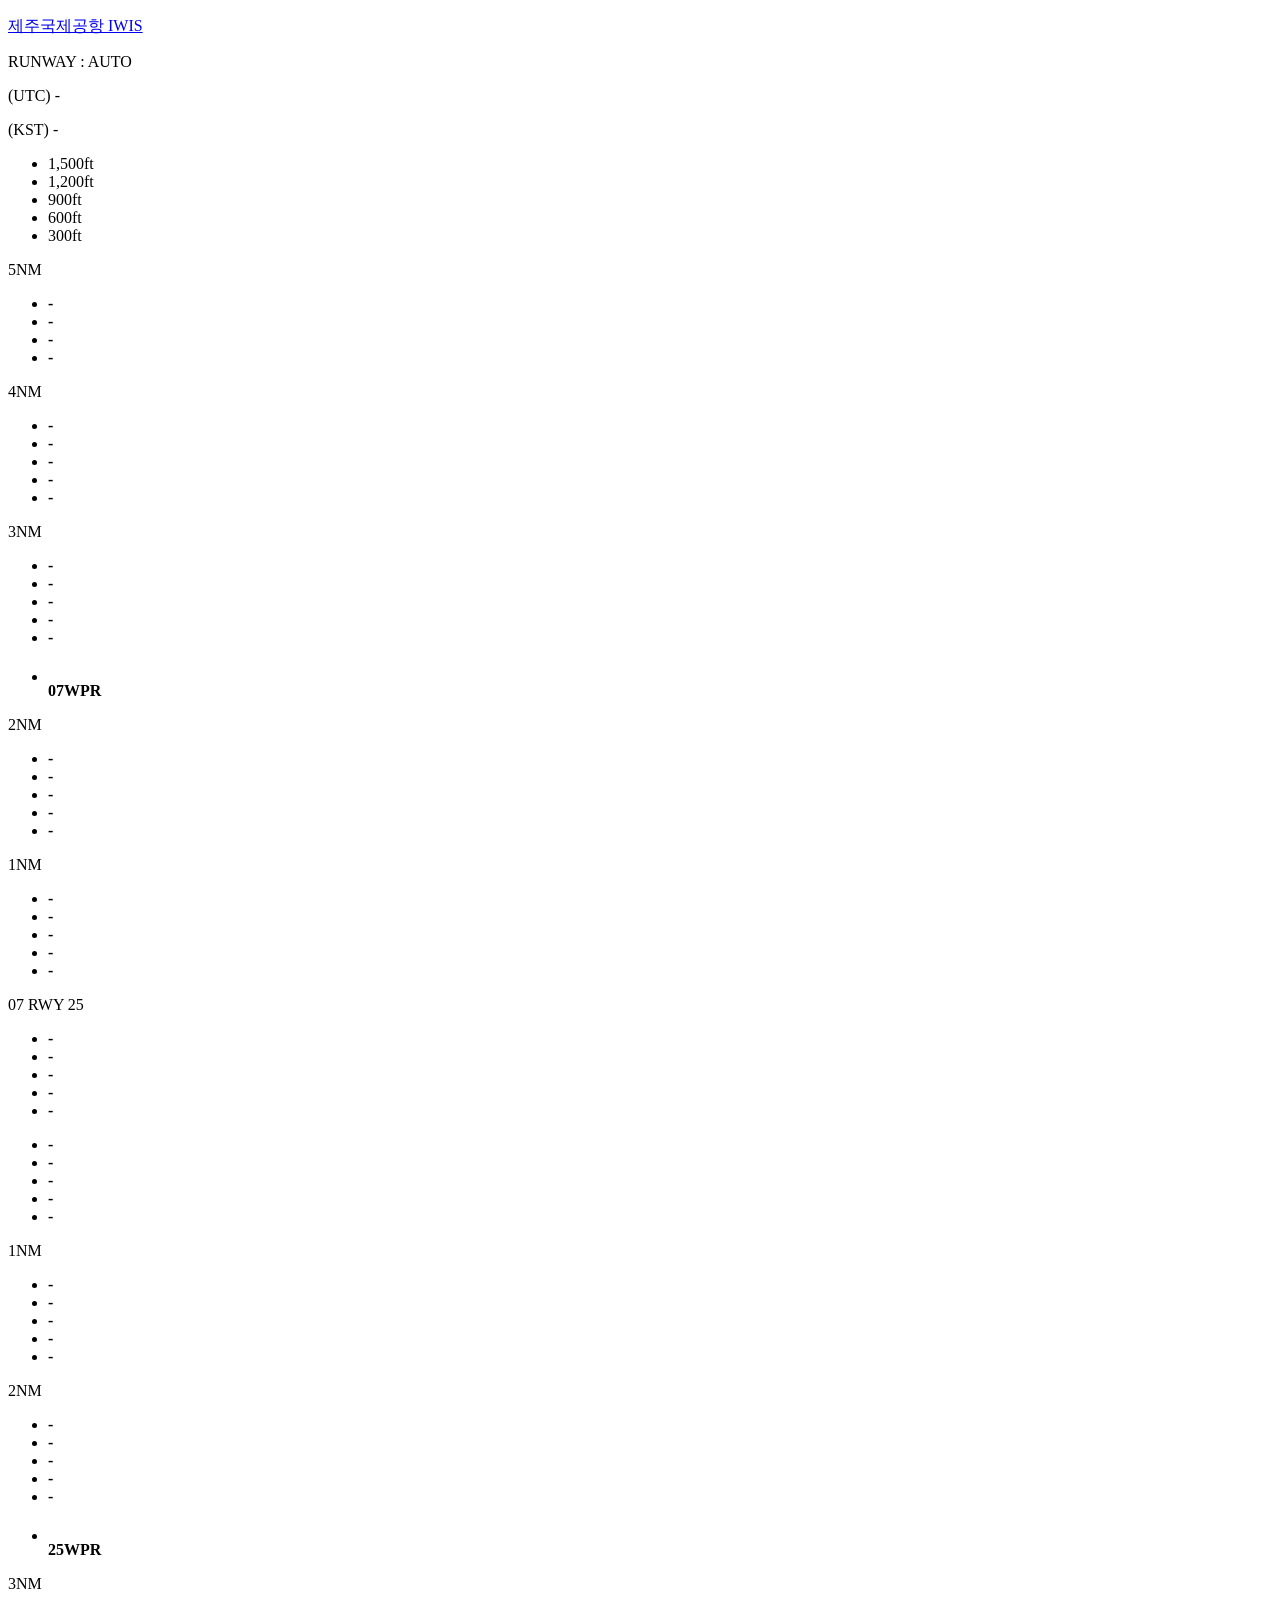
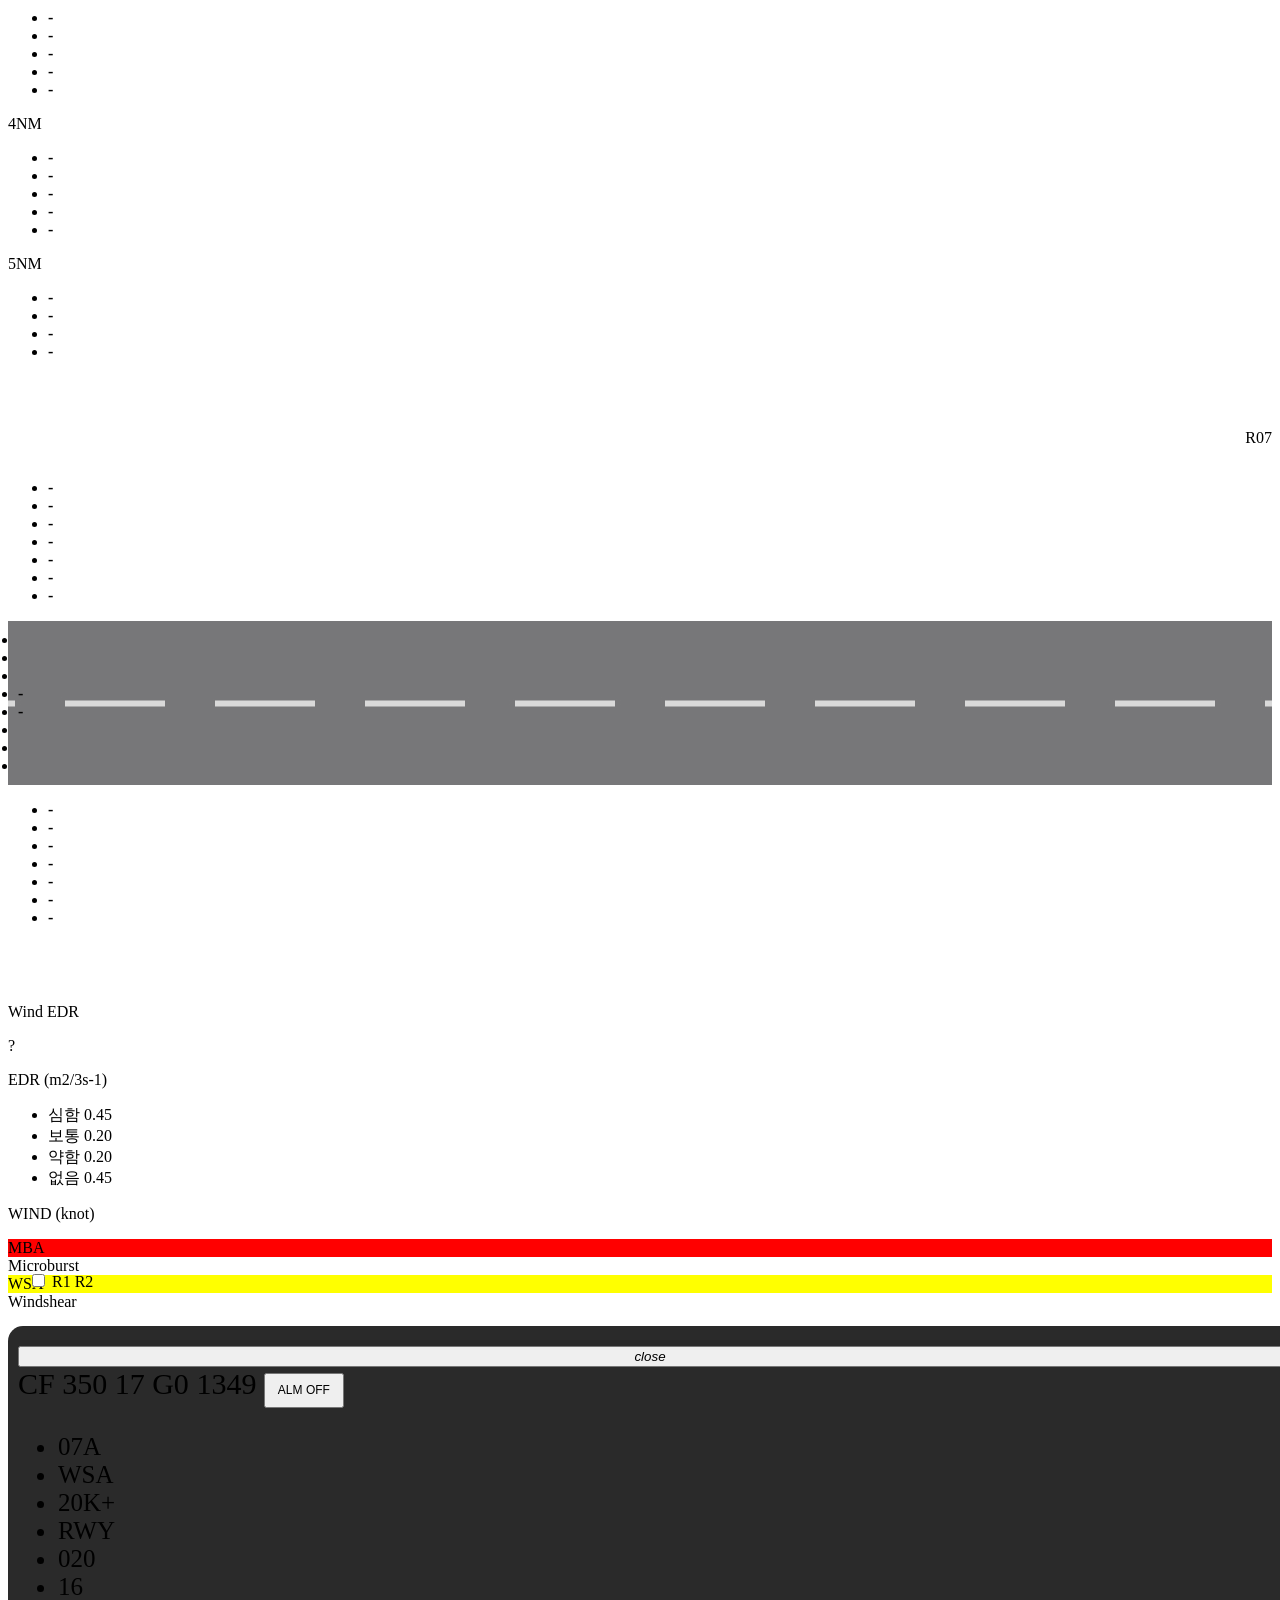
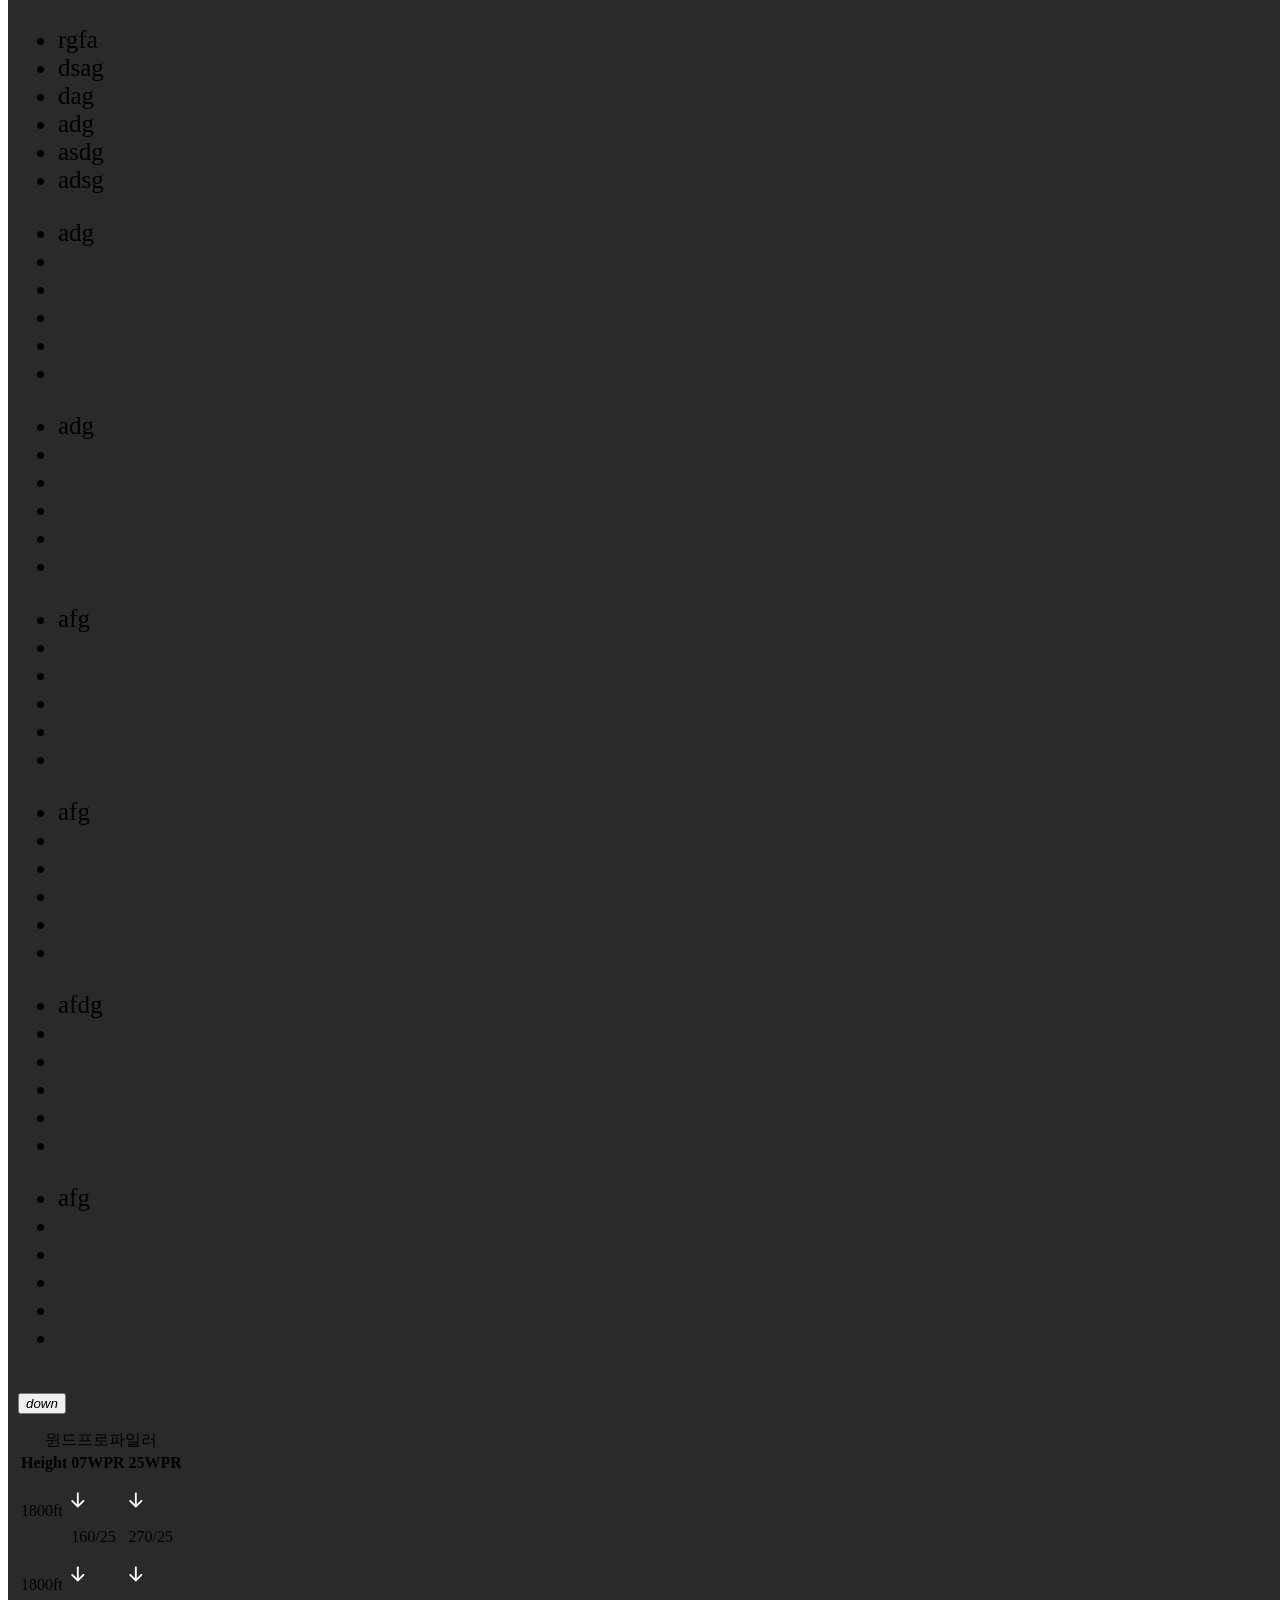
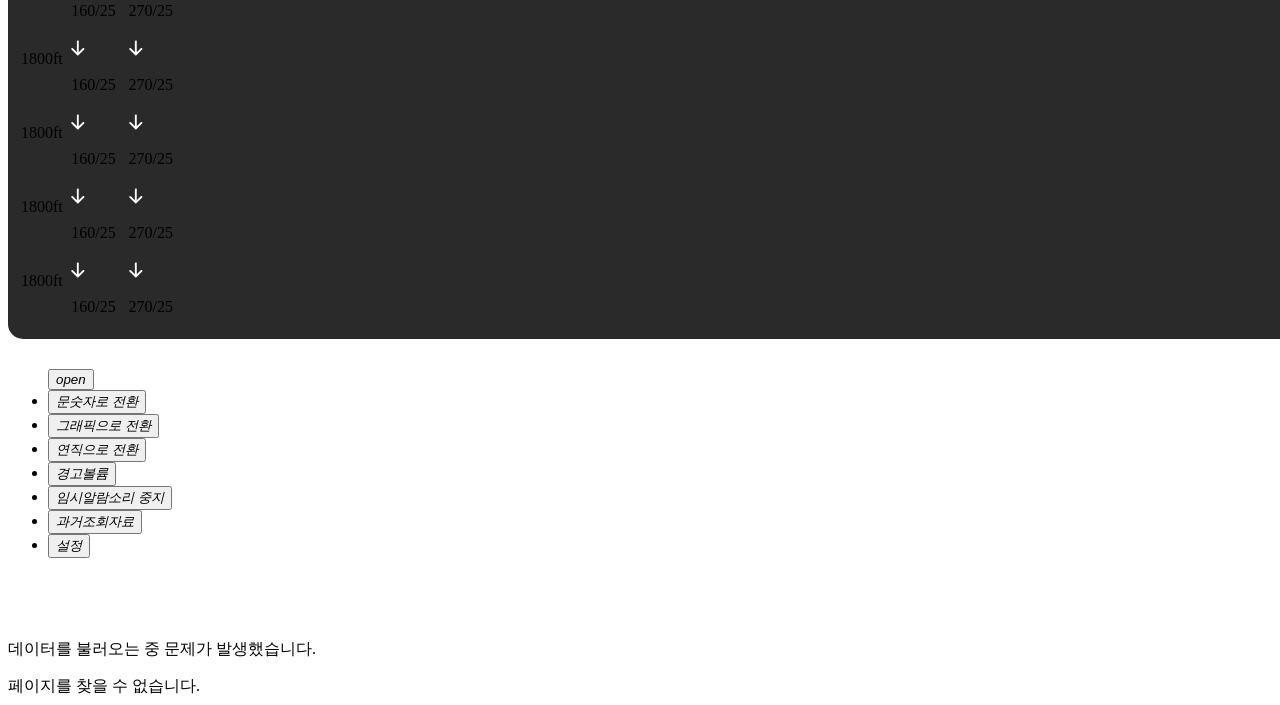
==== feed.html @ 5dc1ed65 "251027" ====
<!DOCTYPE html>
<html lang="ko" xmlns:sec="http://www.thymeleaf.org/extras/spring-security">

<head>
    <meta charset="utf-8" />

    <title>연직 바람 - 급변풍정보통합표출</title>
    <meta name="title" content="급변풍정보통합표출시스템">
    <meta name="keywords" content="급변풍정보통합표출시스템">
    <meta name="description" content="급변풍정보통합표출시스템" />
    <meta name="viewport" content="width=1500">
    <!-- meta name="_csrf" th:content="${_csrf.token}"/ -->
    <!-- meta name="_csrf_header" th:content="${_csrf.headerName}"/ -->
    <link rel="stylesheet" href="css/lib/leaflet.css" type="text/css" />
    <link rel="stylesheet" href="css/lib/leaflet-velocity.css" type="text/css" />
    <link rel="stylesheet" href="css/jid.common.css" type="text/css" />
    <link rel="stylesheet" href="css/lib/toastr.min.css" type="text/css" />
    <link rel="stylesheet" href="css/lib/jquery.datetimepicker.min.css" type="text/css" />
    <link rel="stylesheet" href="css/lib/jquery-ui.min.css" type="text/css" />
    <link rel="stylesheet" href="css/light.css" type="text/css" />
    <script src="./js/lib/jquery-3.7.1.min.js"></script>
    <script src="./js/lib/jquery-ui.min.js"></script>
    <script src="./js/lib/jquery.blockUI.js"></script>
    <script src="./js/lib/plotly.min.js"></script>
    <script src="./js/lib/toastr.min.js"></script>
    <script src="./js/lib/shp.js"></script>
    <script src="./js/lib/leaflet.js"></script>
    <script src="./js/lib/leaflet.geometryutil.js"></script>
    <script src="./js/lib/leaflet.rotatedMarkers.js"></script>
    <script src="./js/lib/leaflet-svg-shape-markers.js"></script>
    <script src="./js/lib/leaflet.easyprint.min.js"></script>
    <script src="./js/lib/leaflet.markercluster.js"></script>
    <script src="./js/lib/leaflet-velocity.min.js"></script>
    <script src="./js/lib/leaflet.shpfile.js"></script>
    <script src="./js/lib/moment-with-locales.min.js"></script>
    <script src="./js/lib/sockjs.min.js"></script>
    <script src="./js/lib/stomp.min.js"></script>
    <script src="./js/jid.common.js"></script>
    <script src="./js/jid.lb.js"></script>

    <script src="./js/cross.js"></script>
    <meta charset="utf-8" />

    <script src="./js/aln_com.js"></script>

    <style>
        .modal {
            height: calc(100% - 65px);
            margin-top: 65px;
            display: none;
            z-index: 404;
        }

        .wind span {
            display: flex;
            justify-content: center;
        }

        #rVol {
            display: none;
        }

        @keyframes blink {
            0% {
                opacity: 1;
            }

            50% {
                opacity: 0;
            }

            100% {
                opacity: 1;
            }
        }

        .blinking {
            animation: blink var(--blink-duration) step-start infinite;
        }

        .blinking::before {
            content: '';
            position: absolute;
            top: 0;
            left: 0;
            width: 100%;
            height: 100%;
            background: inherit;
            /* 부모의 배경을 상속 */
            opacity: 0;
        }


        #dHistControl {
            display: none;
        }

        #btnHistNext {
            margin-left: 10px;
        }

        #sAtcpdList {
            width: 300px;
        }

        #dModeDisp {
            position: absolute;
            bottom: 210px;
            left: -190px;
            border: 3px solid red;
            display: none;
            z-index: 400;
            padding: 5px 10px;
            font-size: 25px;
            border-radius: 10px;
            color: white;
            background-color: rgba(255, 0, 0, 0.8);
        }

        /* 250818 */
        .tit_graphic {
            font-size: 30px;
        }

        .tit_graphic button {
            width: 80px;
            height: 35px;
            padding: 0;
            font-size: 12px;
        }

        article.real_num.type_s {
            height: 82%;
            font-size: 25px;
        }

        .contents {
            display: flex;
            flex-direction: column;
            justify-content: space-between;
        }


        article.real_num>ul>li.v_wide {
            height: 80px;
            font-weight: 700;
            font-size: 30px;
        }

        .contents.is_hidden {
            display: none;
            /* 또는 visibility: hidden, opacity: 0 등도 가능 */
        }

        .wpr_area {
            display: none;
        }

        #btnRwy {
            background-color: #fff;
        }

        #btnRwy:hover {
            background-color: #4A7DE0;
        }
    </style>

    <!-- tooltip -->
    <script>
        document.addEventListener('DOMContentLoaded', () => {
            const tooltip = document.querySelector('.tooltip');
            const edrGraph = document.querySelector('.edr_graph');

            let hideTimeout;

            tooltip.addEventListener('mouseenter', () => {
                clearTimeout(hideTimeout);
                edrGraph.style.display = 'flex'; // flex로 보여줘야 내부 배치 유지
            });

            tooltip.addEventListener('mouseleave', () => {
                hideTimeout = setTimeout(() => {
                    if (!edrGraph.matches(':hover')) {
                        edrGraph.style.display = 'none';
                    }
                }, 200);
            });

            edrGraph.addEventListener('mouseenter', () => {
                clearTimeout(hideTimeout);
            });

            edrGraph.addEventListener('mouseleave', () => {
                edrGraph.style.display = 'none';
            });
        });


        // 윈드프로세스 업앤다운
        function f_toggleWindProfiler() {
            const $i = $("#btnToggleWp > i");
            if ($i.hasClass("ico_down")) {
                $i.removeClass("ico_down").addClass("ico_up");
                $("#tWp").hide();
                $("article.real_num > ul > li").addClass("v_wide");
            } else {
                $i.removeClass("ico_up").addClass("ico_down");
                $("#tWp").show();
                $("article.real_num > ul > li").removeClass("v_wide");
            }
        }

    </script>



    <script>
        let rwyType = "R1";
    </script>

</head>

<body>

    <div class="wrap">
        <section class="real_time">
            <!-- header -->
            <div class="header">
                <!-- 250813 -->
                <a href="feed.html">
                    <p class="title">제주국제공항 IWIS</p>
                </a>
                <div>
                    <p class="runway">RUNWAY : <span id="sRwyMode">AUTO</span></p>
                    <div class="header_time">
                        <p id="sUtc">(UTC) -</p>
                        <p id="sKst">(KST) -</p>
                    </div>


                </div>
            </div>

            <!-- content -->
            <div class="container">
                <!-- main_content -->
                 <!-- 250925 클래스 추가 -->
                <div class="main_content light" id="aLeft" style="position: relative;">
                    <section class="plumb_contents"><!-- 아래 정보창 열기 버튼 클릭하여 정보창이 열리는 경우 class=is_info 추가  -->
                        <article class="plumb_map">
                            <!-- 250818 높이 표시 -->
                            <div class="height_area">
                                <ul>
                                    <li>1,500ft</li>
                                    <li>1,200ft</li>
                                    <li>900ft</li>
                                    <li>600ft</li>
                                    <li>300ft</li>

                                </ul>
                            </div>
                            <article class="wpr_area">
                                <div class="height_list">
                                    <h2 class="tit" sty>Height</h2>
                                    <ul>
                                        <li>1,500ft</li>
                                        <li>1,200ft</li>
                                        <li>900ft</li>
                                        <li>600ft</li>
                                        <li>300ft</li>

                                    </ul>
                                </div>
                                <div class="wpr_list">
                                    <h2 class="tit" id="titWpr1">07WPR</h2>
                                    <ul id="wpr1">
                                        <li>
                                            <span><img src="./images/icon/icon_arrow.png" alt="" /></span>
                                            <span> - </span>
                                        </li>
                                        <li>
                                            <span><img src="./images/icon/icon_arrow.png" alt="" /></span>
                                            <span> - </span>
                                        </li>
                                        <li>
                                            <span><img src="./images/icon/icon_arrow.png" alt="" /></span>
                                            <span> - </span>
                                        </li>
                                        <li>
                                            <span><img src="./images/icon/icon_arrow.png" alt="" /></span>
                                            <span> - </span>
                                        </li>
                                        <li>
                                            <span><img src="./images/icon/icon_arrow.png" alt="" /></span>
                                            <span> - </span>
                                        </li>
                                    </ul>
                                </div>
                            </article>
                            <div class="airstrip">
                                <div class="airship_graph">
                                    <article class="airstrip_detail">
                                        <p class="tit">5NM</p>
                                        <ul class="airstrip_list" id="rwy5nm1">
                                            <li class="point" data-alt="1500" id="rwy5M1">
                                                <div class="wind">
                                                    <strong> - </strong>
                                                </div>
                                            </li>
                                            <li class="point2" data-alt="1200">
                                                <div class="wind">
                                                    <strong> - </strong>
                                                </div>
                                            </li>
                                            <li class="point2" data-alt="900">
                                                <div class="wind">
                                                    <strong> - </strong>
                                                </div>
                                            </li>
                                            <li class="point2" data-alt="600">
                                                <div class="wind">
                                                    <strong> - </strong>
                                                </div>
                                            </li>
                                        </ul>
                                    </article>
                                    <article class="airstrip_detail">
                                        <p class="tit">4NM</p>
                                        <ul class="airstrip_list" id="rwy4nm1">
                                            <li class="point2" data-alt="1500">
                                                <div class="wind">
                                                    <strong> - </strong>
                                                </div>
                                            </li>
                                            <li class="point" data-alt="1200" id="rwy4M1">
                                                <div class="wind">
                                                    <strong> - </strong>
                                                </div>
                                            </li>
                                            <li class="point2" data-alt="900">
                                                <div class="wind">
                                                    <strong> - </strong>
                                                </div>
                                            </li>
                                            <li class="point2" data-alt="600">
                                                <div class="wind">
                                                    <strong> - </strong>
                                                </div>
                                            </li>
                                            <li class="point2" data-alt="300">
                                                <div class="wind">
                                                    <strong> - </strong>
                                                </div>
                                            </li>
                                        </ul>
                                    </article>
                                    <article class="airstrip_detail">
                                        <p class="tit">3NM</p>
                                        <ul class="airstrip_list" id="rwy3nm1">
                                            <li class="point2" data-alt="1500" data-ht="450">
                                                <div class="wind">
                                                    <strong> - </strong>
                                                </div>
                                            </li>
                                            <li class="point2" data-alt="1200" data-ht="350">
                                                <div class="wind">
                                                    <strong> - </strong>
                                                </div>
                                            </li>
                                            <li class="point" data-alt="900" id="rwy3M1" data-ht="300">
                                                <div class="wind">
                                                    <strong> - </strong>
                                                </div>
                                            </li>
                                            <li class="point2" data-alt="600" data-ht="200">
                                                <div class="wind">
                                                    <strong> - </strong>
                                                </div>
                                            </li>
                                            <li class="point2" data-alt="300" data-ht="100">
                                                <div class="wind">
                                                    <strong> - </strong>
                                                </div>
                                            </li>
                                            <li class="point3" data-alt="wpr" id="liWpr07">
                                                <div class="wind">
                                                    <span>
                                                        <svg xmlns="http://www.w3.org/2000/svg" id="Layer_1"
                                                            data-name="Layer 1" viewBox="0 0 24 24" width="35"
                                                            height="35">
                                                             
                                                            <path fill="white"
                                                                d="M10,19c0-1.1,.9-2,2-2s2,.9,2,2-.9,2-2,2-2-.9-2-2ZM23.31,7.69c-3.02-3.02-7.04-4.69-11.31-4.69S3.71,4.66,.69,7.69l2.12,2.12c2.46-2.46,5.72-3.81,9.19-3.81s6.74,1.35,9.19,3.81l2.12-2.12Zm-4.95,4.95c-3.51-3.51-9.22-3.51-12.73,0l2.12,2.12c2.34-2.34,6.15-2.34,8.49,0l2.12-2.12Z" />
                                                        </svg>
                                                    </span>
                                                    <strong> 07WPR </strong>
                                                </div>
                                            </li>
                                        </ul>
                                    </article>
                                    <article class="airstrip_detail">
                                        <p class="tit">2NM</p>
                                        <ul class="airstrip_list" id="rwy2nm1">
                                            <li class="point2" data-alt="1500">
                                                <div class="wind">
                                                    <strong> - </strong>
                                                </div>
                                            </li>
                                            <li class="point2" data-alt="1200">
                                                <div class="wind">
                                                    <strong> - </strong>
                                                </div>
                                            </li>
                                            <li class="point2" data-alt="900">
                                                <div class="wind">
                                                    <strong> - </strong>
                                                </div>
                                            </li>
                                            <li class="point" data-alt="600" id="rwy2M1">
                                                <div class="wind">
                                                    <strong> - </strong>
                                                </div>
                                            </li>
                                            <li class="point2" data-alt="300">
                                                <div class="wind">
                                                    <strong> - </strong>
                                                </div>
                                            </li>
                                        </ul>
                                    </article>
                                    <article class="airstrip_detail">
                                        <p class="tit">1NM</p>
                                        <ul class="airstrip_list" id="rwy1nm1">
                                            <li class="point2" data-alt="1500">
                                                <div class="wind">
                                                    <strong> - </strong>
                                                </div>
                                            </li>
                                            <li class="point2" data-alt="1200">
                                                <div class="wind">
                                                    <strong> - </strong>
                                                </div>
                                            </li>
                                            <li class="point2" data-alt="900">
                                                <div class="wind">
                                                    <strong> - </strong>
                                                </div>
                                            </li>
                                            <li class="point2" data-alt="600">
                                                <div class="wind">
                                                    <strong> - </strong>
                                                </div>
                                            </li>
                                            <li class="point" data-alt="300" id="rwy1M1">
                                                <div class="wind">
                                                    <strong> - </strong>
                                                </div>
                                            </li>
                                        </ul>
                                    </article>

                                    <div class="rwy_list">
                                        <p class="tit">
                                            <span>07</span>
                                            <span>RWY</span>
                                            <span>25</span>
                                        </p>
                                        <ul class="airstrip_list bot" id="Mid-1">
                                            <li class="point2" data-alt="1500">
                                                <div class="wind">
                                                    <strong> - </strong>
                                                </div>
                                            </li>
                                            <li class="point2" data-alt="1200">
                                                <div class="wind">
                                                    <strong> - </strong>
                                                </div>
                                            </li>
                                            <li class="point2" data-alt="900">
                                                <div class="wind">
                                                    <strong> - </strong>
                                                </div>
                                            </li>
                                            <li class="point2" data-alt="600">
                                                <div class="wind">
                                                    <strong> - </strong>
                                                </div>
                                            </li>
                                            <li class="point" data-alt="300">
                                                <div class="wind">
                                                    <strong> - </strong>
                                                </div>
                                            </li>
                                        </ul>
                                        <ul class="airstrip_list bot" id="Mid-2">
                                            <li class="point2" data-alt="1500">
                                                <div class="wind">
                                                    <strong> - </strong>
                                                </div>
                                            </li>
                                            <li class="point2" data-alt="1200">
                                                <div class="wind">
                                                    <strong> - </strong>
                                                </div>
                                            </li>
                                            <li class="point2" data-alt="900">
                                                <div class="wind">
                                                    <strong> - </strong>
                                                </div>
                                            </li>
                                            <li class="point2" data-alt="600">
                                                <div class="wind">
                                                    <strong> - </strong>
                                                </div>
                                            </li>
                                            <li class="point" data-alt="300">
                                                <div class="wind">
                                                    <strong> - </strong>
                                                </div>
                                            </li>
                                        </ul>
                                        <p class="box_airstrip point" id="RWY"></p>
                                        <p id="test" style="background-color: #ffff;display: none;"></p>
                                    </div><!-- //rwy_list -->

                                    <article class="airstrip_detail">
                                        <p class="tit">1NM</p>
                                        <ul class="airstrip_list type02" id="rwy1nm2">
                                            <li class="point2" data-alt="1500">
                                                <div class="wind">
                                                    <strong> - </strong>
                                                </div>
                                            </li>
                                            <li class="point2" data-alt="1200">
                                                <div class="wind">
                                                    <strong> - </strong>
                                                </div>
                                            </li>
                                            <li class="point2" data-alt="900">
                                                <div class="wind">
                                                    <strong> - </strong>
                                                </div>
                                            </li>
                                            <li class="point2" data-alt="600">
                                                <div class="wind">
                                                    <strong> - </strong>
                                                </div>
                                            </li>
                                            <li class="point" data-alt="300" id="rwy1M2">
                                                <div class="wind">
                                                    <strong> - </strong>
                                                </div>
                                            </li>
                                        </ul>
                                    </article>
                                    <article class="airstrip_detail">
                                        <p class="tit">2NM</p>
                                        <ul class="airstrip_list type02" id="rwy2nm2">
                                            <li class="point2" data-alt="1500" data-ht="450">
                                                <div class="wind">
                                                    <strong> - </strong>
                                                </div>
                                            </li>
                                            <li class="point2" data-alt="1200" data-ht="350">
                                                <div class="wind">
                                                    <strong> - </strong>
                                                </div>
                                            </li>
                                            <li class="point2" data-alt="900" data-ht="300">
                                                <div class="wind">
                                                    <strong> - </strong>
                                                </div>
                                            </li>
                                            <li class="point" data-alt="600" id="rwy2M2" data-ht="200">
                                                <div class="wind">
                                                    <strong> - </strong>
                                                </div>
                                            </li>
                                            <li class="point2" data-alt="300" data-ht="100">
                                                <div class="wind">
                                                    <strong> - </strong>
                                                </div>
                                            </li>
                                            <li class="point3" data-alt="wpr" id="liWpr25">
                                                <div class="wind">
                                                    <span>
                                                        <svg xmlns="http://www.w3.org/2000/svg" id="Layer_1"
                                                            data-name="Layer 1" viewBox="0 0 24 24" width="35"
                                                            height="35">
                                                             
                                                            <path fill="white"
                                                                d="M10,19c0-1.1,.9-2,2-2s2,.9,2,2-.9,2-2,2-2-.9-2-2ZM23.31,7.69c-3.02-3.02-7.04-4.69-11.31-4.69S3.71,4.66,.69,7.69l2.12,2.12c2.46-2.46,5.72-3.81,9.19-3.81s6.74,1.35,9.19,3.81l2.12-2.12Zm-4.95,4.95c-3.51-3.51-9.22-3.51-12.73,0l2.12,2.12c2.34-2.34,6.15-2.34,8.49,0l2.12-2.12Z" />
                                                        </svg>
                                                    </span>
                                                    <strong> 25WPR </strong>
                                                </div>
                                            </li>
                                        </ul>
                                    </article>
                                    <article class="airstrip_detail">
                                        <p class="tit">3NM</p>
                                        <ul class="airstrip_list type02" id="rwy3nm2">
                                            <li class="point2" data-alt="1500">
                                                <div class="wind">
                                                    <strong> - </strong>
                                                </div>
                                            </li>
                                            <li class="point2" data-alt="1200">
                                                <div class="wind">
                                                    <strong> - </strong>
                                                </div>
                                            </li>
                                            <li class="point" data-alt="900" id="rwy3M2">
                                                <div class="wind">
                                                    <strong> - </strong>
                                                </div>
                                            </li>
                                            <li class="point2" data-alt="600">
                                                <div class="wind">
                                                    <strong> - </strong>
                                                </div>
                                            </li>
                                            <li class="point2" data-alt="300">
                                                <div class="wind">
                                                    <strong> - </strong>
                                                </div>
                                            </li>
                                        </ul>
                                    </article>
                                    <article class="airstrip_detail">
                                        <p class="tit">4NM</p>
                                        <ul class="airstrip_list type02" id="rwy4nm2">
                                            <li class="point2" data-alt="1500">
                                                <div class="wind">
                                                    <strong> - </strong>
                                                </div>
                                            </li>
                                            <li class="point" data-alt="1200" id="rwy4M2">
                                                <div class="wind">
                                                    <strong> - </strong>
                                                </div>
                                            </li>
                                            <li class="point2" data-alt="900">
                                                <div class="wind">
                                                    <strong> - </strong>
                                                </div>
                                            </li>
                                            <li class="point2" data-alt="600">
                                                <div class="wind">
                                                    <strong> - </strong>
                                                </div>
                                            </li>
                                            <li class="point2" data-alt="300">
                                                <div class="wind">
                                                    <strong> - </strong>
                                                </div>
                                            </li>
                                        </ul>
                                    </article>
                                    <article class="airstrip_detail">
                                        <p class="tit">5NM</p>
                                        <ul class="airstrip_list type02" id="rwy5nm2">
                                            <li class="point" data-alt="1500" id="rwy5M2">
                                                <div class="wind">
                                                    <strong> - </strong>
                                                </div>
                                            </li>
                                            <li class="point2" data-alt="1200">
                                                <div class="wind">
                                                    <strong> - </strong>
                                                </div>
                                            </li>
                                            <li class="point2" data-alt="900">
                                                <div class="wind">
                                                    <strong> - </strong>
                                                </div>
                                            </li>
                                            <li class="point2" data-alt="600">
                                                <div class="wind">
                                                    <strong> - </strong>
                                                </div>
                                            </li>
                                        </ul>
                                    </article>
                                </div><!-- //airship_graph -->

                                <div class="r_area">
                                    <div class="airflight" style="display: flex; justify-content: flex-end;">
                                        <p class="tit_r07" id="rAreaTit1">
                                            <img src="./images/icon/icon_airplane.png" alt="right_airplane">
                                            <span>R07</span>
                                        </p>
                                    </div>

                                    <div class="r_list" id="llwas" style="width: 100%;">
                                        <ul class="llwas">
                                            <li>
                                                <strong> - </strong>
                                            </li>
                                            <li data-rwytype="R1" data-rsid="009">

                                                <strong> - </strong>
                                            </li>
                                            <li data-rwytype="R1" data-rsid="010">

                                                <strong> - </strong>
                                            </li>
                                            <li data-rwytype="A" data-rsid="011,002">

                                                <strong> - </strong>
                                            </li>
                                            <li data-rwytype="R1" data-rsid="002">

                                                <strong> - </strong>
                                            </li>
                                            <li data-rwytype="R2" data-rsid="005">

                                                <strong> - </strong>
                                            </li>
                                            <li>
                                                <strong> - </strong>
                                            </li>
                                        </ul>
                                        <ul
                                            style="background-image: url(images/road.jpg); padding: 10px;background-position: center center !important;">
                                            <li class="gray_line" id="llwas3M1"></li>
                                            <li class="gray_line" id="llwas2M1"></li>
                                            <li class="gray_line" id="llwas1M1"></li>
                                            <li class="amos_line" id="amosObs1">

                                                <strong> - </strong>
                                            </li>
                                            <li class="amos_line" id="amosObs2">

                                                <strong> - </strong>
                                            </li>
                                            <li class="gray_line" id="llwas1M2"></li>
                                            <li class="gray_line" id="llwas2M2"></li>
                                            <li class="gray_line" id="llwas3M2"></li>
                                        </ul>
                                        <ul class="llwas">
                                            <li>
                                                <strong> - </strong>
                                            </li>
                                            <li data-rwytype="R1" data-rsid="008">

                                                <strong> - </strong>
                                            </li>
                                            <li data-rwytype="A" data-rsid="007,011">

                                                <strong> - </strong>
                                            </li>
                                            <li data-rwytype="A" data-rsid="001,001">

                                                <strong> - </strong>
                                            </li>
                                            <li data-rwytype="A" data-rsid="004,006">

                                                <strong> - </strong>
                                            </li>
                                            <li>
                                                <strong> - </strong>
                                            </li>
                                            <li data-rwytype="R1" data-rsid="003">
                                                <strong> - </strong>
                                            </li>


                                        </ul>
                                    </div>
                                    <div class="airflight">
                                        <p class="tit_r25" id="rAreaTit2" style="visibility: hidden;">
                                            <img src="./images/icon/icon_left_airplane.png" alt="left_airplane">
                                            R25
                                        </p>
                                    </div>

                                </div>


                                <div id="dModeDisp">과거자료</div>

                            </div><!-- //airstrip -->
                            <div class="wpr_erd">
                                <article class="wpr_area type02">
                                    <div class="wpr_list">
                                        <h2 class="tit" id="titWpr2">25WPR</h2>
                                        <ul id="wpr2">
                                            <li>
                                                <span><img src="./images/icon/icon_arrow.png" alt="" /></span>
                                                <span> - </span>
                                            </li>
                                            <li>
                                                <span><img src="./images/icon/icon_arrow.png" alt="" /></span>
                                                <span> - </span>
                                            </li>
                                            <li>
                                                <span><img src="./images/icon/icon_arrow.png" alt="" /></span>
                                                <span> - </span>
                                            </li>
                                            <li>
                                                <span><img src="./images/icon/icon_arrow.png" alt="" /></span>
                                                <span> - </span>
                                            </li>
                                            <li>
                                                <span><img src="./images/icon/icon_arrow.png" alt="" /></span>
                                                <span> - </span>
                                            </li>
                                        </ul>
                                    </div>
                                    <div class="height_list">
                                        <h2 class="tit">Height</h2>
                                        <ul>
                                            <li>1,500ft</li>
                                            <li>1,200ft</li>
                                            <li>900ft</li>
                                            <li>600ft</li>
                                            <li>300ft</li>
                                        </ul>
                                    </div>
                                </article>
                                <div class="edr_list">
                                    <p>
                                        <span class="round_tit" id="windType">Wind</span>
                                        <span class="round_tit line_type" id="edrType">EDR</span>
                                    </p>
                                    <p class="radio_list" id="radioEdr">
                                        <label for="sel01" class="radio_type">
                                            <input type="radio" id="sel01" name="edr" checked />
                                            <span>07TDLR</span>
                                        </label>
                                        <label for="sel02" class="radio_type">
                                            <input type="radio" id="sel02" name="edr" />
                                            <span>25TDLR</span>
                                        </label>
                                        <label for="sel03" class="radio_type">
                                            <input type="radio" id="sel03" name="edr" />
                                            <span>TDWR</span>
                                        </label>
                                    </p>
                                </div>
                            </div><!-- //wpr_erd -->
                        </article>


                    </section>
                    <div class="tooltip">?</div>
                    <div class="edr_graph">
                        <div class="graph_list type02">
                            <p>EDR (m2/3s-1)</p>
                            <ul>
                                <li class="level_3">
                                    <span>심함</span>
                                    <em></em>
                                    <span>0.45</span>
                                </li>
                                <li class="level_2">
                                    <span>보통</span>
                                    <em></em>
                                    <span>0.20</span>
                                </li>
                                <li class="level_1">
                                    <span>약함</span>
                                    <em></em>
                                    <span>0.20</span>
                                </li>
                                <li class="level_0">
                                    <span>없음</span>
                                    <em></em>
                                    <span>0.45</span>
                                </li>
                            </ul>
                        </div>
                        <div class="graph_list type02">
                            <p>WIND (knot)</p>
                            <ul>

                            </ul>
                        </div>
                        <div class="mba">
                            <div style="background-color: #ff0000;">MBA</div> <span>Microburst</span>
                        </div>
                        <div class="wsa">
                            <div style="background-color: #FFFF00;">WSA</div> <span>Windshear</span>
                        </div>
                    </div>

                    <!-- 250908 toggle_btn 수정 -->
                    <div style="position: absolute; margin: 20px; bottom: 0; align-items: center; text-align:center;">

                        <div class="toggle-labels">
                            <span></span>
                            <span style="margin-left:40px;"></span>
                        </div>

                        <label class="toggle">
                            <input type="checkbox" id="btnRwy2">
                            <span class="slider">
                                <span class="label-on">R1</span>
                                <span class="label-off">R2</span>
                            </span>
                        </label>
                    </div>
                </div>

                <!-- right : 정보창 -->
                <article class="contents" id="aRight"
                    style="width: 100%; margin: 15px 0 30px 0; padding: 20px 10PX;background-color: #2a2a2a;position: relative;border-radius: 15px 0 0 15px;z-index: 403;">
                    <!-- 클릭시 정보창(contents에 class명 is_hidden 추가) 닫힘 / info_contents 에 class명 is_only 추가-->
                    <button type="button" class="btn_s btn_circle btn_darkb" id="btnRightHide" style="left : -40px;"><i
                            class="ico ico_s ico_close">close</i></button>

                    <article class="real_time_area" style="height: 100%;">
                        <div class="info_group">
                            <header class="header_content" style="border: none;">
                                <div class="tit tit_graphic" id="fHeader">
                                    <span>CF</span>
                                    <span>350</span>
                                    <span>17</span>
                                    <span>G0</span>
                                    <span>1349</span>
                                    <button class="on">ALM <span>ON</span></button>
                                </div>

                            </header>
                            <article class="real_num type_s">
                                <ul class="rwy_info">
                                    <li>07A</li>
                                    <li>WSA</li>
                                    <li>20K+</li>
                                    <li>RWY</li>
                                    <li>020</li>
                                    <li>16</li>
                                </ul>
                                <ul class="rwy_info alert ">
                                    <li>rgfa</li>
                                    <li>dsag</li>
                                    <li>dag</li>
                                    <li>adg</li>
                                    <li>asdg</li>
                                    <li>adsg</li>
                                </ul>
                                <ul class="rwy_info alert">
                                    <li>adg</li>
                                    <li></li>
                                    <li></li>
                                    <li></li>
                                    <li></li>
                                    <li></li>
                                </ul>
                                <ul class="rwy_info alert">
                                    <li>adg</li>
                                    <li></li>
                                    <li></li>
                                    <li></li>
                                    <li></li>
                                    <li></li>
                                </ul>
                                <ul class="rwy_info alert">
                                    <li>afg</li>
                                    <li></li>
                                    <li></li>
                                    <li></li>
                                    <li></li>
                                    <li></li>
                                </ul>
                                <ul class="rwy_info alert">
                                    <li>afg</li>
                                    <li></li>
                                    <li></li>
                                    <li></li>
                                    <li></li>
                                    <li></li>
                                </ul>
                                <ul class="rwy_info alert">
                                    <li>afdg</li>
                                    <li></li>
                                    <li></li>
                                    <li></li>
                                    <li></li>
                                    <li></li>
                                </ul>
                                <ul class="rwy_info alert">
                                    <li>afg</li>
                                    <li></li>
                                    <li></li>
                                    <li></li>
                                    <li></li>
                                    <li></li>
                                </ul>
                            </article>
                        </div>
                    </article>

                    <div class="bottom_area">
                        <p class="toggle_btn">
                            <button type="button" id="btnToggleWp">
                                <i class="ico ico_s ico_down">down</i>
                            </button>
                            <!-- <button type="button" class="btn_s btn_circle"><i class="ico ico_s ico_up">up</i></button> -->
                        </p>
                        <table class="listT" id="tWp">
                            <caption>윈드프로파일러</caption>
                            <colgroup>
                                <col style="width:auto">
                                <col style="width:auto">
                                <col style="width:auto">
                            </colgroup>
                            <thead>
                                <tr>
                                    <th scope="col">Height</th>
                                    <th scope="col">07WPR</th>
                                    <th scope="col">25WPR </th>
                                </tr>
                            </thead>
                            <tbody class="windPro">
                                <tr>
                                    <td>1800ft</td>
                                    <td>
                                        <p class="arrow_"><img src="./images/icon/icon_arrow.png" alt="방향"></p>
                                        <span>160/25</span>
                                    </td>
                                    <td>
                                        <p><img src="./images/icon/icon_arrow.png" alt="방향"></p>
                                        <span>270/25</span>
                                    </td>
                                </tr>
                                <tr>
                                    <td>1800ft</td>
                                    <td>
                                        <p class="arrow_"><img src="./images/icon/icon_arrow.png" alt="방향"></p>
                                        <span>160/25</span>
                                    </td>
                                    <td>
                                        <p><img src="./images/icon/icon_arrow.png" alt="방향"></p>
                                        <span>270/25</span>
                                    </td>
                                </tr>
                                <tr>
                                    <td>1800ft</td>
                                    <td>
                                        <p class="arrow_"><img src="./images/icon/icon_arrow.png" alt="방향"></p>
                                        <span>160/25</span>
                                    </td>
                                    <td>
                                        <p><img src="./images/icon/icon_arrow.png" alt="방향"></p>
                                        <span>270/25</span>
                                    </td>
                                </tr>
                                <tr>
                                    <td>1800ft</td>
                                    <td>
                                        <p class="arrow_"><img src="./images/icon/icon_arrow.png" alt="방향"></p>
                                        <span>160/25</span>
                                    </td>
                                    <td>
                                        <p><img src="./images/icon/icon_arrow.png" alt="방향"></p>
                                        <span>270/25</span>
                                    </td>
                                </tr>
                                <tr>
                                    <td>1800ft</td>
                                    <td>
                                        <p class="arrow_"><img src="./images/icon/icon_arrow.png" alt="방향"></p>
                                        <span>160/25</span>
                                    </td>
                                    <td>
                                        <p><img src="./images/icon/icon_arrow.png" alt="방향"></p>
                                        <span>270/25</span>
                                    </td>
                                </tr>
                                <tr>
                                    <td>1800ft</td>
                                    <td>
                                        <p class="arrow_"><img src="./images/icon/icon_arrow.png" alt="방향"></p>
                                        <span>160/25</span>
                                    </td>
                                    <td>
                                        <p><img src="./images/icon/icon_arrow.png" alt="방향"></p>
                                        <span>270/25</span>
                                    </td>
                                </tr>
                            </tbody>
                        </table>
                    </div><!-- // bottom_area -->
                </article>

                <!-- sidbar -->
                <ul class="info_area" style="border-radius: 0 15px 15px 0;">
                    <!-- 클릭 시 정보창 오픈 -->
                    <button type="button" class="btn_m btn_circle page_open" id="btnRightShow" style="left: -40px;"><i
                            class="ico ico_m ico_open">open</i></button>
                    <div class="menu">
                        <li><button type="button" class="btn_m btn_circle btn_navy" id="btnAln"
                                onclick="location.href ='/aln2'">
                                <i class="ico ico_s ico_01">문숫자로 전환</i>
                            </button></li>
                        <li><button type="button" class="btn_m btn_circle btn_navy" id="btnGraph"
                                onclick="location.href ='/graph2'">
                                <i class="ico ico_s ico_02">그래픽으로 전환</i>
                            </button></li>
                        <li><button type="button" class="btn_m btn_circle btn_navy  is_active" id="btnCross"
                                onclick="location.href ='/cross2'">
                                <i class="ico ico_s ico_03">연직으로 전환</i></button></li>
                    </div>
                    <div class="menu_setting">
                        <li id="lVol">
                            <span class="volumn">
                                <input type="range" id="rVol" class="range" orient="vertical" min="0" max="1"
                                    step="0.05" value="0" />
                                <button type="button" class="btn_m btn_circle" id="bVol"><i
                                        class="ico ico_s ico_04">경고볼륨</i></button>
                            </span>
                        </li>
                        <li><button type="button" class="btn_m btn_circle" id="btnAlertPause"><i
                                    class="ico ico_m ico_alraming">임시알람소리 중지</i></button></li>
                        <li><button type="button" class="btn_m btn_circle" id="btnHist"><i
                                    class="ico ico_s ico_05">과거조회자료</i></button></li>
                        <li><a href="#"><button type="button" class="btn_m btn_circle"><i
                                        class="ico ico_s ico_09">설정</i></button></a></li>
                    </div>
                </ul>

            </div>

            <audio id="aAlert">
                <source src="/sound/alert.mp3" type="audio/mpeg">
            </audio>
            <input type="hidden" id="iWpHeight" value="100,200,300,350,450,550" />
            <input type="hidden" id="iWpHeightFt" value="300,600,900,1200,1500,1800" />
            <input type="hidden" id="iAtcpdDelayAllowMin" value="2" />
            <input type="hidden" id="iWpDelayAllowMin" value="20" />
            <input type="hidden" id="iHwindDelayAllowMin" value="15" />
            <input type="hidden" id="iRadarDelayAllowMin" value="10" />
            <input type="hidden" id="iAtcpdIsUtc" value="Y" />
            <input type="hidden" id="iWpIsUtc" value="Y" />
            <input type="hidden" id="iRadarIsUtc" value="Y" />
            <div class="modal" id="dError">
                <p class="box_error">서버통신실패</p>
            </div>
            <button type="button" class="btn btn_view btn_green" value="combined" style="display:none;">통합</button>


        </section>

    </div>
    <input type="hidden" id="iServerNo" value="1" />
    <input type="hidden" id="iServer1UrlBase"
        value="http://192.168.0.250:8887,http://112.160.112.145:8887,http://a.iwis" />
    <input type="hidden" id="iServer2UrlBase"
        value="http://192.168.0.250:8887,http://112.160.112.145:8887,http://b.iwis" />
    <input type="hidden" id="url" value="" />

</body>

</html>
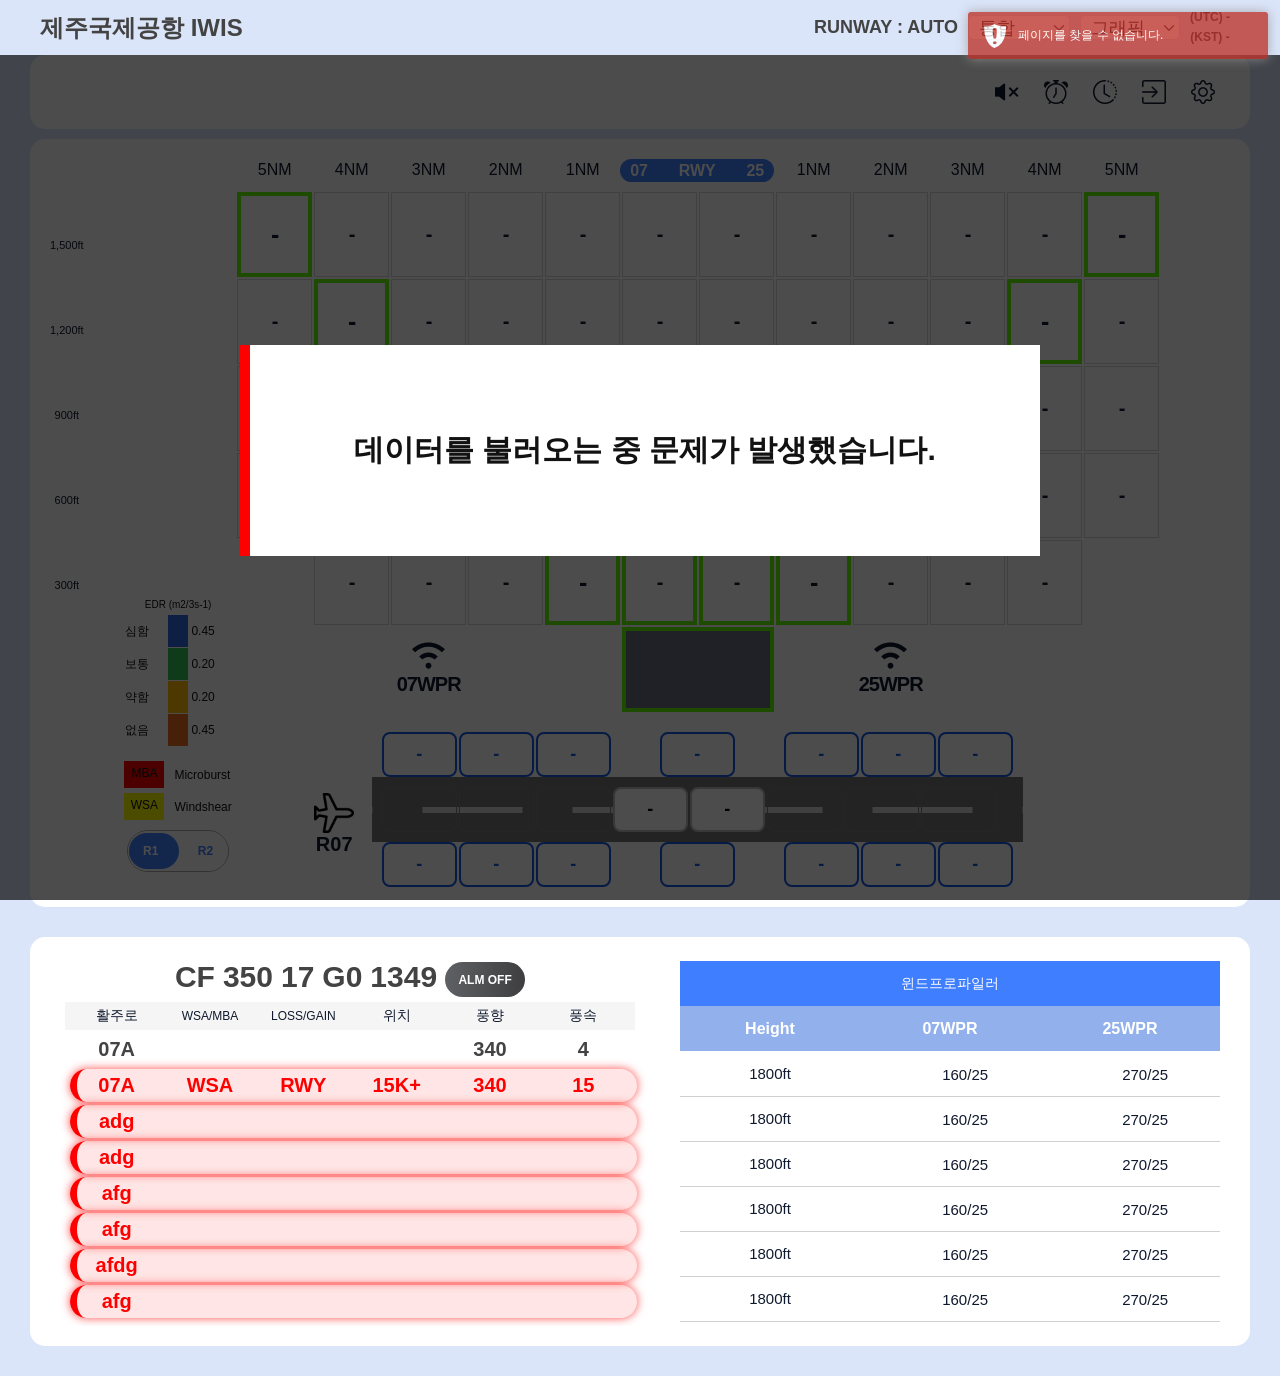
==== commit 1da1e818: "jeju" ====
--- a/feed.html
+++ b/feed.html
@@ -8,7 +8,11 @@
     <meta name="title" content="급변풍정보통합표출시스템">
     <meta name="keywords" content="급변풍정보통합표출시스템">
     <meta name="description" content="급변풍정보통합표출시스템" />
-    <meta name="viewport" content="width=1500">
+    <!-- 1205 -->
+    <!-- <meta name="viewport" content="width=1500"> -->
+    <meta name="viewport" content="width=device-width, initial-scale=1">
+
+
     <!-- meta name="_csrf" th:content="${_csrf.token}"/ -->
     <!-- meta name="_csrf_header" th:content="${_csrf.headerName}"/ -->
     <link rel="stylesheet" href="css/lib/leaflet.css" type="text/css" />
@@ -18,6 +22,10 @@
     <link rel="stylesheet" href="css/lib/jquery.datetimepicker.min.css" type="text/css" />
     <link rel="stylesheet" href="css/lib/jquery-ui.min.css" type="text/css" />
     <link rel="stylesheet" href="css/light.css" type="text/css" />
+
+    <!-- 1205 -->
+    <link rel="stylesheet" href="./css/responsive.css">
+
     <script src="./js/lib/jquery-3.7.1.min.js"></script>
     <script src="./js/lib/jquery-ui.min.js"></script>
     <script src="./js/lib/jquery.blockUI.js"></script>
@@ -44,11 +52,18 @@
     <script src="./js/aln_com.js"></script>
 
     <style>
-        .modal {
-            height: calc(100% - 65px);
-            margin-top: 65px;
-            display: none;
-            z-index: 404;
+        /* 1119 .modal  삭제 */
+        /* 1119 */
+
+        /* 1208 */
+        /* .wrap {
+            min-width: 1910px;
+        } */
+
+        /* 1208 */
+        .real_num .rwy_title {
+            font-size: 14px;
+            min-height: 25px;
         }
 
         .wind span {
@@ -129,10 +144,11 @@
             font-size: 12px;
         }
 
-        article.real_num.type_s {
+        /* 1208 */
+        /* article.real_num.type_s {
             height: 82%;
             font-size: 25px;
-        }
+        } */
 
         .contents {
             display: flex;
@@ -141,11 +157,12 @@
         }
 
 
-        article.real_num>ul>li.v_wide {
+        /* 1208 */
+        /* article.real_num>ul>li.v_wide {
             height: 80px;
             font-weight: 700;
             font-size: 30px;
-        }
+        } */
 
         .contents.is_hidden {
             display: none;
@@ -165,50 +182,51 @@
         }
     </style>
 
+    <!-- 1208 -->
     <!-- tooltip -->
     <script>
-        document.addEventListener('DOMContentLoaded', () => {
-            const tooltip = document.querySelector('.tooltip');
-            const edrGraph = document.querySelector('.edr_graph');
-
-            let hideTimeout;
-
-            tooltip.addEventListener('mouseenter', () => {
-                clearTimeout(hideTimeout);
-                edrGraph.style.display = 'flex'; // flex로 보여줘야 내부 배치 유지
-            });
-
-            tooltip.addEventListener('mouseleave', () => {
-                hideTimeout = setTimeout(() => {
-                    if (!edrGraph.matches(':hover')) {
-                        edrGraph.style.display = 'none';
-                    }
-                }, 200);
-            });
-
-            edrGraph.addEventListener('mouseenter', () => {
-                clearTimeout(hideTimeout);
-            });
-
-            edrGraph.addEventListener('mouseleave', () => {
-                edrGraph.style.display = 'none';
-            });
-        });
-
-
-        // 윈드프로세스 업앤다운
-        function f_toggleWindProfiler() {
-            const $i = $("#btnToggleWp > i");
-            if ($i.hasClass("ico_down")) {
-                $i.removeClass("ico_down").addClass("ico_up");
-                $("#tWp").hide();
-                $("article.real_num > ul > li").addClass("v_wide");
-            } else {
-                $i.removeClass("ico_up").addClass("ico_down");
-                $("#tWp").show();
-                $("article.real_num > ul > li").removeClass("v_wide");
-            }
-        }
+        // document.addEventListener('DOMContentLoaded', () => {
+        //     const tooltip = document.querySelector('.tooltip');
+        //     const edrGraph = document.querySelector('.edr_graph');
+
+        //     let hideTimeout;
+
+        //     tooltip.addEventListener('mouseenter', () => {
+        //         clearTimeout(hideTimeout);
+        //         edrGraph.style.display = 'flex'; // flex로 보여줘야 내부 배치 유지
+        //     });
+
+        //     tooltip.addEventListener('mouseleave', () => {
+        //         hideTimeout = setTimeout(() => {
+        //             if (!edrGraph.matches(':hover')) {
+        //                 edrGraph.style.display = 'none';
+        //             }
+        //         }, 200);
+        //     });
+
+        //     edrGraph.addEventListener('mouseenter', () => {
+        //         clearTimeout(hideTimeout);
+        //     });
+
+        //     edrGraph.addEventListener('mouseleave', () => {
+        //         edrGraph.style.display = 'none';
+        //     });
+        // });
+
+
+        // // 윈드프로세스 업앤다운
+        // function f_toggleWindProfiler() {
+        //     const $i = $("#btnToggleWp > i");
+        //     if ($i.hasClass("ico_down")) {
+        //         $i.removeClass("ico_down").addClass("ico_up");
+        //         $("#tWp").hide();
+        //         $("article.real_num > ul > li").addClass("v_wide");
+        //     } else {
+        //         $i.removeClass("ico_up").addClass("ico_down");
+        //         $("#tWp").show();
+        //         $("article.real_num > ul > li").removeClass("v_wide");
+        //     }
+        // }
 
     </script>
 
@@ -221,22 +239,37 @@
 </head>
 
 <body>
-
-    <div class="wrap">
+    <!-- 1208 -->
+    <div class="wrap graph">
         <section class="real_time">
             <!-- header -->
             <div class="header">
-                <!-- 250813 -->
-                <a href="feed.html">
+                <!-- 1208 -->
+                <a href="index.html">
                     <p class="title">제주국제공항 IWIS</p>
                 </a>
                 <div>
                     <p class="runway">RUNWAY : <span id="sRwyMode">AUTO</span></p>
+                    <select id="device_content">
+                        <option value="total">통합</option>
+                        <option value="TDWR">TDWR</option>
+                        <option value="TLDR1">TLDR1</option>
+                        <option value="TLDR2">TLDR2</option>
+                        <option value="LLWAS">LLWAS</option>
+                    </select>
+
+                    <select id="device_content">
+                        <option value="total">그래픽</option>
+                        <option value="TDWR">문숫자</option>
+                        <option value="TLDR1">연직</option>
+                    </select>
+
                     <div class="header_time">
                         <p id="sUtc">(UTC) -</p>
                         <p id="sKst">(KST) -</p>
                     </div>
 
+                    <div class="flex_division"></div>
 
                 </div>
             </div>
@@ -244,9 +277,10 @@
             <!-- content -->
             <div class="container">
                 <!-- main_content -->
-                 <!-- 250925 클래스 추가 -->
+                <!-- 250925 클래스 추가 -->
                 <div class="main_content light" id="aLeft" style="position: relative;">
-                    <section class="plumb_contents"><!-- 아래 정보창 열기 버튼 클릭하여 정보창이 열리는 경우 class=is_info 추가  -->
+                    <section class="plumb_contents" style="position: relative;">
+                        <!-- 아래 정보창 열기 버튼 클릭하여 정보창이 열리는 경우 class=is_info 추가  -->
                         <article class="plumb_map">
                             <!-- 250818 높이 표시 -->
                             <div class="height_area">
@@ -256,47 +290,110 @@
                                     <li>900ft</li>
                                     <li>600ft</li>
                                     <li>300ft</li>
-
                                 </ul>
                             </div>
-                            <article class="wpr_area">
-                                <div class="height_list">
-                                    <h2 class="tit" sty>Height</h2>
-                                    <ul>
-                                        <li>1,500ft</li>
-                                        <li>1,200ft</li>
-                                        <li>900ft</li>
-                                        <li>600ft</li>
-                                        <li>300ft</li>
-
-                                    </ul>
+
+                            <div>
+                                <article class="wpr_area">
+                                    <div class="height_list">
+                                        <h2 class="tit" sty>Height</h2>
+                                        <ul>
+                                            <li>1,500ft</li>
+                                            <li>1,200ft</li>
+                                            <li>900ft</li>
+                                            <li>600ft</li>
+                                            <li>300ft</li>
+                                        </ul>
+                                    </div>
+
+                                    <div class="wpr_list">
+                                        <h2 class="tit" id="titWpr1">07WPR</h2>
+                                        <ul id="wpr1">
+                                            <li>
+                                                <span><img src="./images/icon/icon_arrow.png" alt="" /></span>
+                                                <span> - </span>
+                                            </li>
+                                            <li>
+                                                <span><img src="./images/icon/icon_arrow.png" alt="" /></span>
+                                                <span> - </span>
+                                            </li>
+                                            <li>
+                                                <span><img src="./images/icon/icon_arrow.png" alt="" /></span>
+                                                <span> - </span>
+                                            </li>
+                                            <li>
+                                                <span><img src="./images/icon/icon_arrow.png" alt="" /></span>
+                                                <span> - </span>
+                                            </li>
+                                            <li>
+                                                <span><img src="./images/icon/icon_arrow.png" alt="" /></span>
+                                                <span> - </span>
+                                            </li>
+                                        </ul>
+                                    </div>
+                                </article>
+
+                                <!-- 1208 위치 이동 -->
+                                <div class="tooltip_wrap">
+                                    <div class="edr_graph">
+                                        <div class="graph_list type02">
+                                            <p>EDR (m2/3s-1)</p>
+                                            <ul>
+                                                <li class="level_3">
+                                                    <span>심함</span>
+                                                    <em></em>
+                                                    <span>0.45</span>
+                                                </li>
+                                                <li class="level_2">
+                                                    <span>보통</span>
+                                                    <em></em>
+                                                    <span>0.20</span>
+                                                </li>
+                                                <li class="level_1">
+                                                    <span>약함</span>
+                                                    <em></em>
+                                                    <span>0.20</span>
+                                                </li>
+                                                <li class="level_0">
+                                                    <span>없음</span>
+                                                    <em></em>
+                                                    <span>0.45</span>
+                                                </li>
+                                            </ul>
+                                        </div>
+                                        <!-- <div class="graph_list type02">
+                                            <p>WIND (knot)</p>
+                                        </div> -->
+                                        <div>
+                                            <div class="mba">
+                                                <div style="background-color: #ff0000;">MBA</div>
+                                                <span>Microburst</span>
+                                            </div>
+                                            <div class="wsa">
+                                                <div style="background-color: #FFFF00;">WSA</div>
+                                                <span>Windshear</span>
+                                            </div>
+                                        </div>
+                                    </div>
+
+                                    <!-- 1208 위치 이동 -->
+                                    <div class="toggle_btn_feed">
+                                        <div class="toggle-labels">
+                                            <span></span>
+                                            <span style="margin-left:40px;"></span>
+                                        </div>
+
+                                        <label class="toggle">
+                                            <input type="checkbox" id="btnRwy2">
+                                            <span class="slider">
+                                                <span class="label-on">R1</span>
+                                                <span class="label-off">R2</span>
+                                            </span>
+                                        </label>
+                                    </div>
                                 </div>
-                                <div class="wpr_list">
-                                    <h2 class="tit" id="titWpr1">07WPR</h2>
-                                    <ul id="wpr1">
-                                        <li>
-                                            <span><img src="./images/icon/icon_arrow.png" alt="" /></span>
-                                            <span> - </span>
-                                        </li>
-                                        <li>
-                                            <span><img src="./images/icon/icon_arrow.png" alt="" /></span>
-                                            <span> - </span>
-                                        </li>
-                                        <li>
-                                            <span><img src="./images/icon/icon_arrow.png" alt="" /></span>
-                                            <span> - </span>
-                                        </li>
-                                        <li>
-                                            <span><img src="./images/icon/icon_arrow.png" alt="" /></span>
-                                            <span> - </span>
-                                        </li>
-                                        <li>
-                                            <span><img src="./images/icon/icon_arrow.png" alt="" /></span>
-                                            <span> - </span>
-                                        </li>
-                                    </ul>
-                                </div>
-                            </article>
+                            </div>
+
                             <div class="airstrip">
                                 <div class="airship_graph">
                                     <article class="airstrip_detail">
@@ -774,13 +871,13 @@
                                             R25
                                         </p>
                                     </div>
-
                                 </div>
 
 
                                 <div id="dModeDisp">과거자료</div>
 
                             </div><!-- //airstrip -->
+
                             <div class="wpr_erd">
                                 <article class="wpr_area type02">
                                     <div class="wpr_list">
@@ -819,7 +916,7 @@
                                         </ul>
                                     </div>
                                 </article>
-                                <div class="edr_list">
+                                <!-- <div class="edr_list">
                                     <p>
                                         <span class="round_tit" id="windType">Wind</span>
                                         <span class="round_tit line_type" id="edrType">EDR</span>
@@ -838,74 +935,22 @@
                                             <span>TDWR</span>
                                         </label>
                                     </p>
-                                </div>
+                                </div> -->
                             </div><!-- //wpr_erd -->
                         </article>
 
 
                     </section>
-                    <div class="tooltip">?</div>
-                    <div class="edr_graph">
-                        <div class="graph_list type02">
-                            <p>EDR (m2/3s-1)</p>
-                            <ul>
-                                <li class="level_3">
-                                    <span>심함</span>
-                                    <em></em>
-                                    <span>0.45</span>
-                                </li>
-                                <li class="level_2">
-                                    <span>보통</span>
-                                    <em></em>
-                                    <span>0.20</span>
-                                </li>
-                                <li class="level_1">
-                                    <span>약함</span>
-                                    <em></em>
-                                    <span>0.20</span>
-                                </li>
-                                <li class="level_0">
-                                    <span>없음</span>
-                                    <em></em>
-                                    <span>0.45</span>
-                                </li>
-                            </ul>
-                        </div>
-                        <div class="graph_list type02">
-                            <p>WIND (knot)</p>
-                            <ul>
-
-                            </ul>
-                        </div>
-                        <div class="mba">
-                            <div style="background-color: #ff0000;">MBA</div> <span>Microburst</span>
-                        </div>
-                        <div class="wsa">
-                            <div style="background-color: #FFFF00;">WSA</div> <span>Windshear</span>
-                        </div>
-                    </div>
+                    <!-- <div class="tooltip">?</div> -->
+
 
                     <!-- 250908 toggle_btn 수정 -->
-                    <div style="position: absolute; margin: 20px; bottom: 0; align-items: center; text-align:center;">
-
-                        <div class="toggle-labels">
-                            <span></span>
-                            <span style="margin-left:40px;"></span>
-                        </div>
-
-                        <label class="toggle">
-                            <input type="checkbox" id="btnRwy2">
-                            <span class="slider">
-                                <span class="label-on">R1</span>
-                                <span class="label-off">R2</span>
-                            </span>
-                        </label>
-                    </div>
+
                 </div>
 
                 <!-- right : 정보창 -->
                 <article class="contents" id="aRight"
-                    style="width: 100%; margin: 15px 0 30px 0; padding: 20px 10PX;background-color: #2a2a2a;position: relative;border-radius: 15px 0 0 15px;z-index: 403;">
+                    style="position: relative; width: 45%; margin: 15px 0 30px 0; padding: 20px; padding-right: 0 ;background-color: #2a2a2a;position: relative;border-radius: 15px 0 0 15px;z-index: 403;">
                     <!-- 클릭시 정보창(contents에 class명 is_hidden 추가) 닫힘 / info_contents 에 class명 is_only 추가-->
                     <button type="button" class="btn_s btn_circle btn_darkb" id="btnRightHide" style="left : -40px;"><i
                             class="ico ico_s ico_close">close</i></button>
@@ -924,21 +969,29 @@
 
                             </header>
                             <article class="real_num type_s">
+                                <ul class="rwy_title">
+                                    <li>활주로</li>
+                                    <li>WSA/MBA</li>
+                                    <li>LOSS/GAIN</li>
+                                    <li>위치</li>
+                                    <li>풍향</li>
+                                    <li>풍속</li>
+                                </ul>
                                 <ul class="rwy_info">
                                     <li>07A</li>
+                                    <li></li>
+                                    <li></li>
+                                    <li></li>
+                                    <li>340</li>
+                                    <li>4</li>
+                                </ul>
+                                <ul class="rwy_info alert">
+                                    <li>07A</li>
                                     <li>WSA</li>
-                                    <li>20K+</li>
                                     <li>RWY</li>
-                                    <li>020</li>
-                                    <li>16</li>
-                                </ul>
-                                <ul class="rwy_info alert ">
-                                    <li>rgfa</li>
-                                    <li>dsag</li>
-                                    <li>dag</li>
-                                    <li>adg</li>
-                                    <li>asdg</li>
-                                    <li>adsg</li>
+                                    <li>15K+</li>
+                                    <li>340</li>
+                                    <li>15</li>
                                 </ul>
                                 <ul class="rwy_info alert">
                                     <li>adg</li>
@@ -972,7 +1025,7 @@
                                     <li></li>
                                     <li></li>
                                 </ul>
-                                <ul class="rwy_info alert">
+                                <ul class="rwy_info  alert">
                                     <li>afdg</li>
                                     <li></li>
                                     <li></li>
@@ -1007,6 +1060,12 @@
                                 <col style="width:auto">
                             </colgroup>
                             <thead>
+                                <!-- 260211 희원 -->
+                                <tr class="wind_title">
+                                    <th></th>
+                                    <th>윈드프로파일러</th>
+                                    <th></th>
+                                </tr>
                                 <tr>
                                     <th scope="col">Height</th>
                                     <th scope="col">07WPR</th>
@@ -1087,10 +1146,12 @@
 
                 <!-- sidbar -->
                 <ul class="info_area" style="border-radius: 0 15px 15px 0;">
+                    <button type="button" class="btn_s btn_circle page_open" id="btnRightShow" style="left: -40px;"><i
+                            class="ico ico_m ico_open">open</i></button>
                     <!-- 클릭 시 정보창 오픈 -->
-                    <button type="button" class="btn_m btn_circle page_open" id="btnRightShow" style="left: -40px;"><i
-                            class="ico ico_m ico_open">open</i></button>
-                    <div class="menu">
+
+                    <!-- 1208 -->
+                    <!-- <div class="menu">
                         <li><button type="button" class="btn_m btn_circle btn_navy" id="btnAln"
                                 onclick="location.href ='/aln2'">
                                 <i class="ico ico_s ico_01">문숫자로 전환</i>
@@ -1102,7 +1163,7 @@
                         <li><button type="button" class="btn_m btn_circle btn_navy  is_active" id="btnCross"
                                 onclick="location.href ='/cross2'">
                                 <i class="ico ico_s ico_03">연직으로 전환</i></button></li>
-                    </div>
+                    </div> -->
                     <div class="menu_setting">
                         <li id="lVol">
                             <span class="volumn">
@@ -1113,9 +1174,12 @@
                             </span>
                         </li>
                         <li><button type="button" class="btn_m btn_circle" id="btnAlertPause"><i
-                                    class="ico ico_m ico_alraming">임시알람소리 중지</i></button></li>
+                                    class="ico ico_s ico_alraming">임시알람소리 중지</i></button></li>
                         <li><button type="button" class="btn_m btn_circle" id="btnHist"><i
                                     class="ico ico_s ico_05">과거조회자료</i></button></li>
+                        <!-- 희원 0107 -->
+                        <li><button type="button" class="btn_m btn_circle" id="btnBack"><i
+                                    class="ico ico_s ico_back">나가기</i></button></li>
                         <li><a href="#"><button type="button" class="btn_m btn_circle"><i
                                         class="ico ico_s ico_09">설정</i></button></a></li>
                     </div>
--- a/css/lib/leaflet.css
+++ b/css/lib/leaflet.css
@@ -0,0 +1,642 @@
+/* required styles */
+.leaflet-pane,
+.leaflet-tile,
+.leaflet-marker-icon,
+.leaflet-marker-shadow,
+.leaflet-tile-container,
+.leaflet-pane > svg,
+.leaflet-pane > canvas,
+.leaflet-zoom-box,
+.leaflet-image-layer,
+.leaflet-layer {
+	position: absolute;
+	left: 0;
+	top: 0;
+	}
+.leaflet-container {
+	overflow: hidden;
+	}
+.leaflet-tile,
+.leaflet-marker-icon,
+.leaflet-marker-shadow {
+	-webkit-user-select: none;
+	   -moz-user-select: none;
+	        user-select: none;
+	  -webkit-user-drag: none;
+	}
+/* Prevents IE11 from highlighting tiles in blue */
+.leaflet-tile::selection {
+	background: transparent;
+}
+/* Safari renders non-retina tile on retina better with this, but Chrome is worse */
+.leaflet-safari .leaflet-tile {
+	image-rendering: -webkit-optimize-contrast;
+	}
+/* hack that prevents hw layers "stretching" when loading new tiles */
+.leaflet-safari .leaflet-tile-container {
+	width: 1600px;
+	height: 1600px;
+	-webkit-transform-origin: 0 0;
+	}
+.leaflet-marker-icon,
+.leaflet-marker-shadow {
+	display: block;
+	}
+/* .leaflet-container svg: reset svg max-width decleration shipped in Joomla! (joomla.org) 3.x */
+/* .leaflet-container img: map is broken in FF if you have max-width: 100% on tiles */
+.leaflet-container .leaflet-overlay-pane svg,
+.leaflet-container .leaflet-marker-pane img,
+.leaflet-container .leaflet-shadow-pane img,
+.leaflet-container .leaflet-tile-pane img,
+.leaflet-container img.leaflet-image-layer,
+.leaflet-container .leaflet-tile {
+	max-width: none !important;
+	max-height: none !important;
+	}
+
+.leaflet-container.leaflet-touch-zoom {
+	-ms-touch-action: pan-x pan-y;
+	touch-action: pan-x pan-y;
+	}
+.leaflet-container.leaflet-touch-drag {
+	-ms-touch-action: pinch-zoom;
+	/* Fallback for FF which doesn't support pinch-zoom */
+	touch-action: none;
+	touch-action: pinch-zoom;
+}
+.leaflet-container.leaflet-touch-drag.leaflet-touch-zoom {
+	-ms-touch-action: none;
+	touch-action: none;
+}
+.leaflet-container {
+	-webkit-tap-highlight-color: transparent;
+}
+.leaflet-container a {
+	-webkit-tap-highlight-color: rgba(51, 181, 229, 0.4);
+}
+.leaflet-tile {
+	filter: inherit;
+	visibility: hidden;
+	}
+.leaflet-tile-loaded {
+	visibility: inherit;
+	}
+.leaflet-zoom-box {
+	width: 0;
+	height: 0;
+	-moz-box-sizing: border-box;
+	     box-sizing: border-box;
+	z-index: 800;
+	}
+/* workaround for https://bugzilla.mozilla.org/show_bug.cgi?id=888319 */
+.leaflet-overlay-pane svg {
+	-moz-user-select: none;
+	}
+
+.leaflet-pane         { z-index: 400; }
+
+.leaflet-tile-pane    { z-index: 200; }
+.leaflet-overlay-pane { z-index: 400; }
+.leaflet-shadow-pane  { z-index: 500; }
+.leaflet-marker-pane  { z-index: 600; }
+.leaflet-tooltip-pane   { z-index: 650; }
+.leaflet-popup-pane   { z-index: 700; }
+
+.leaflet-map-pane canvas { z-index: 100; }
+.leaflet-map-pane svg    { z-index: 200; }
+
+.leaflet-vml-shape {
+	width: 1px;
+	height: 1px;
+	}
+.lvml {
+	behavior: url(#default#VML);
+	display: inline-block;
+	position: absolute;
+	}
+
+
+/* control positioning */
+
+.leaflet-control {
+	position: relative;
+	z-index: 800;
+	pointer-events: visiblePainted; /* IE 9-10 doesn't have auto */
+	pointer-events: auto;
+	}
+.leaflet-top,
+.leaflet-bottom {
+	position: absolute;
+	z-index: 402;
+	pointer-events: none;
+	}
+.leaflet-top {
+	top: 0;
+	}
+.leaflet-right {
+	right: 0;
+	}
+.leaflet-bottom {
+	bottom: 0;
+	}
+.leaflet-left {
+	left: 0;
+	}
+.leaflet-control {
+	float: left;
+	clear: both;
+	}
+.leaflet-right .leaflet-control {
+	float: right;
+	}
+.leaflet-top .leaflet-control {
+	margin-top: 10px;
+	}
+.leaflet-bottom .leaflet-control {
+	margin-bottom: 10px;
+	}
+.leaflet-left .leaflet-control {
+	margin-left: 10px;
+	}
+.leaflet-right .leaflet-control {
+	margin-right: 20px;
+	}
+
+
+/* zoom and fade animations */
+
+.leaflet-fade-anim .leaflet-tile {
+	will-change: opacity;
+	}
+.leaflet-fade-anim .leaflet-popup {
+	opacity: 0;
+	-webkit-transition: opacity 0.2s linear;
+	   -moz-transition: opacity 0.2s linear;
+	        transition: opacity 0.2s linear;
+	}
+.leaflet-fade-anim .leaflet-map-pane .leaflet-popup {
+	opacity: 1;
+	}
+.leaflet-zoom-animated {
+	-webkit-transform-origin: 0 0;
+	    -ms-transform-origin: 0 0;
+	        transform-origin: 0 0;
+	}
+.leaflet-zoom-anim .leaflet-zoom-animated {
+	will-change: transform;
+	}
+.leaflet-zoom-anim .leaflet-zoom-animated {
+	-webkit-transition: -webkit-transform 0.25s cubic-bezier(0,0,0.25,1);
+	   -moz-transition:    -moz-transform 0.25s cubic-bezier(0,0,0.25,1);
+	        transition:         transform 0.25s cubic-bezier(0,0,0.25,1);
+	}
+.leaflet-zoom-anim .leaflet-tile,
+.leaflet-pan-anim .leaflet-tile {
+	-webkit-transition: none;
+	   -moz-transition: none;
+	        transition: none;
+	}
+
+.leaflet-zoom-anim .leaflet-zoom-hide {
+	visibility: hidden;
+	}
+
+
+/* cursors */
+
+.leaflet-interactive {
+	cursor: pointer;
+	}
+.leaflet-grab {
+	cursor: -webkit-grab;
+	cursor:    -moz-grab;
+	cursor:         grab;
+	}
+.leaflet-crosshair,
+.leaflet-crosshair .leaflet-interactive {
+	cursor: crosshair;
+	}
+.leaflet-popup-pane,
+.leaflet-control {
+	cursor: auto;
+	}
+.leaflet-dragging .leaflet-grab,
+.leaflet-dragging .leaflet-grab .leaflet-interactive,
+.leaflet-dragging .leaflet-marker-draggable {
+	cursor: move;
+	cursor: -webkit-grabbing;
+	cursor:    -moz-grabbing;
+	cursor:         grabbing;
+	}
+
+/* marker & overlays interactivity */
+.leaflet-marker-icon,
+.leaflet-marker-shadow,
+.leaflet-image-layer,
+.leaflet-pane > svg path,
+.leaflet-tile-container {
+	pointer-events: none;
+	}
+
+.leaflet-marker-icon.leaflet-interactive,
+.leaflet-image-layer.leaflet-interactive,
+.leaflet-pane > svg path.leaflet-interactive,
+svg.leaflet-image-layer.leaflet-interactive path {
+	pointer-events: visiblePainted; /* IE 9-10 doesn't have auto */
+	pointer-events: auto;
+	}
+
+/* visual tweaks */
+
+.leaflet-container {
+	background: #ddd;
+	outline: 0;
+	}
+.leaflet-container a {
+	color: #0078A8;
+	}
+.leaflet-container a.leaflet-active {
+	outline: 2px solid orange;
+	}
+.leaflet-zoom-box {
+	border: 2px dotted #38f;
+	background: rgba(255,255,255,0.5);
+	}
+
+
+/* general typography */
+.leaflet-container {
+	font: 12px/1.5 "Helvetica Neue", Arial, Helvetica, sans-serif;
+	}
+
+
+/* general toolbar styles */
+
+.leaflet-bar {
+	box-shadow: 0 1px 5px rgba(0,0,0,0.65);
+	border-radius: 4px;
+	}
+.leaflet-bar a,
+.leaflet-bar a:hover {
+	background-color: #fff;
+	border-bottom: 1px solid #ccc;
+	width: 26px;
+	height: 26px;
+	line-height: 26px;
+	display: block;
+	text-align: center;
+	text-decoration: none;
+	color: black;
+	}
+.leaflet-bar a,
+.leaflet-control-layers-toggle {
+	background-position: 50% 50%;
+	background-repeat: no-repeat;
+	display: block;
+	}
+.leaflet-bar a:hover {
+	background-color: #f4f4f4;
+	}
+.leaflet-bar a:first-child {
+	border-top-left-radius: 4px;
+	border-top-right-radius: 4px;
+	}
+.leaflet-bar a:last-child {
+	border-bottom-left-radius: 4px;
+	border-bottom-right-radius: 4px;
+	border-bottom: none;
+	}
+.leaflet-bar a.leaflet-disabled {
+	cursor: default;
+	background-color: #f4f4f4;
+	color: #bbb;
+	}
+
+.leaflet-touch .leaflet-bar a {
+	width: 30px;
+	height: 30px;
+	line-height: 30px;
+	}
+.leaflet-touch .leaflet-bar a:first-child {
+	border-top-left-radius: 2px;
+	border-top-right-radius: 2px;
+	}
+.leaflet-touch .leaflet-bar a:last-child {
+	border-bottom-left-radius: 2px;
+	border-bottom-right-radius: 2px;
+	}
+
+/* zoom control */
+
+.leaflet-control-zoom-in,
+.leaflet-control-zoom-out {
+	font: bold 18px 'Lucida Console', Monaco, monospace;
+	text-indent: 1px;
+	}
+
+.leaflet-touch .leaflet-control-zoom-in, .leaflet-touch .leaflet-control-zoom-out  {
+	font-size: 22px;
+	}
+
+
+/* layers control */
+
+.leaflet-control-layers {
+	box-shadow: 0 1px 5px rgba(0,0,0,0.4);
+	background: #fff;
+	border-radius: 5px;
+	}
+.leaflet-control-layers-toggle {
+	background-image: url(images/layers.png);
+	width: 36px;
+	height: 36px;
+	}
+.leaflet-retina .leaflet-control-layers-toggle {
+	background-image: url(images/layers-2x.png);
+	background-size: 26px 26px;
+	}
+.leaflet-touch .leaflet-control-layers-toggle {
+	width: 44px;
+	height: 44px;
+	}
+.leaflet-control-layers .leaflet-control-layers-list,
+.leaflet-control-layers-expanded .leaflet-control-layers-toggle {
+	display: none;
+	}
+.leaflet-control-layers-expanded .leaflet-control-layers-list {
+	display: block;
+	position: relative;
+	}
+.leaflet-control-layers-expanded {
+	padding: 6px 10px 6px 6px;
+	color: #333;
+	background: #fff;
+	}
+.leaflet-control-layers-scrollbar {
+	overflow-y: scroll;
+	overflow-x: hidden;
+	padding-right: 5px;
+	}
+.leaflet-control-layers-selector {
+	margin-top: 2px;
+	position: relative;
+	top: 1px;
+	}
+.leaflet-control-layers label {
+	display: block;
+	}
+.leaflet-control-layers-separator {
+	height: 0;
+	border-top: 1px solid #ddd;
+	margin: 5px -10px 5px -6px;
+	}
+
+/* Default icon URLs */
+.leaflet-default-icon-path {
+	background-image: url(../images/leaflet/marker-icon.png);
+	}
+
+
+/* attribution and scale controls */
+
+.leaflet-container .leaflet-control-attribution {
+	background: #fff;
+	background: rgba(255, 255, 255, 0.7);
+	margin: 0;
+	}
+.leaflet-control-attribution,
+.leaflet-control-scale-line {
+	padding: 0 5px;
+	color: #333;
+	}
+.leaflet-control-attribution a {
+	text-decoration: none;
+	}
+.leaflet-control-attribution a:hover {
+	text-decoration: underline;
+	}
+.leaflet-container .leaflet-control-attribution,
+.leaflet-container .leaflet-control-scale {
+	font-size: 11px;
+	}
+.leaflet-left .leaflet-control-scale {
+	margin-left: 5px;
+	}
+.leaflet-bottom .leaflet-control-scale {
+	margin-bottom: 5px;
+	}
+.leaflet-control-scale-line {
+	border: 2px solid #777;
+	border-top: none;
+	line-height: 1.1;
+	padding: 2px 5px 1px;
+	font-size: 11px;
+	white-space: nowrap;
+	overflow: hidden;
+	-moz-box-sizing: border-box;
+	     box-sizing: border-box;
+
+	background: #fff;
+	background: rgba(255, 255, 255, 0.5);
+	}
+.leaflet-control-scale-line:not(:first-child) {
+	border-top: 2px solid #777;
+	border-bottom: none;
+	margin-top: -2px;
+	}
+.leaflet-control-scale-line:not(:first-child):not(:last-child) {
+	border-bottom: 2px solid #777;
+	}
+
+.leaflet-touch .leaflet-control-attribution,
+.leaflet-touch .leaflet-control-layers,
+.leaflet-touch .leaflet-bar {
+	box-shadow: none;
+	}s
+.leaflet-touch .leaflet-control-layers,
+.leaflet-touch .leaflet-bar {
+	position:relative;
+	top: 10px;
+	border: 2px solid rgba(0,0,0,0.2);
+	background-clip: padding-box;
+	}
+
+
+/* popup */
+
+.leaflet-popup {
+	position: absolute;
+	text-align: center;
+	margin-bottom: 20px;
+	}
+.leaflet-popup-content-wrapper {
+	padding: 1px;
+	text-align: left;
+	border-radius: 12px;
+	}
+.leaflet-popup-content {
+	margin: 0px 7px;
+	line-height: 1.4;
+	}
+.leaflet-popup-content p {
+	margin: 18px 0;
+	}
+.leaflet-popup-tip-container {
+	width: 40px;
+	height: 20px;
+	position: absolute;
+	left: 50%;
+	margin-left: -20px;
+	overflow: hidden;
+	pointer-events: none;
+	}
+.leaflet-popup-tip {
+	width: 17px;
+	height: 17px;
+	padding: 1px;
+
+	margin: -10px auto 0;
+
+	-webkit-transform: rotate(45deg);
+	   -moz-transform: rotate(45deg);
+	    -ms-transform: rotate(45deg);
+	        transform: rotate(45deg);
+	}
+.leaflet-popup-content-wrapper,
+.leaflet-popup-tip {
+	background: white;
+	color: #333;
+	box-shadow: 0 3px 14px rgba(0,0,0,0.4);
+	}
+.leaflet-container a.leaflet-popup-close-button {
+	position: absolute;
+	top: 0;
+	right: 0;
+	padding: 4px 4px 0 0;
+	border: none;
+	text-align: center;
+	width: 18px;
+	height: 14px;
+	font: 16px/14px Tahoma, Verdana, sans-serif;
+	color: #c3c3c3;
+	text-decoration: none;
+	font-weight: bold;
+	background: transparent;
+	}
+.leaflet-container a.leaflet-popup-close-button:hover {
+	color: #999;
+	}
+.leaflet-popup-scrolled {
+	overflow: auto;
+	border-bottom: 1px solid #ddd;
+	border-top: 1px solid #ddd;
+	}
+
+.leaflet-oldie .leaflet-popup-content-wrapper {
+	-ms-zoom: 1;
+	}
+.leaflet-oldie .leaflet-popup-tip {
+	width: 24px;
+	margin: 0 auto;
+
+	-ms-filter: "progid:DXImageTransform.Microsoft.Matrix(M11=0.70710678, M12=0.70710678, M21=-0.70710678, M22=0.70710678)";
+	filter: progid:DXImageTransform.Microsoft.Matrix(M11=0.70710678, M12=0.70710678, M21=-0.70710678, M22=0.70710678);
+	}
+.leaflet-oldie .leaflet-popup-tip-container {
+	margin-top: -1px;
+	}
+
+.leaflet-oldie .leaflet-control-zoom,
+.leaflet-oldie .leaflet-control-layers,
+.leaflet-oldie .leaflet-popup-content-wrapper,
+.leaflet-oldie .leaflet-popup-tip {
+	border: 1px solid #999;
+	}
+
+
+/* div icon */
+
+.leaflet-div-icon {
+	background: #fff;
+	border: 1px solid #666;
+	}
+
+
+/* Tooltip */
+/* Base styles for the element that has a tooltip */
+.leaflet-tooltip {
+	position: absolute;
+	padding: 6px;
+	background-color: #fff;
+	border: 1px solid #fff;
+	border-radius: 3px;
+	color: #222;
+	white-space: nowrap;
+	-webkit-user-select: none;
+	-moz-user-select: none;
+	-ms-user-select: none;
+	user-select: none;
+	pointer-events: none;
+	box-shadow: 0 1px 3px rgba(0,0,0,0.4);
+	}
+.leaflet-tooltip.leaflet-clickable {
+	cursor: pointer;
+	pointer-events: auto;
+	}
+.leaflet-tooltip-top:before,
+.leaflet-tooltip-bottom:before,
+.leaflet-tooltip-left:before,
+.leaflet-tooltip-right:before {
+	position: absolute;
+	pointer-events: none;
+	border: 6px solid transparent;
+	background: transparent;
+	content: "";
+	}
+
+/* Directions */
+
+.leaflet-tooltip-bottom {
+	margin-top: 6px;
+}
+.leaflet-tooltip-top {
+	margin-top: -6px;
+}
+.leaflet-tooltip-bottom:before,
+.leaflet-tooltip-top:before {
+	left: 50%;
+	margin-left: -6px;
+	}
+.leaflet-tooltip-top:before {
+	bottom: 0;
+	margin-bottom: -12px;
+	border-top-color: #fff;
+	}
+.leaflet-tooltip-bottom:before {
+	top: 0;
+	margin-top: -12px;
+	margin-left: -6px;
+	border-bottom-color: #fff;
+	}
+.leaflet-tooltip-left {
+	margin-left: -6px;
+}
+.leaflet-tooltip-right {
+	margin-left: 6px;
+}
+.leaflet-tooltip-left:before,
+.leaflet-tooltip-right:before {
+	top: 50%;
+	margin-top: -6px;
+	}
+.leaflet-tooltip-left:before {
+	right: 0;
+	margin-right: -12px;
+	border-left-color: #fff;
+	}
+.leaflet-tooltip-right:before {
+	left: 0;
+	margin-left: -12px;
+	border-right-color: #fff;
+	}
+	
--- a/css/lib/leaflet-velocity.css
+++ b/css/lib/leaflet-velocity.css
@@ -0,0 +1,12 @@
+.leaflet-control-velocity {
+  background-color: rgba(255, 255, 255, 0.7);
+  padding: 0 5px;
+  margin: 0 !important;
+  color: #333;
+  font: 11px/1.5 "Helvetica Neue", Arial, Helvetica, sans-serif;
+}
+
+.velocity-overlay {
+  position: absolute;
+  z-index: 1;
+}
--- a/css/jid.common.css
+++ b/css/jid.common.css
@@ -0,0 +1,3953 @@
+@charset "utf-8";
+
+:root {
+    color-scheme: light dark;
+}
+
+
+/* reset */
+html,
+body {
+    margin: 0;
+    padding: 0;
+    font-size: 12px;
+    font-weight: 500;
+    color: #121212;
+
+    -webkit-text-size-adjust: none;
+}
+
+div,
+dl,
+dt,
+dd,
+ul,
+ol,
+li,
+h1,
+h2,
+h3,
+h4,
+h5,
+h6,
+pre,
+form,
+fieldset,
+input,
+textarea,
+p,
+blockquote,
+select,
+textarea {
+    margin: 0;
+    padding: 0;
+    box-sizing: border-box;
+    -webkit-text-size-adjust: none;
+}
+
+table,
+th,
+td,
+input,
+textarea,
+select,
+button {
+    box-sizing: border-box;
+    font-size: 14px;
+
+}
+
+th,
+td {
+    word-break: break-all;
+    word-wrap: break-word;
+    -webkit-text-size-adjust: none;
+}
+
+table {
+    font-size: 14px;
+    border-spacing: 0;
+    border-collapse: collapse;
+    -webkit-text-size-adjust: none;
+    border: 0;
+    table-layout: fixed;
+    box-sizing: border-box;
+}
+
+address,
+caption,
+cite,
+code,
+dfn,
+em,
+var {
+    font-style: normal;
+    font-weight: normal;
+    -webkit-text-size-adjust: none;
+}
+
+em {
+    font-weight: inherit;
+}
+
+ol,
+ul,
+li {
+    list-style: none;
+}
+
+h1,
+h2,
+h3,
+h4,
+h5,
+h6 {
+    font-size: 100%;
+    box-sizing: border-box;
+}
+
+abbr,
+acronym {
+    border: 0;
+}
+
+hr {
+    clear: both;
+    display: none;
+}
+
+legend,
+caption {
+    visibility: hidden;
+    overflow: hidden;
+    line-height: 0;
+    width: 0;
+    height: 0;
+    margin: 0;
+    padding: 0;
+    text-indent: -99999px;
+    font-size: 0;
+}
+
+img,
+fieldset {
+    border: 0 none;
+}
+
+span,
+em,
+strong {
+    box-sizing: border-box;
+}
+
+i {
+    display: inline-block;
+    vertical-align: middle;
+}
+
+a {
+    color: #777;
+    box-sizing: border-box;
+}
+
+a:link,
+a:visited,
+a:hover {
+    color: #777;
+    text-decoration: none;
+}
+
+.hidden_obj {
+    position: absolute;
+    visibility: hidden;
+    overflow: hidden;
+    height: 0;
+    line-height: 0;
+    width: 0;
+    margin: 0;
+    padding: 0;
+    font: 0/0 Arial;
+}
+
+input,
+img {
+    vertical-align: middle;
+}
+
+input,
+button {
+    border-radius: 0;
+    /* -webkit-appearance:none; */
+    border: 0;
+}
+
+button {
+    background-color: transparent;
+    padding: 0;
+    margin: 0;
+    cursor: pointer;
+    font-size: 14px;
+}
+
+textarea {
+    width: 100%;
+    resize: none;
+    padding: 10px;
+    border: 1px solid #c9c9c9;
+}
+
+label {
+    vertical-align: middle;
+}
+
+
+body {
+    /* overflow-y: hidden; */
+}
+
+/* html5 */
+article,
+aside,
+details,
+figcaption,
+figure,
+footer,
+header,
+hgroup,
+menu,
+nav,
+section,
+main {
+    display: block;
+    margin: 0;
+    padding: 0;
+    box-sizing: border-box;
+}
+
+/* font */
+
+/* 250908 수정 */
+@font-face {
+    font-family: "NotoSans";
+    font-style: normal;
+    font-weight: 300;
+    /* Light */
+    src: url("../fonts/NotoSans_Light.woff2") format("woff2");
+}
+
+@font-face {
+    font-family: "NotoSans";
+    font-style: normal;
+    font-weight: 400;
+    /* Regular */
+    src: url("../fonts/NotoSans_Regular.woff2") format("woff2");
+}
+
+@font-face {
+    font-family: "NotoSans";
+    font-style: normal;
+    font-weight: 700;
+    /* Bold */
+    src: url("../fonts/NotoSans_Bold.woff2") format("woff2");
+}
+
+@font-face {
+    font-family: "NotoSans";
+    font-style: normal;
+    font-weight: 900;
+    /* Black */
+    src: url("../fonts/NotoSans_Black.woff2") format("woff2");
+}
+
+body {
+    font-family: "NotoSans", sans-serif;
+}
+
+
+select {
+    padding: 0 30px 0 10px;
+    height: 36px;
+    border-radius: 5px;
+    border: 1px solid #D1D8E2;
+    background: url('/images/ico_select.png') no-repeat center right;
+}
+
+.input {
+    padding: 0px 12px;
+    height: 36px;
+    line-height: 34px;
+    border-radius: 4px;
+    border: 1px solid #D1D8E2;
+    background-color: #fff;
+}
+
+.input.type_pw,
+.input.type_id {
+    padding-left: 64px;
+    height: 50px;
+    line-height: 50px;
+    background-repeat: no-repeat;
+    background-position: 20px center;
+}
+
+.input.type_pw::placeholder,
+.input.type_id::placeholder {
+    color: #A8B1C2;
+    font-size: 16px
+}
+
+.input.type_pw {
+    background-image: url('/images/ico_pw.svg');
+}
+
+.input.type_id {
+    background-image: url('/images/ico_id.svg');
+}
+
+.checkbox,
+input[type="checkbox"] {
+    margin: 0 10px;
+    transform: scale(1.5);
+    vertical-align: middle;
+}
+
+select {
+    min-width: 100px;
+    height: 25px;
+    font-size: 18px;
+    font-weight: 500;
+    color: #000;
+    background: #fff url('../images/icon/icon_down.png') no-repeat 95% center;
+    background-size: 12px 12px;
+}
+
+select:disabled {
+    color: #BCBFC3;
+    border: 1px solid #040816 !important;
+    background-color: #4D5059;
+}
+
+select::-ms-expand {
+    display: none;
+}
+
+select {
+
+    -webkit-appearance: none;
+    -moz-appearance: none;
+    appearance: none;
+}
+
+select:disabled {
+    border: 1px solid #040816;
+    background-color: #8B92A0;
+}
+
+.select_type02 {
+    flex: 1;
+    border: 1px solid #BCBFC3;
+    background: #fff url('/images/ico_select_02.svg') no-repeat 95% center;
+}
+
+.select_type02:disabled {
+    border: 1px solid #BCBFC3;
+}
+
+.sel_area {
+    display: flex;
+    align-items: center;
+    gap: 20px;
+}
+
+.sel_area+.sel_area {
+    margin-top: 20px;
+}
+
+.sel_area>label {
+    font-size: 18px;
+    font-weight: 500;
+}
+
+.sel_area>.input {
+    flex: 1;
+}
+
+.sel_area.rt_al {
+    justify-content: flex-end;
+    padding-right: 21px;
+}
+
+.sel_area.rt_al>button {
+    width: 200px;
+    text-align: center;
+}
+
+.sel_area.lt_al {
+    display: flex;
+    align-items: center;
+    justify-content: space-between;
+}
+
+.sel_area.lt_al>button {
+    width: 200px;
+    text-align: center;
+}
+
+/* btn */
+.btn,
+button {
+    border-radius: 4px;
+    border: none;
+    vertical-align: middle;
+}
+
+/* scroll */
+body {
+    scrollbar-width: thin;
+    background: #DBE5F9;
+}
+
+::-webkit-scrollbar {
+    width: 10px;
+    height: 10px;
+}
+
+::-webkit-scrollbar-thumb {
+    height: 30%;
+    background: #aaa;
+    border-radius: 10px;
+}
+
+::-webkit-scrollbar-track {
+    background: rgba(0, 0, 0, .1);
+}
+
+/* login */
+.login_ wrap {
+    width: 100%;
+    height: 100vh;
+    max-height: 1080px;
+}
+
+.login_wrap {
+    display: flex;
+    width: 100%;
+    height: 100vh;
+    background: url('/images/login_bg.png') no-repeat center center;
+    background-size: cover;
+}
+
+.login_area {
+    margin: auto;
+    padding: 100px;
+    width: 600px;
+    text-align: center;
+    border-radius: 16px;
+    background-color: #fff;
+    box-shadow: 3px 3px 6px 2px rgba(168, 177, 194, 0.4);
+}
+
+.login_area>h1 {
+    font-size: 36px;
+    font-weight: 700;
+    letter-spacing: -1px;
+}
+
+.login_area>h2 {
+    font-size: 24px;
+    font-weight: 500;
+    letter-spacing: -1px;
+    color: #1B4DB0
+}
+
+.login {
+    margin: 30px 0;
+}
+
+.login input {
+    padding-left: 64px;
+    width: 100%;
+}
+
+.login>li+li {
+    margin-top: 10px;
+}
+
+.login_btns {
+    display: flex;
+    align-items: center;
+    gap: 4px;
+}
+
+.login_btns .btn_login {
+    width: 300px;
+}
+
+.login_btns .btn_cancel {
+    flex: 1;
+}
+
+.btn_login,
+.btn_cancel {
+    height: 50px;
+    font-size: 20px;
+    font-weight: 700;
+    text-align: center;
+    color: #fff;
+    border-radius: 8px;
+}
+
+.btn_login {
+    background-color: #568AF2;
+}
+
+.btn_cancel {
+    background-color: #646B79;
+}
+
+.btn_palette {
+    width: 80px;
+    height: 32px;
+    text-align: center;
+    font-size: 20px;
+    font-weight: 900;
+    border: 1px solid #BCBFC3;
+    border-radius: 4px;
+}
+
+/* layout */
+html,
+body,
+body>form {
+    height: 100%;
+}
+
+.wrap {
+    margin: 0 auto;
+    /* 1114 주석처리 */
+    /* min-width: 1910px; */
+    height: 100%;
+    /* 1208 */
+    /* min-height: 880px; */
+}
+
+.container {
+    display: flex;
+    justify-content: space-around;
+    height: calc(100% - 55px) !important;
+}
+
+/* btn */
+.ico {
+    display: inline-block;
+    vertical-align: middle;
+    font-size: 0;
+    background-repeat: no-repeat;
+    background-position: center center;
+}
+
+.ico_l {
+    width: 40px;
+    height: 40px;
+}
+
+.ico_m {
+    width: 32px;
+    height: 32px;
+}
+
+.ico_s {
+    width: 24px;
+    height: 24px;
+}
+
+.ico_alram {
+    background-image: url('../images/icon/icon_alarm.png');
+}
+
+.ico_alraming {
+    background-image: url('../images/icon/icon_alarm.png');
+}
+
+.ico_prev {
+    background-image: url('/images/ico_prev.svg');
+}
+
+.ico_next {
+    background-image: url('/images/ico_next.svg');
+}
+
+.ico_up2 {
+    transform: rotate(90deg);
+    background-image: url('/images/ico_prev.svg');
+}
+
+.ico_down2 {
+    transform: rotate(90deg);
+    background-image: url('/images/ico_next.svg');
+}
+
+.ico_close {
+    background-image: url('../images/icon/icon_right.png');
+}
+
+
+.ico_down {
+    background-image: url('../images/icon/icon_downWind.png');
+}
+
+.ico_up {
+    background-image: url('../images/icon/icon_upWind.png');
+}
+
+.ico_del {
+    background-image: url('/images/ico_del.svg');
+}
+
+.ico_error {
+    width: 65px;
+    height: 65px;
+    background-image: url('../images/warning.png');
+}
+
+.ico_open {
+    width: 32px;
+    height: 32px;
+    background-image: url('../images/icon/icon_open.png');
+}
+
+.ico_r2 {
+    width: 32px;
+    height: 32px;
+    background-image: url('/images/ico_r2.svg');
+}
+
+.ico_t {
+    width: 32px;
+    height: 32px;
+    background-image: url('/images/ico_t.svg');
+}
+
+/* 250819 -이미지 변경 및 object-fit: cover 설정 */
+.btn_pop_clo>i {
+    width: 32px;
+    height: 32px;
+    background-image: url('../images/setting_close.png');
+    object-fit: cover;
+}
+
+.btn_area {
+    display: flex;
+    align-items: center;
+}
+
+.btn_area>button {
+    flex: 1;
+}
+
+.btn_area>button+button {
+    margin-left: 4px;
+}
+
+.btn_area.type_right {
+    justify-content: flex-end;
+}
+
+.btn_area.type_right>button {
+    flex: unset;
+}
+
+.btn {
+    padding: 0 10px;
+    line-height: 30px;
+    height: 32px;
+    font-weight: 700;
+    font-size: 17px;
+}
+
+.btn_l {
+    text-align: center;
+    font-size: 18px;
+    border-radius: 4px;
+    background-color: #49494B;
+}
+
+.btn_m {
+    width: 44px;
+    height: 44px;
+}
+
+.btn_s {
+    width: 32px;
+    height: 32px;
+}
+
+.btn_xl {
+    width: 80px;
+    height: 60px;
+}
+
+.btn_circle {
+    border-radius: 15%;
+}
+
+.btn_gray {
+    color: #D7DAE0;
+    background: linear-gradient(180deg, #A8B1C2 0%, #8B92A0 100%);
+}
+
+.btn_green {
+    color: #D7DAE0;
+    background: linear-gradient(180deg, #70E05D 0%, #2F8721 100%);
+}
+
+.btn_greend {
+    color: #fff;
+    font-size: 28px;
+    font-weight: 700;
+    border: 2px solid #040816;
+    background: linear-gradient(180deg, #70E05D 0%, #2F8721 100%);
+}
+
+.btn_greend:disabled {
+    color: #D7DAE0;
+    border: none;
+    background: linear-gradient(180deg, #A8B1C2 0%, #8B92A0 100%);
+}
+
+.btn_navy {
+    color: #fff;
+}
+
+.btn_navy:hover,
+.btn_navy.is_active {
+    color: #000;
+    font-weight: 600;
+    background-color: #fff;
+}
+
+.btn_navy:disabled {
+    color: #646B79;
+    background-color: #8B92A0;
+}
+
+.btn_navy:hover .ico_alram,
+.btn_navy.is_active .ico_alram {
+    background-image: url('../images/icon/icon_alarm.png');
+}
+
+/* 250812 */
+.btn_navy:hover .ico_alraming,
+.btn_circle.is_active .ico_alraming {
+    background-image: url('../images/icon/icon_alarming.png');
+}
+
+.btn_navy:disabled .ico_alram {
+    background-image: url('/images/ico_alram_dis.svg');
+}
+
+.btn_navy:disabled .ico_alraming {
+    background-image: url('../images/icon/icon_alarm.png');
+}
+
+.btn_blue {
+    font-weight: 700;
+    color: #fff;
+    background: linear-gradient(180deg, rgba(86, 138, 242, 1) 0%, rgba(54, 100, 191, 1) 100%);
+}
+
+.btn_blue:hover,
+.btn_blue.is_active {
+    background: linear-gradient(180deg, rgba(112, 224, 93, 1) 0%, rgba(47, 135, 33, 1) 100%);
+}
+
+.btn_blue:disabled {
+    background: linear-gradient(180deg, rgba(168, 177, 194, 1) 0%, rgba(139, 146, 160, 1) 100%);
+}
+
+.btn_darkg {
+    color: #fff;
+    background: linear-gradient(180deg, #7D848E 0%, #535A62 100%)
+}
+
+.btn_darkb {
+    position: absolute;
+    left: -30px;
+    top: 50%;
+    transform: translateY(-50%);
+    width: 40px;
+    height: 50px;
+    background-color: #2A2A2A;
+    color: white;
+    font-size: 20px;
+    border: none;
+    border-radius: 20px 0 0 20px;
+    box-shadow: 0 1 6px rgba(0, 0, 0, 0.3);
+    cursor: pointer;
+    z-index: 0;
+}
+
+.page_open {
+    position: absolute;
+    right: -15px;
+    top: 50%;
+    transform: translateY(-50%);
+    width: 40px;
+    height: 50px;
+    background-color: #2A2A2A;
+    color: white;
+    font-size: 20px;
+    border: none;
+    border-radius: 20px 0 0 20px;
+    box-shadow: 0 1 6px rgba(0, 0, 0, 0.3);
+    cursor: pointer;
+    z-index: 402;
+}
+
+.btn_darkb:disabled {
+    border-color: #646B79;
+    background-color: #8B92A0;
+}
+
+.btn_darkb:hover .ico_del,
+.btn_darkb.is_active .ico_del {
+    background-image: url('/images/ico_del_over.svg')
+}
+
+.ico_01 {
+    background-image: url('../images/icon/icon_text.png')
+}
+
+.ico_02 {
+    background-image: url('../images/icon/icon_graphic.png')
+}
+
+.ico_03 {
+    background-image: url('../images/icon/icon_feed.png')
+}
+
+.ico_04 {
+    background-image: url('../images/icon/icon_Sound.png')
+}
+
+.ico_05 {
+    background-image: url('../images/icon/icon_timer.png')
+}
+
+.ico_06 {
+    background-image: url('/images/ico_06.svg')
+}
+
+.ico_07 {
+    background-image: url('../images/icon/icon_r2.png')
+}
+
+.ico_08 {
+    background-image: url('/images/ico_08.svg')
+}
+
+.ico_09 {
+    background-image: url('../images/icon/icon_setting.png')
+}
+
+/* 희원 0107 */
+.ico_back {
+    background-image: url('../images/icon/icon_back.png');
+    background-size: cover;
+}
+
+.ico_2d {
+    background-image: url("../images/icon/icon-sound-3.png");
+}
+
+.ico_3d {
+    background-image: url("../images/icon/icon_amos.png");
+}
+
+.btn_navy:hover .ico_01,
+.btn_navy.is_active .ico_01 {
+    background-image: url('../images/icon/icon_dark_text.png');
+}
+
+.btn_navy:hover .ico_02,
+.btn_navy.is_active .ico_02 {
+    background-image: url('../images/icon/icon_dark_graphic.png');
+}
+
+.btn_navy:hover .ico_03,
+.btn_navy.is_active .ico_03 {
+    background-image: url('../images/icon/icon_dark_feed.png');
+}
+
+.btn_navy:hover .ico_04,
+.btn_navy.is_active .ico_04 {
+    background-image: url('/images/ico_04_over.svg');
+}
+
+.btn_navy:hover .ico_05 {
+    background-image: url('/images/ico_05_over.svg');
+}
+
+.btn_navy:hover .ico_06 {
+    background-image: url('/images/ico_06_over.svg');
+}
+
+.btn_navy:hover .ico_07 {
+    background-image: url('../images/icon/icon_active_r2.png');
+}
+
+.btn_navy:hover .ico_08 {
+    background-image: url('/images/ico_08_over.svg');
+}
+
+.btn_navy:hover .ico_09 {
+    background-image: url('/images/ico_09_over.svg');
+}
+
+/* container */
+.header {
+    /* 1119 */
+    height: 55px !important;
+    /* line-height: 32PX; */
+
+    z-index: 5000;
+    display: flex;
+    justify-content: space-between;
+    width: 100%;
+    align-items: center;
+    padding: 10px 40px;
+}
+
+.header div {
+    display: flex;
+    align-items: center;
+    gap: 10px;
+}
+
+.header div .header_time {
+    line-height: 1.6;
+    display: flex;
+    flex-direction: column;
+    gap: 0;
+}
+
+.header div .header_time>p {
+    height: 50%;
+    font-size: 12px;
+    margin: 0;
+}
+
+.header p {
+    font-weight: 700;
+    /* 1114 (30-> 24) */
+    font-size: 24px;
+    color: #fff;
+}
+
+/* 1114 (20 -> 18) */
+.header .runway {
+    font-size: 18px;
+}
+
+.real_time {
+    position: relative;
+    margin: 0 auto;
+    display: flex;
+    flex-direction: column;
+    width: 100%;
+    height: 100%;
+    background-color: #232323;
+}
+
+.container {
+    width: 100%;
+}
+
+.header_content {
+    height: 10%;
+    display: flex;
+    align-items: center;
+    justify-content: space-between;
+    border-bottom: 3px solid #CED0D1;
+}
+
+.header_content p {
+    position: absolute;
+}
+
+.container .main_content {
+    width: 100%;
+
+    /* 1208 */
+    /* height: auto; */
+    flex: 1;
+
+    margin: 15px 20px 30px 30px;
+    border-radius: 15px;
+    background-color: #2a2a2a;
+}
+
+/* 250904 수정 */
+.tit {
+    display: flex;
+    /* 1117 추가 */
+    width: 100%;
+    justify-content: center;
+    gap: 15px;
+
+    font-size: 42px;
+    font-weight: 900;
+    color: #00BFFF;
+    text-align: center;
+    align-items: center;
+}
+
+.tit button {
+    width: 100px;
+    height: 40px;
+    padding: 10px 15px;
+    border-radius: 20px;
+    color: #fff;
+    font-weight: 800;
+    margin-top: 5px;
+}
+
+.tit .on {
+    background: linear-gradient(to right, #00c26e, #00a958);
+    ;
+}
+
+.tit .off {
+    background: linear-gradient(to right, #5e6164, #3e3e3f);
+}
+
+.real_num {
+    display: flex;
+    height: 90%;
+    flex-direction: column;
+    font-size: 40px;
+    padding: 5px 15px !important;
+    justify-content: space-around;
+}
+
+.real_num+.real_num {
+    margin-top: 80px;
+}
+
+.real_num>ul {
+    display: flex;
+    align-items: center;
+}
+
+.real_num>ul>li {
+    /* 1208 */
+    /* height: 140%; */
+    width: calc(100% / 6);
+    /* 1114 min-width 삭제 */
+    text-align: center;
+    /* 250812 */
+    align-content: center;
+}
+
+.real_num>ul.alert {
+    color: #FF0000;
+    font-weight: 800;
+}
+
+.real_num>ul {
+    color: #00BFFF;
+    /* 1203 */
+    max-height: 85px;
+    height: 100%;
+    margin-bottom: 3px;
+    padding: 5px;
+
+    box-sizing: border-box;
+    /* 250903 */
+    font-weight: 800;
+}
+
+.real_num .rwy_title {
+    /* 1208 5-> 8 */
+    height: 8%;
+    text-align: center;
+    font-size: 16px;
+    font-weight: normal;
+    color: #fff
+}
+
+.tit.type_s {
+    height: 60px;
+    line-height: 58px;
+    font-size: 30px
+}
+
+/* 1208 */
+.real_num.type_s {
+    font-size: 40px;
+    font-weight: 500;
+}
+
+article.real_num.type_s {
+    height: 82%;
+    font-size: 25px;
+}
+
+/*.real_num.type_s + .real_num.type_s {margin-top:70px;}*/
+.real_num.type_s+.real_num.type_s {
+    margin-top: 27px;
+}
+
+.footer {
+    margin-top: auto;
+    display: flex;
+    align-items: center;
+    gap: 40px;
+    padding: 0 40px;
+    height: 50px;
+}
+
+.footer .foot_tit {
+    color: #fff;
+    font-size: 20px;
+    font-weight: 700;
+}
+
+.runway {
+    font-weight: 700;
+    font-size: 20px;
+}
+
+.btn_area.fixed button {
+    width: 78px;
+}
+
+.info_area {
+    /* 1208 */
+    height: auto;
+    display: flex;
+    flex-direction: column;
+    /* 1208 */
+    justify-content: end;
+    position: relative;
+    align-items: center;
+    margin: 15px 30px 30px 0px;
+    padding: 25px 20px;
+    background-color: #2A2A2A;
+    /* 1208 */
+    border-radius: 0 15px 15px 0;
+}
+
+.info_area li {
+    margin-bottom: 5px;
+}
+
+/* 1208 */
+.menu,
+.menu_setting {
+    display: flex;
+    flex-direction: column;
+}
+
+.volumn {
+    position: relative;
+    display: inline-block;
+}
+
+.range {
+    position: absolute;
+    bottom: 25px;
+    left: 50%;
+    margin-bottom: 10px;
+    transform: translateX(-50%);
+    writing-mode: tb-rl;
+    direction: rtl;
+    z-index: 10
+}
+
+.volumn button {
+    z-index: 2;
+    position: relative
+}
+
+.past_time>* {
+    margin-right: 4px;
+}
+
+.past_time select {
+    width: 300px;
+    vertical-align: middle;
+}
+
+/* side bar */
+.sidebar-toggle {
+    position: absolute;
+    left: -20px;
+    /* 패널 너비 밖으로 살짝 튀어나오게 */
+    top: 40%;
+    transform: translateY(-50%);
+    width: 40px;
+    height: 40px;
+    background-color: #2a2a2a;
+    border: none;
+    border-radius: 20px 0 0 20px;
+    box-shadow: 0 0 8px rgba(0, 0, 0, 0.3);
+    color: white;
+    font-size: 20px;
+    cursor: pointer;
+    z-index: 10;
+}
+
+.sidebar-toggle:hover {
+    background-color: #3a3a3a;
+}
+
+/* .menu {
+    position: relative;
+    z-index: 510;
+} */
+
+/* 토글 버튼 */
+.mode-toggle {
+    display: inline-flex;
+    background: white;
+    border-radius: 999px;
+    box-shadow: 0 2px 6px rgba(0, 0, 0, 0.2);
+    overflow: hidden;
+    bottom: 60px;
+    left: 20px;
+}
+
+.toggle-btn {
+    border: none;
+    background: none;
+    font-weight: bold;
+    font-size: 16px;
+    cursor: pointer;
+    color: #999;
+    transition: background 0.3s, color 0.3s;
+}
+
+.toggle-btn.active {
+    background: #3f7fff;
+    color: white;
+    border-radius: 22px;
+}
+
+/* cross-toggle btn 250908 */
+.toggle {
+    position: relative;
+    display: inline-block;
+    width: 100px;
+    height: 40px;
+}
+
+.toggle input {
+    display: none;
+}
+
+.slider {
+    position: absolute;
+    cursor: pointer;
+    background-color: #fff;
+    border-radius: 40px;
+    top: 0;
+    left: 0;
+    right: 0;
+    bottom: 0;
+    display: flex;
+    align-items: center;
+    justify-content: space-between;
+    padding: 0 15px;
+    font-weight: bold;
+    color: #fff;
+}
+
+.label-off {
+    color: #3f7fff
+}
+
+.slider:before {
+    content: "";
+    position: absolute;
+    height: 36px;
+    width: 50px;
+    left: 1px;
+    bottom: 2px;
+    background-color: #3f7fff;
+    border-radius: 40px;
+    transition: .4s;
+    z-index: 0;
+}
+
+.label-on,
+.label-off {
+    z-index: 1;
+}
+
+input:checked+.slider:before {
+    transform: translateX(48px);
+}
+
+input:checked+.slider .label-on {
+    color: #3f7fff;
+}
+
+input:checked+.slider .label-off {
+    color: #fff;
+}
+
+.toggle-labels {
+    display: flex;
+    justify-content: space-between;
+    width: 100px;
+    font-weight: bold;
+    margin-bottom: 5px;
+}
+
+#status {
+    color: #fff;
+    margin-top: 5px;
+    font-size: 14px;
+}
+
+/*  250908 - 여기까지 */
+
+
+/* map */
+.contents_map {
+    position: relative;
+    display: flex;
+    align-items: flex-start;
+    height: 100%;
+    width: 100%;
+}
+
+.map_area {
+    position: relative;
+    /* 1208 */
+    flex: 1;
+
+    height: 100%
+}
+
+.map_area>* {
+    position: absolute;
+}
+
+.contents_map .contents {
+    display: flex;
+    justify-content: space-between;
+    flex-direction: column;
+    position: relative;
+    /* 1208 */
+    width: 43%;
+    padding-right: 0;
+
+    height: calc(100% - 45px);
+    padding: 20px;
+    background-color: #2A2A2A;
+    margin: 15px 0 30px 20px;
+    /* 1119 */
+    z-index: 403;
+}
+
+.contents_map .contents.is_hidden {
+    display: none;
+}
+
+.map_area .color_info {
+    top: 100px;
+    left: 20px;
+}
+
+/* 1208 */
+.map_area .color_info button {
+    padding: 5px 10px
+}
+
+.map_area .color_info>* {
+    margin-bottom: 4px;
+}
+
+.map_area .error_info {
+    top: 20px;
+    left: 20px;
+}
+
+.radar .box_yellow,
+.radar .box_red {
+    position: absolute;
+}
+
+.radar .box_yellow>span,
+.radar .box_red>span {
+    display: inline-block;
+    width: 128px;
+    height: 128px;
+    border-width: 12px;
+    border-style: solid;
+}
+
+.radar .box_yellow>span {
+    border-color: #DDD51D;
+}
+
+.radar .box_red>span {
+    border-color: #FF4D00;
+}
+
+.radar .box_yellow>em,
+.radar .box_red>em {
+    position: absolute;
+    top: 50%;
+    left: 50%;
+    font-weight: 700;
+    font-size: 36px;
+    text-shadow: 3px 4px 5px #333;
+    transform: translate(-50%, -50%);
+}
+
+.radar .box_yellow>em {
+    color: #DDD51D;
+}
+
+.radar .box_red>em {
+    color: #FF4D00;
+}
+
+.map_area .num_info {
+    top: 90px;
+    right: 20px;
+}
+
+.map_area .num_info>li {
+    background-color: #49494B;
+    border-radius: 4px;
+}
+
+.map_area .num_info>li+li {
+    margin-top: 4px;
+}
+
+.map_area .zoom {
+    top: 20px;
+    right: 20px;
+}
+
+.zoom li>button {
+    border-radius: 8px;
+}
+
+.zoom li:first-child>button {
+    border-bottom-right-radius: 0;
+    border-bottom-left-radius: 0;
+}
+
+.zoom li:last-child>button {
+    border-top-right-radius: 0;
+    border-top-left-radius: 0;
+}
+
+.map_area .position_info {
+    width: calc(100% - 40px);
+    bottom: 20px;
+    left: 20px;
+    display: flex;
+    align-items: center;
+    justify-content: space-between;
+}
+
+/* contents */
+.flex_both {
+    display: flex;
+    align-items: center;
+}
+
+.flex_both .btn_area.fixed {
+    margin-left: auto;
+    margin-right: 10px;
+}
+
+.flex_division {
+    display: flex;
+    align-items: center;
+    /* 1208 */
+    justify-content: space-between;
+    gap: 5px;
+}
+
+.flex_division>* {
+    flex: 1
+}
+
+.real_time_area {
+    /* 1208 */
+    height: 100%;
+    /* max-height: calc(100% - 125px); */
+    overflow-y: hidden;
+}
+
+.info_group {
+    height: 100%;
+}
+
+.info_group+.info_group {
+    margin-top: 25px;
+}
+
+.toggle_btn {
+    margin: 0 auto;
+    text-align: center;
+    /* 1208 */
+    /* padding-bottom: 5px; */
+    cursor: pointer;
+}
+
+.play_footer {
+    display: flex;
+    align-items: center;
+    /* 1208 */
+    /* margin: 10px 0 0 0; */
+    padding: 0 82px 0 40px;
+    height: 40px;
+}
+
+.play_footer .info_area {
+    margin-left: auto;
+}
+
+/* 시간바 */
+.time {
+    font-size: 16px;
+    font-weight: 700;
+    color: #272727;
+}
+
+.time_bar .inner .time_date>span {
+    font-size: 14px;
+    font-weight: 700;
+}
+
+.time_bar {
+    display: flex;
+    align-items: flex-start;
+}
+
+.ply_btn {
+    display: flex;
+    overflow: hidden;
+}
+
+.ply_btn>button {
+    width: 32px;
+    height: 32px;
+    font-size: 0;
+    vertical-align: middle;
+    border-radius: 0;
+    background-repeat: no-repeat;
+    background-position: center center;
+}
+
+.ply_btn .prev {
+    background-image: url('../images/icon/icon_prev.png')
+}
+
+/* .ply_btn .prev.on,
+.ply_btn .prev:hover {
+    background-image: url('../images/icon/icon_prev.png')
+} */
+
+.ply_btn .play {
+    background-image: url('../images/icon/icon_play_on.png')
+}
+
+/* .ply_btn .play.on,
+.ply_btn .play:hover {
+    background-image: url('/images/ico_play_on.svg')
+} */
+
+.ply_btn .pause {
+    background-image: url('../images/icon/icon_pause.png')
+}
+
+/* .ply_btn .pause.on,
+.ply_btn .pause:hover {
+    background-image: url('/images/ico_pause_on.svg')
+} */
+
+.ply_btn .next {
+    background-image: url('../images/icon/icon_next.png')
+}
+
+/* .ply_btn .next.on,
+.ply_btn .next:hover {
+    background-image: url('/images/ico_next_p_on.svg')
+} */
+
+.time_bar .inner {
+    position: relative;
+    align-items: center;
+}
+
+.time_bar input[type="range"] {
+    -webkit-appearance: none;
+    overflow: hidden;
+    width: 200px;
+    height: 8px;
+    cursor: pointer;
+    background-color: #fff;
+    border-radius: 8px;
+    /* iOS */
+}
+
+.time_bar input[type="range"]:focus {
+    outline: none;
+}
+
+.time_bar input[type="range"]::-webkit-slider-thumb {
+    -webkit-appearance: none;
+    width: 10px;
+    height: 10px;
+    background-color: #fff;
+    cursor: pointer;
+    box-shadow: -100vw 0 60px 100vw #57B855, -50vw 0 100px 100vw #22AEDB, 0 0 140px 90px #0ff;
+}
+
+.time_bar .inner .time_date {
+    margin-top: 20px;
+    display: flex;
+    justify-content: space-between;
+}
+
+.time_bar .inner .time_date>span {
+    display: block;
+    text-align: center;
+    font-size: 12px;
+    color: #073763;
+}
+
+.time_bar .time_txt {
+    margin-left: 10px;
+    font-size: 16px;
+    color: #D7DAE0;
+}
+
+.time_bar .time {
+    position: absolute;
+}
+
+.time {
+    padding: 0px 5px;
+    font-size: 16px;
+    border-radius: 3px;
+    background-color: #fff;
+}
+
+.time:after {
+    content: '';
+    display: block;
+    position: absolute;
+    bottom: -5px;
+    left: 50%;
+    margin-left: -5px;
+    border-width: 7px 5px 0px 5px;
+    border-style: solid;
+    border-color: #fff transparent transparent transparent;
+}
+
+.info_contents {
+    z-index: 2220;
+    position: absolute;
+    bottom: 0px;
+    right: 40px;
+    display: flex;
+    align-items: center;
+    height: 50px;
+}
+
+.info_contents.is_only {
+    right: 440px;
+    bottom: 5px;
+    padding: 0 40px;
+    height: 50px;
+}
+
+.info_contents>p>button {
+    display: none;
+}
+
+.info_contents.is_only>p>button {
+    display: block;
+    margin-left: 20px;
+}
+
+.contents_clo {
+    z-index: 9;
+    position: absolute;
+    top: 20px;
+    right: 40px;
+}
+
+.contents_clo.is_active {
+    top: unset;
+    bottom: 10px;
+}
+
+/* 연직 */
+.plumb_area {
+    /* display: none; */
+    flex-direction: column;
+    padding: 20px 40px 0;
+    height: 100%;
+    background-image: linear-gradient(to right, #F0F0F0, #fff);
+}
+
+.plumb_area .footer {
+    margin: auto -40px 0;
+}
+
+.tit_area {
+    display: flex;
+    align-items: center;
+    gap: 50px;
+}
+
+.tit_area h1 {
+    font-size: 30px;
+}
+
+.tit_area {
+    font-size: 17px;
+    font-weight: 900;
+}
+
+.arrow_dir {
+    display: inline-block;
+    vertical-align: middle;
+}
+
+.plumb_color {
+    display: inline-block;
+    vertical-align: middle;
+    width: 20px;
+    height: 20px;
+    text-align: center;
+    line-height: 20px;
+    font-size: 10px;
+    color: #000;
+    letter-spacing: -1px;
+    border-radius: 50%;
+}
+
+.plumb_color.green {
+    background-color: #62A01E;
+}
+
+.plumb_color.blue {
+    background-color: #005B8E;
+}
+
+.plumb_color.orange {
+    background-color: #7D5C00;
+}
+
+.plumb_color.gray {
+    background-color: #313E5B;
+}
+
+.plumb_color.green.step1 {
+    background-color: #DEF1CA;
+}
+
+.plumb_color.green.step2 {
+    background-color: #D4EDBA;
+}
+
+.plumb_color.green.step3 {
+    background-color: #CAE9AA;
+}
+
+.plumb_color.green.step4 {
+    background-color: #C0E59A;
+}
+
+.plumb_color.green.step5 {
+    background-color: #B6E18A;
+}
+
+.plumb_color.green.step6 {
+    background-color: #ACDD7A;
+}
+
+.plumb_color.green.step7 {
+    background-color: #A2D96A;
+}
+
+.plumb_color.green.step8 {
+    background-color: #98D55A;
+}
+
+.plumb_color.green.step9 {
+    background-color: #8FCF49;
+}
+
+.plumb_color.blue.step1 {
+    background-color: #E8F8FD;
+}
+
+.plumb_color.blue.step2 {
+    background-color: #CDE9F2;
+}
+
+.plumb_color.blue.step3 {
+    background-color: #B2DAE7;
+}
+
+.plumb_color.blue.step4 {
+    background-color: #97CBDC;
+}
+
+.plumb_color.blue.step5 {
+    background-color: #7CBCD1;
+}
+
+.plumb_color.blue.step6 {
+    background-color: #61ADC6;
+}
+
+.plumb_color.blue.step7 {
+    background-color: #469EBB;
+}
+
+.plumb_color.blue.step8 {
+    background-color: #2B8FB0;
+}
+
+.plumb_color.blue.step9 {
+    background-color: #0E82A6;
+}
+
+.plumb_color.orange.step1 {
+    background-color: #FFF9E8;
+}
+
+.plumb_color.orange.step2 {
+    background-color: #F6EBCB;
+}
+
+.plumb_color.orange.step3 {
+    background-color: #EDDDAE;
+}
+
+.plumb_color.orange.step4 {
+    background-color: #E4CF91;
+}
+
+.plumb_color.orange.step5 {
+    background-color: #DBC174;
+}
+
+.plumb_color.orange.step6 {
+    background-color: #D2B357;
+}
+
+.plumb_color.orange.step7 {
+    background-color: #C9A53A;
+}
+
+.plumb_color.orange.step8 {
+    background-color: #C9A53A;
+}
+
+.plumb_color.orange.step9 {
+    background-color: #B88800;
+}
+
+.plumb_color.gray.step1 {
+    background-color: #CCD2DF;
+}
+
+.plumb_color.gray.step2 {
+    background-color: #BEC6D6;
+}
+
+.plumb_color.gray.step3 {
+    background-color: #B0BACD;
+}
+
+.plumb_color.gray.step4 {
+    background-color: #A2AEC4;
+}
+
+.plumb_color.gray.step5 {
+    background-color: #94A2BB;
+}
+
+.plumb_color.gray.step6 {
+    background-color: #8696B2;
+}
+
+.plumb_color.gray.step7 {
+    background-color: #788AA9;
+}
+
+.plumb_color.gray.step8 {
+    background-color: #6A7EA0;
+}
+
+.plumb_color.gray.step9 {
+    background-color: #5D6E95;
+}
+
+.plumb_state {
+    display: inline-flex;
+    flex-direction: column;
+    vertical-align: middle;
+    width: 100px;
+    height: 100px;
+    align-items: center;
+    justify-content: center;
+    font-size: 28px;
+    font-weight: 700;
+    color: #121212;
+    background-color: #E0F2CD;
+}
+
+.plumb_state::before {
+    content: '';
+    display: block;
+    ;
+    width: 20px;
+    height: 20px;
+    background-position: center center;
+    background-repeat: no-repeat;
+    background-image: url('/images/ico_black.png');
+}
+
+.plumb_state.central {
+    border: 2px solid #101E3D;
+    background-color: #fff;
+}
+
+.plumb_state.mba,
+.plumb_state.wsa {
+    color: #fff;
+    border: 2px solid #101E3D;
+    background-color: #FF0000;
+}
+
+.plumb_state.mba::before,
+.plumb_state.wsa::before {
+    background-image: url('/images/ico_mbz_wsa.png');
+}
+
+.plumb_state.wsa {
+    background-color: #FFBC00;
+}
+
+.plumb_state.llwsa,
+.plumb_state.amos {
+    justify-content: flex-start;
+    font-size: 20px;
+    background-color: #fff;
+}
+
+.plumb_state.llwsa::before,
+.plumb_state.amos::before {
+    order: 2;
+    width: 50px;
+    height: 39px;
+    margin-top: 10px;
+}
+
+.plumb_state.llwsa::before {
+    background-image: url('/images/ico_llwsa2.png');
+}
+
+.plumb_state.amos::before {
+    background-image: url('/images/ico_amos2.png');
+}
+
+/* box */
+.box_type {
+    display: inline-block;
+    padding: 0 15px;
+    font-size: 12px;
+    font-weight: 500;
+    text-align: center;
+    height: 24px;
+    line-height: 24px;
+    border-radius: 8px;
+    border: 1px solid #A8B1C2;
+    background-color: #fff;
+}
+
+.box_type img {
+    margin: 0 10px;
+    vertical-align: -1px;
+}
+
+.box_type img:nth-of-type(1) {
+    margin-left: 10px;
+}
+
+/* table */
+.contents .tbl_area {
+    margin-top: auto;
+}
+
+.listT {
+    width: 90%;
+    margin: 0 auto;
+}
+
+.listT.is_hidden {
+    display: none;
+}
+
+/* 260211 희원 */
+.listT .wind_title th {
+    font-size: 14px;
+    font-weight: 500;
+}
+
+
+.listT td {
+    color: #fff;
+    font-size: 15px;
+    font-weight: 500;
+    text-align: center;
+    border-bottom: 1px solid #CED0D1;
+}
+
+.listT th {
+    color: #fff;
+    font-size: 16px;
+    height: 30px;
+    background-color: #242424;
+}
+
+.listT td {
+    /* 1208 5->3 */
+    padding: 3px;
+    width: 100%;
+    height: 100%;
+}
+
+/* 25-08-12 윈드프로세스 표 화살표 너비 조절 */
+.windPro td p {
+    display: inline-block;
+    width: 15%;
+    margin: 0;
+    text-align: center;
+    vertical-align: middle;
+}
+
+.windPro td span {
+    display: inline-block;
+    vertical-align: middle;
+}
+
+
+
+.sel_btn {
+    margin-top: 4px;
+    display: flex;
+    align-items: center;
+    gap: 10px;
+}
+
+.sel_btn>select {
+    flex: 1;
+}
+
+/*  popup */
+.pop_up {
+    display: none;
+    position: absolute;
+    top: 40px;
+    left: 40px;
+    width: calc(100% - 80px);
+    max-width: 1040px;
+    border-radius: 8px;
+    background-color: #fff;
+}
+
+.pop_up.is_active {
+    display: flex !important;
+}
+
+.pop_clo {
+    position: absolute;
+    top: 20px;
+    right: 20px;
+}
+
+.pop_tit {
+    font-weight: 700;
+    font-size: 28px;
+}
+
+.pop_contents {
+    display: flex;
+    align-items: flex-start;
+    gap: 20px;
+    width: 100%;
+    height: 520px;
+    display: none;
+}
+
+.pop_contents.is_active {
+    display: flex !important;
+}
+
+.pop_graph {
+    width: calc(100% - 50px);
+    height: 100%;
+    background-color: #F0F0F0;
+}
+
+.pop_up.type_l,
+.pop_up.type_m {
+    z-index: 2000;
+    position: absolute;
+    top: 0;
+    left: 0;
+    width: calc(100vw - 20px);
+    min-width: 1910px;
+    max-width: unset;
+    height: 100%;
+    display: flex;
+    border-radius: 0;
+    background: rgba(0, 0, 0, .7);
+}
+
+.pop_up.type_l>.inner {
+    z-index: 20;
+    display: flex;
+    flex-direction: column;
+    position: relative;
+    margin: auto;
+    width: 1600px;
+    /* 250819 - 높이를 100%으로 설정*/
+    height: 100%;
+    padding: 30px;
+    border-radius: 8px;
+    background: #fff;
+}
+
+.pop_up.type_l .pop_contents,
+.pop_up.type_m .pop_contents {
+    flex-direction: column;
+    flex: 1;
+    height: unset;
+    gap: 0;
+}
+
+.pop_up.type_l .pop_contents>*,
+.pop_up.type_m .pop_contents>* {
+    width: 100%;
+}
+
+.pop_up .pop_tit {
+    margin-bottom: 30px;
+    text-align: center;
+    font-size: 36px;
+    border-bottom: 1px solid #121212;
+}
+
+/* 250819 */
+.pop_up.type_l .pop_clo {
+    right: 40px;
+}
+
+/* 250819  - 이미지 변동*/
+.pop_up.type_l .btn_pop_clo>i {
+    background-image: url('../images/setting_close.png');
+}
+
+.pop_up.type_m>.inner {
+    z-index: 20;
+    display: flex;
+    flex-direction: column;
+    position: relative;
+    margin: auto;
+    width: 800px;
+    height: 950px;
+    padding: 40px;
+    border-radius: 8px;
+    background: #fff;
+}
+
+.pop_up.type_m .pop_tit02 {
+    margin-bottom: 10px;
+}
+
+.pop_up.type_m .pop_clo {
+    top: 40px;
+    right: 40px;
+}
+
+.pop_up.type_m .btn_pop_clo>i {
+    background-image: url('/images/ico_clo_pop2.svg');
+    object-fit: cover;
+}
+
+.pop_up.type_s {
+    position: fixed;
+    top: 0;
+    left: 0;
+    width: 100%;
+    min-width: unset;
+    max-width: unset;
+    height: 100vh;
+    min-height: unset;
+    display: flex;
+    border-radius: 0;
+    background: rgba(0, 0, 0, .7);
+    z-index: 2001;
+    display: none;
+}
+
+.pop_up.type_s>.inner {
+    z-index: 20;
+    position: relative;
+    margin: auto;
+    padding: 40px;
+    min-width: 530px;
+    width: auto;
+    height: auto;
+    border-radius: 8px;
+    background-color: #fff;
+}
+
+.pop_up.type_s .pop_contents {
+    display: block;
+    height: auto;
+}
+
+.pop_up .pop_tit02 {
+    margin-bottom: 40px;
+    font-size: 28px;
+    font-weight: 700;
+}
+
+.pop_up.type_s .pop_clo {
+    top: 40px;
+    right: 40px;
+}
+
+.pop_up.type_s .btn_pop_clo>i {
+    background-image: url('/images/ico_clo_pop2.svg');
+}
+
+.runway_area {
+    flex: 1;
+    display: flex;
+    align-items: flex-start;
+    justify-content: stretch;
+    gap: 10px;
+    width: 100%;
+}
+
+.runway_area .runway_con {
+    display: flex;
+    margin-top: 10px;
+    padding: 20px 40px;
+    height: calc(100% - 70px);
+    border: 1px solid #D7DAE0;
+}
+
+.runway_con .inner {
+    margin: auto;
+    position: relative;
+    width: 100%;
+}
+
+.runway_area .automatic {
+    width: 400px;
+    height: 100%;
+}
+
+.runway_area .manual {
+    flex: 1;
+    height: 100%;
+}
+
+.runway_area .runway_txt {
+    display: grid;
+    grid-template-columns: repeat(2, 1fr);
+    grid-auto-rows: minmax(80px, 80px);
+    width: 100%;
+    font-size: 44px;
+    font-weight: 700;
+    color: #000;
+}
+
+.runway_air.posi_ab {
+    position: absolute;
+    width: 500px;
+    transform: rotate(45deg);
+}
+
+.runway_air.posi_ab>button {
+    transform: rotate(-90deg);
+}
+
+.runway_air.posi_ab>.airplane {
+    transform: rotate(180deg);
+}
+
+.runway_air {
+    display: flex;
+    align-items: center;
+}
+
+.runway_air .runway_line {
+    flex: 1;
+    margin: 0 10px 0 5px;
+    height: 18px;
+    background: url('/images/runway.png') repeat-x center center;
+}
+
+.pop_up .sub_tit {
+    height: 60px;
+    line-height: 60px;
+    text-align: center;
+    color: #fff;
+    font-weight: 700;
+    font-size: 28px;
+    border: 1px solid #040816;
+    background-color: #A8B1C2;
+}
+
+.pop_up .sub_tit input[type="checkbox"] {
+    margin-right: 15px;
+    ;
+    transform: scale(1.5);
+}
+
+.pop_up .sub_tit.is_on_active {
+    background-color: #09C761;
+}
+
+.pop_up .sub_tit.is_off_active {
+    background-color: #AD3124;
+}
+
+.pop_up .pop_bot {
+    margin-top: 20px;
+    text-align: right;
+}
+
+.pop_up .pop_bot.type_full {
+    display: flex;
+    gap: 4px;
+}
+
+.pop_up .pop_bot.type_full>button {
+    flex: 1;
+}
+
+.nav {
+    display: flex;
+    align-items: center;
+    gap: 4px;
+}
+
+.nav a {
+    display: block;
+    width: 120px;
+    height: 40px;
+    line-height: 38px;
+    color: #fff;
+    font-size: 20px;
+    font-weight: 700;
+    text-align: center;
+    background-color: #AEB6D3;
+    border-top-left-radius: 8px;
+    border-top-right-radius: 8px;
+}
+
+.nav .is_active a,
+.nav a:hover {
+    background-color: #4D73FF;
+}
+
+.line {
+    margin-top: 10px;
+}
+
+.line>span {
+    display: inline-block;
+    margin-right: 20px;
+    line-height: 32px;
+    font-size: 18px;
+    font-weight: 700;
+}
+
+.line>span::before {
+    content: '';
+    display: inline-block;
+    margin-right: 10px;
+    width: 32px;
+    height: 32px;
+    border-radius: 50%;
+    vertical-align: -8px;
+}
+
+.line .on::before {
+    background-color: #09C761;
+}
+
+.line .off::before {
+    background-color: #AD3124;
+}
+
+.both_flex {
+    flex: 1;
+    display: flex;
+    align-items: stretch;
+    gap: 40px;
+}
+
+.both_flex>.inner {
+    flex: 1;
+    display: flex;
+    flex-direction: column;
+    align-items: stretch;
+}
+
+.box_tit {
+    height: 40px;
+    line-height: 36px;
+    font-size: 20px;
+    font-weight: 700;
+    text-align: center;
+    background-color: #F0F0F0;
+}
+
+.both_flex .box_tit {
+    margin: 10px 0;
+}
+
+/* 250819 - 패등 수정(40-> 30) */
+.real_num_box {
+    background-color: #2a2a2a;
+    padding: 30px;
+}
+
+.both_flex .real_num_box {
+    flex: 1;
+}
+
+.box_tit~.box_tit {
+    margin-top: 30px;
+}
+
+.list_style {
+    border: 1px solid #BCBFC3;
+}
+
+.list_style>li {
+    padding: 0 20px;
+    height: 40px;
+    line-height: 40px;
+    font-size: 18px;
+    font-weight: 500;
+    border-bottom: 1px solid #BCBFC3;
+}
+
+.list_style>li:hover,
+.list_style>li.is_active {
+    background-color: #E8F8FD;
+}
+
+.list_style>li:last-child {
+    border-bottom: none;
+}
+
+.circle_num {
+    display: inline-block;
+    width: 30px;
+    height: 30px;
+    line-height: 30px;
+    font-size: 18px;
+    font-weight: 500;
+    border-radius: 50%;
+    text-align: center;
+    background-color: #F0F0F0;
+}
+
+.list_style .circle_num {
+    margin-right: 20px;
+}
+
+.both_flex .box_style {
+    flex: 1;
+}
+
+/* .box_style.type_top {flex-direction: column;} */
+.box_style.type_top>.inner {
+    align-items: flex-start;
+}
+
+.box_style.type_width>.inner {
+    align-items: stretch;
+}
+
+.box_style.type_width .box {
+    width: 315px;
+    display: flex;
+    flex-direction: column;
+}
+
+.box_style.type_width .box .list_scroll {
+    flex: 1;
+}
+
+.box_style.type_width .btn_align {
+    display: flex;
+    flex-direction: column;
+    justify-content: center;
+}
+
+.box_style {
+    display: flex;
+    padding: 27px 20px 20px;
+    border: 1px solid #D7DAE0;
+}
+
+.box_style>.inner {
+    flex: 1;
+    display: flex;
+    align-items: center;
+    justify-content: center;
+    gap: 0 20px;
+}
+
+.sub_tit_02 {
+    text-align: center;
+    font-size: 18px;
+    font-weight: 500;
+}
+
+.sub_tit_02+.list_scroll {
+    margin-top: 7px;
+}
+
+.list_scroll {
+    overflow-y: scroll;
+    padding: 10px 20px;
+    height: 270px;
+    border: 1px solid #BCBFC3;
+}
+
+.list_scroll button {
+    font-size: 18px;
+    font-weight: 500;
+    height: 40px;
+}
+
+.list_scroll>li:hover,
+.list_scroll>li.is_active {
+    background-color: #E8F8FD;
+}
+
+.btn_align>li+li {
+    margin-top: 4px;
+}
+
+.box_style+.btn_area {
+    margin-top: 10px;
+}
+
+.box_style02 {
+    /* flex:1; */
+    padding: 30px 20px;
+    border: 1px solid #BCBFC3;
+}
+
+.box_style02+.btn_area {
+    margin-top: 10px;
+}
+
+.paletteT th,
+.paletteT td {
+    padding: 5px;
+    font-size: 18px;
+    font-weight: 500;
+}
+
+.paletteT tbody th {
+    text-align: right;
+}
+
+.paletteT tbody td:last-child {
+    padding-left: 40px;
+}
+
+.sel_area+.palette {
+    margin-top: 27px;
+    padding-left: 120px;
+}
+
+.pw_change {
+    min-width: 450px;
+}
+
+.pw_change>li {
+    display: flex;
+    align-items: center;
+    font-size: 20px;
+    font-weight: 500;
+}
+
+.pw_change>li>label {
+    flex: 1;
+}
+
+.pw_change>li>.input {
+    flex: 1.3;
+}
+
+.pw_change>li+li {
+    margin-top: 10px;
+}
+
+/* modal */
+.modal {
+    z-index: 11;
+    position: fixed;
+    top: 0;
+    left: 0;
+    width: 100%;
+    height: 100%;
+    display: flex;
+    background-color: rgba(0, 0, 0, .7);
+
+    /* 1119 */
+    height: 100%;
+    display: none;
+    z-index: 410;
+}
+
+.box_error {
+    margin: auto;
+    padding: 85px 20px;
+    display: flex;
+    flex-direction: column;
+    align-items: center;
+    width: 800px;
+    text-align: center;
+    font-size: 30px;
+    font-weight: 600;
+    background-color: #FFF;
+    border-left: 10px solid #FF0000;
+}
+
+/* .box_error::before {
+    content: '';
+    display: inline-block;
+    width: 100px;
+    height: 100px;
+    background: url('/images/ico_failure.svg') no-repeat center center;
+} */
+
+
+/* 2024.09.07 - 연직 */
+.map_area {
+    overflow: hidden;
+}
+
+
+/* 희원 1210 */
+/* .d_2 {
+    background-color: #00a958;
+} */
+
+.d_3 {
+    display: none;
+    /* 희원 1210 */
+    /* background-color: pink; */
+}
+
+.map_area>img {
+    object-fit: cover;
+    width: 100%;
+}
+
+.plumb_area {
+
+    background-image: none;
+}
+
+.plumb_area .footer {
+    margin: auto 0 0;
+    border-top: 1px solid #646B79;
+}
+
+.plumb_area .footer .foot_tit>* {
+    display: inline-block;
+    vertical-align: middle;
+}
+
+.plumb_area .footer .foot_tit>button {
+    margin-right: 40px;
+}
+
+.plumb_area .footer .ico_error {
+    width: 32px;
+    height: 32px;
+    background-size: contain;
+}
+
+.plumb_map {
+    flex: 1;
+    position: relative;
+}
+
+
+/* 1208 */
+.plumb_map>div:nth-child(2) {
+    /* position: relative; */
+    width: 0;
+    /* height: 100%; */
+    display: flex;
+    flex-direction: column;
+    justify-content: space-between;
+    align-items: start;
+}
+
+.plumb_contents .contents {
+    background-color: red;
+}
+
+.plumb_contents.is_info .contents {
+    display: flex;
+    flex-direction: column;
+    padding: 20px 10px 0;
+    width: 494px;
+}
+
+.plumb_contents .tit.type_s {
+    font-size: 26px;
+}
+
+.plumb_contents .real_num.type_s {
+    font-size: 32px;
+    font-weight: 700
+}
+
+.plumb_contents .real_num>ul>li {
+    height: 60px;
+    line-height: 58px;
+}
+
+.plumb_map {
+    /* 1208 */
+    /* position: relative; */
+    height: 100%;
+    padding: 20px;
+    display: flex;
+    align-items: flex-start;
+    justify-content: space-between;
+}
+
+.wpr_area {
+    display: flex;
+    align-items: flex-start;
+    height: 100%;
+}
+
+.height_list>ul>li,
+.wpr_list>ul>li {
+    width: 90px;
+    height: 90px;
+    color: #fff;
+    font-size: 16px;
+    text-align: center;
+    border-bottom: 1px solid #BCBFC3;
+}
+
+.height_list>ul>li,
+.wpr_list>ul>li {
+    display: flex;
+    flex-direction: column;
+    justify-content: flex-end;
+    padding-bottom: 10px;
+}
+
+.height_list>ul>li:first-child,
+.wpr_list>ul>li:first-child {
+    border-top: 1px solid #BCBFC3;
+}
+
+.height_list .tit,
+.wpr_list .tit {
+    display: block;
+    margin-bottom: 10px;
+    width: 75px;
+    height: 100%;
+    font-size: 16px;
+    color: #000;
+    font-weight: 500;
+    border-radius: 20px;
+    background-color: #F0F0F0;
+
+}
+
+.height_list,
+.wpr_list {
+    display: flex;
+    flex-direction: column;
+
+}
+
+.height_list>ul,
+.wpr_list>ul {
+    flex: 1;
+    gap: 2px;
+    display: flex;
+    flex-direction: column;
+}
+
+.height_list>ul>li {
+    background-color: #49494B;
+}
+
+/* 250818 연직 높이표시 */
+.height_area {
+    margin-top: 43px;
+    padding-right: 10px;
+}
+
+.height_area>ul>li {
+    height: 90px;
+    color: #fff;
+    text-align: center;
+    align-content: center;
+    font-size: 11px;
+}
+
+.wpr_list span {
+    display: block;
+}
+
+.tag {
+    width: 60px;
+    height: 20px;
+    line-height: 18px;
+    font-size: 14px !important;
+    font-weight: 500 !important;
+    color: #1259E7;
+    text-align: center;
+    border: 1px solid #1259E7;
+    background-color: #fff;
+}
+
+.tag.red {
+    color: #FF0000;
+    border: 1px solid #FF0000;
+}
+
+.tag.black {
+    color: #000000;
+    border: 1px solid #BDBDBD;
+}
+
+.tag+.tag {
+    margin-top: 4px;
+}
+
+.airstrip {
+    display: flex;
+    height: 100%;
+    flex-direction: column;
+    justify-content: space-between;
+    position: relative;
+}
+
+.airstrip>.tag_list {
+    position: absolute;
+    bottom: -37px;
+    left: -150px;
+}
+
+.wpr_erd {
+    display: flex;
+    flex-direction: column;
+    align-items: center;
+    height: 100%;
+}
+
+.wpr_erd .edr_list {
+    position: absolute;
+    top: 510px;
+    right: 40px;
+    margin-top: 20px;
+}
+
+.wpr_area.type02 {
+    height: unset;
+}
+
+.wpr_area.type02 .height_list,
+.wpr_area.type02 .wpr_list {
+    height: unset;
+}
+
+.round_tit {
+    display: inline-block;
+    vertical-align: middle;
+    width: 85px;
+    height: 32px;
+    line-height: 32px;
+    text-align: center;
+    font-size: 18px;
+    font-weight: 700;
+    color: #fff;
+    border-radius: 4px;
+    background-color: #1259E7;
+    cursor: pointer;
+}
+
+.round_tit.line_type {
+    color: #1259E7;
+    border: 1px solid #1259E7;
+    background-color: #fff;
+}
+
+/* 1208 */
+.tooltip_wrap {
+    position: relative;
+    display: flex;
+    flex-direction: column;
+    margin-top: 10px;
+    gap: 5px;
+    left: -40px;
+    bottom: -460px;
+}
+
+.edr_graph {
+    /* 1208 */
+    display: flex;
+    flex-direction: column;
+    justify-content: end;
+    gap: 10px;
+    align-items: center;
+    /* margin-top: 20px; */
+    /* padding: 20px;
+    background-color: #fff;
+    border-radius: 15px;
+    border: 1px solid #9EA1A4; */
+    /* z-index: 90000000; */
+}
+
+/* 1208 */
+.toggle_btn_feed {
+    align-items: center;
+    text-align: center;
+}
+
+.mba,
+.wsa {
+    display: flex;
+    flex-direction: start;
+    gap: 10px;
+    align-items: center;
+    margin-top: 5px;
+}
+
+.mba div,
+.wsa div {
+    width: 40px;
+    height: 27px;
+    padding: 5px;
+    text-align: center;
+}
+
+.edr_graph .graph_list {
+    font-size: 12px;
+}
+
+.edr_graph .graph_list>ul>li {
+    margin-top: 1px;
+}
+
+.edr_graph .graph_list>ul>li>* {
+    display: inline-block;
+    vertical-align: middle;
+}
+
+.edr_graph .graph_list>ul>li>span {
+    /* 1208 */
+    width: 40px;
+    text-align: left;
+}
+
+.edr_graph .graph_list>ul>li>em {
+    display: inline-block;
+    width: 20px;
+    height: 45px;
+    background: linear-gradient(180deg, rgba(224, 241, 206, 1) 0%, rgba(143, 207, 73, 1) 100%);
+}
+
+.edr_graph .graph_list .blue_gra>em {
+    background: linear-gradient(180deg, #E8F8FD 0%, #0E82A6 100%);
+}
+
+.edr_graph .graph_list .brown_gra>em {
+    background: linear-gradient(180deg, #FFF9E8 0%, #B88800 100%);
+}
+
+.edr_graph .graph_list .gray_gra>em {
+    background: linear-gradient(180deg, #CCD2DF 0%, #5D6E95 100%);
+}
+
+.edr_graph .graph_list.type02>ul>li>em {
+    /* 1208 */
+    height: 32px;
+}
+
+.edr_graph .graph_list.type02>p {
+    margin-bottom: 5px;
+    font-size: 10px;
+    ;
+    text-align: center;
+}
+
+.edr_graph .graph_list.type02 .level_0>em {
+    background: #EB6D1F none;
+}
+
+.edr_graph .graph_list.type02 .level_1>em {
+    background: #FFBC00 none;
+}
+
+.edr_graph .graph_list.type02 .level_2>em {
+    background: #34C759 none;
+}
+
+.edr_graph .graph_list.type02 .level_3>em {
+    background: #2E6CDF none;
+}
+
+.edr_graph .graph_list.type02 .level_custom {
+    height: 4px;
+}
+
+.edr_graph .graph_list.type02 .level_custom>em {
+    height: 4px;
+}
+
+
+
+.tag_s {
+    display: inline-block;
+    width: 60px;
+    height: 20px;
+    line-height: 18px;
+    font-size: 14px;
+    color: #fff;
+    text-align: center;
+    background-color: #FF4D00;
+}
+
+.tag_s.yell {
+    background-color: #FFBC00;
+}
+
+.tag_s+.tag_s {
+    margin-top: 4px;
+}
+
+.airship_graph {
+    display: flex;
+    align-items: flex-start;
+    justify-content: center;
+}
+
+.airstrip_detail:not(first-child) {
+    margin-left: 2px;
+}
+
+.airstrip_detail .tit {
+    display: block;
+    margin-bottom: 10px;
+    height: 23px;
+    line-height: 21px;
+    text-align: center;
+    color: #fff;
+    font-size: 16px;
+    text-align: center;
+}
+
+.airstrip_list>li {
+    display: flex;
+    flex-direction: column;
+    align-items: center;
+    justify-content: center;
+    width: 90px;
+    height: 90px;
+    letter-spacing: -1px;
+    font-size: 20px;
+    font-weight: 700;
+    /*background-color: #E4CF91;*/
+    border: 1px solid #D7D7D9;
+}
+
+.airstrip_list>li+li {
+    margin-top: 2px;
+}
+
+.airstrip_list>li.point:after {
+    content: '';
+    position: absolute;
+    top: 0;
+    left: 0;
+    display: block;
+    width: 100%;
+    height: 100%;
+    background: url('/images/dot_line.png') no-repeat 0 0;
+}
+
+.airstrip_list.type02>li.point:after {
+    background: url('/images/dot_line_02.png') no-repeat 0 bottom;
+}
+
+.airstrip_list.bot>li {
+    font-size: 20px;
+
+}
+
+.airstrip_list.bot>li.point:after {
+    background: url('/images/dot_line_bot.png') no-repeat 0 bottom;
+}
+
+.rwy_list {
+    display: flex;
+    width: 184px;
+    align-items: flex-start;
+    flex-wrap: wrap;
+}
+
+.rwy_list .airstrip_list {
+    margin-left: 2px;
+    text-align: center;
+}
+
+.rwy_list .tit {
+    margin-bottom: 10px;
+    display: flex;
+    align-items: center;
+    justify-content: space-between;
+    padding: 0 10px;
+    width: 160px;
+    height: 23px;
+    font-size: 16px;
+    color: #000;
+    font-weight: 700;
+    border-radius: 15px;
+    background-color: #fff;
+}
+
+.airstrip_list.darkb_bg>li {
+    background-color: #2B8FB0;
+}
+
+.airstrip_list.blue_bg>li {
+    background-color: #97CBDC;
+}
+
+.box_airstrip {
+    margin: 2px 0 0 2px;
+    width: 182px;
+    height: 90px;
+    background-color: #6C707F;
+    background-image: url('/images/air_line.png') !important;
+    background-repeat: no-repeat !important;
+    background-position: center center !important;
+    position: relative;
+}
+
+.airstrip .point {
+    position: relative;
+    font-size: 25px;
+    font-weight: 700;
+    border: 4px solid #61FF00;
+}
+
+.airstrip .point2 {
+    position: relative;
+}
+
+.airstrip .point3 {
+    border: none;
+    color: #FFFF;
+    height: 80px !important;
+}
+
+.airstrip .wind_point {
+    position: absolute;
+    top: 0;
+    left: 0;
+    width: 100%;
+    height: 100%;
+    display: flex;
+    flex-direction: column;
+    align-items: center;
+    justify-content: center;
+    font-size: 25px;
+    font-weight: 700;
+    text-align: center;
+}
+
+.airstrip .wind_point2 {
+    position: absolute;
+    top: 0;
+    left: 0;
+    width: 100%;
+    height: 100%;
+    display: flex;
+    flex-direction: column;
+    align-items: center;
+    justify-content: center;
+    font-size: 25px;
+    font-weight: 700;
+    text-align: center;
+}
+
+.airstrip .wind_point3 {
+    position: absolute;
+    top: 0;
+    left: 0;
+    width: 100%;
+    height: 100%;
+    display: flex;
+    flex-direction: column;
+    align-items: center;
+    justify-content: center;
+    font-size: 16px;
+    font-weight: 700;
+    text-align: center;
+    border-radius: 8px;
+}
+
+.airstrip .wind_point::before {
+    content: '';
+    display: inline-block;
+    width: 20px;
+    height: 20px;
+    background: url('/images/ico_wind_black.svg') no-repeat center 0;
+    margin-bottom: 5px;
+}
+
+.airstrip .wind_point2::before {
+    content: '';
+    display: inline-block;
+    width: 20px;
+    height: 20px;
+    margin-bottom: 5px;
+}
+
+.tooltip {
+    position: absolute;
+    width: 25px;
+    height: 25px;
+    bottom: 0;
+    right: 0;
+    color: #fff;
+    border: 1px solid #fff;
+    border-radius: 12.5px;
+    text-align: center;
+    align-content: center;
+    margin: 20px;
+    cursor: pointer;
+}
+
+.airstrip .wind_point3::before {
+    content: '';
+    display: inline-block;
+    width: 20px;
+    height: 20px;
+    background: url('/images/ico_wind_black.svg') no-repeat center 0;
+    margin-bottom: 5px;
+}
+
+.box_airstrip.wind_point {
+    border: 4px solid #61FF00;
+}
+
+.r_area {
+    position: relative;
+    margin-top: 20px;
+    display: flex;
+    align-items: center;
+    justify-content: center;
+}
+
+/* .hidden {
+    visibility: hidden;
+} */
+
+.r_area .airflight {
+    width: 25%;
+}
+
+.r_area .tit_r07,
+.r_area .tit_r25 {
+    display: flex;
+    flex-direction: column;
+    width: 100px;
+    text-align: center;
+    color: #fff;
+    font-size: 20px;
+    font-weight: 700;
+    align-items: center;
+    margin-top: 30px;
+}
+
+.r_area .tit_r07 img,
+.r_area .tit_r25 img {
+    width: 40px;
+    height: 40px;
+}
+
+.r_list>ul {
+    display: flex;
+    align-items: center;
+    justify-content: flex-start;
+    gap: 2px;
+    padding: 0 10px;
+}
+
+.r_list>ul>li {
+    position: relative;
+    display: flex;
+    flex-direction: column;
+    justify-content: center;
+    width: 90px;
+    height: 50px;
+    text-align: center;
+    font-size: 18px;
+    font-weight: 700;
+    color: #1259E7;
+    border: 2px solid #1259E7;
+    border-radius: 8px;
+    background-color: #fff;
+}
+
+/* 
+.r_list>ul:first-of-type,
+.r_list>ul:last-of-type {
+    padding-left: 92px;
+} */
+
+.r_list>ul:first-of-type>li:nth-child(4),
+.r_list>ul:last-of-type>li:nth-child(4) {
+    margin: 0 47px;
+}
+
+/* .r_list>ul:last-of-type>li:first-child {
+    margin-left: auto;
+} */
+
+.r_list .red_line {
+    border: 1px dashed #FF0000;
+    background-color: transparent;
+}
+
+.r_list .gray_line {
+    border: 1px solid #7D7D7D;
+    background-color: transparent;
+}
+
+.r_list .amos_line {
+    color: #000000;
+    border-color: #BDBDBD;
+}
+
+.r_list .wind_point {
+    border: none;
+    font-size: 18px;
+}
+
+.radio_type {
+    display: inline-block;
+    color: #fff;
+    font-size: 14px;
+}
+
+.radio_type input[type="radio"] {
+    -webkit-appearance: none;
+    -moz-appearance: none;
+    appearance: none;
+    width: 15px;
+    height: 15px;
+    border: 3px solid #B0B0B0;
+    border-radius: 50%;
+    outline: none;
+    cursor: pointer;
+}
+
+.radio_type input[type="radio"]:checked {
+    border: 4px solid #fff;
+}
+
+.radio_type span {
+    display: inline-block;
+    margin: left 2px;
+    vertical-align: middle;
+    cursor: pointer;
+}
+
+.edr_list>p {
+    display: flex;
+    flex-direction: column;
+    gap: 5px;
+    text-align: start;
+}
+
+.edr_list>p+.radio_list {
+    margin-top: 10px;
+}
+
+/* is_info */
+.plumb_contents {
+    height: 100%;
+    width: 100%;
+}
+
+.plumb_contents .airstrip .tag_list {
+    bottom: 50px;
+    left: 0;
+}
+
+
+.plumb_contents .edr_list .edr_graph {
+    display: flex;
+    flex-direction: column;
+    align-items: center;
+    margin-top: 0;
+}
+
+.plumb_contents.is_info .edr_list .edr_graph .tag_list {
+    order: 2;
+    margin-top: 35px;
+}
+
+.plumb_contents.is_info .edr_graph .graph_list>ul>li>span {
+    width: 35px;
+}
+
+.plumb_contents.is_info .edr_graph .graph_list>ul>li>em {
+    height: 25px;
+}
+
+.plumb_contents.is_info .edr_list>p+ {
+    position: absolute;
+    top: 0;
+    left: -250px;
+}
+
+.plumb_contents.is_info .edr_graph .graph_list.type02>p {
+    margin-top: 30px;
+}
+
+.r_area .air_leftside>span {
+    position: absolute;
+    top: 0;
+    left: -70%;
+}
+
+.r_area .air_rightside>span {
+    position: absolute;
+    top: 0;
+    right: -70%;
+}
+
+/*241222 설정 사용활주로 버튼추가*/
+.btnRwy {
+    color: #fff;
+    font-size: 28px;
+    font-weight: 700;
+    border: 2px solid #040816;
+    background: linear-gradient(180deg, rgb(192, 192, 192) 0%, rgb(128, 128, 128) 100%);
+}
+
+.btnRwy.is_on_active {
+    background: linear-gradient(180deg, #70E05D 0%, #2F8721 100%);
+}
+
+.btnRwy.is_off_active {
+    background: linear-gradient(180deg, #AD3124 0%, #930000 100%);
+}
+
+.btnRwy:disabled {
+    color: #D7DAE0;
+    border: none;
+    background: linear-gradient(180deg, #A8B1C2 0%, #8B92A0 100%);
+}
+
+.d_none {
+    display: none;
+}
+
+/* 2024.12.28 Graph dropdown 추가 */
+.details_list {
+    position: relative;
+    /* 1114 200-> 100 */
+    min-width: 100px;
+    color: #000;
+    font-size: 18px;
+    font-weight: 500;
+}
+
+.details_list summary::-webkit-details-marker {
+    display: none;
+}
+
+.details_list summary {
+    list-style-type: none;
+    cursor: pointer;
+    padding-left: 10px;
+    height: 25px;
+    border-radius: 5px;
+    background: #fff url('../images/icon/icon_down.png') no-repeat 95% center;
+    background-size: 12px 12px;
+    align-content: center;
+    border: 1px solid #D1D8E2;
+}
+
+.details_list>ul {
+    position: absolute;
+    top: 25px;
+    left: 0;
+    padding: 10px;
+    width: 100%;
+    font-weight: 500;
+    background-color: #fff;
+    border-bottom-left-radius: 5px;
+    border-bottom-right-radius: 5px;
+    border: 1px solid #D1D8E2;
+}
+
+/* 2025.01.14 */
+.ico_r1 {
+    background-image: url('../images/icon/icon_r1.png')
+}
+
+.ico_r1:hover {
+    background-image: url('../images/icon/icon_active_r1.png')
+}
+
+/* 2025.01.27 */
+.ico_sound_1 {
+    background-image: url('../images/icon/icon_sound-1.png')
+}
+
+.ico_sound_2 {
+    background-image: url('../images/icon/icon_sound_2.png')
+}
+
+.ico_sound_3 {
+    background-image: url('../images/icon/icon-sound-3.png')
+}
+
+.ico_mute {
+    background-image: url('../images/icon/icon_Sound.png')
+}
+
+/* 2025.02.08 */
+/* .wrap.type2,
+.wrap.type2 .plumb_area {
+    min-height: 900px;
+} */
+.type2 {
+    display: none;
+}
+
+.wrap.type2 .airstrip_list>li,
+.wrap.type2 .height_list>ul>li,
+.wpr_list>ul>li {
+    width: 90px;
+    height: 90px;
+}
+
+.wrap.type2 .box_airstrip {
+    width: 186px;
+    height: 90px;
+}
+
+.wrap.type2 .rwy_list {
+    width: 196px;
+}
+
+.wrap.type2 .r_area {
+    margin-top: 45px;
+}
+
+.wrap.type2 .plumb_map {
+    padding-top: 10px;
+    padding-bottom: 10px;
+}
+
+.wrap.type2 .airstrip .point {
+    font-size: 24px;
+}
+
+.wrap.type2 .container .header_content {
+    height: 150px;
+}
+
+.wrap.type2 .real_num+.real_num {
+    margin-top: 10px;
+}
+
+.wrap.type2 .container {
+    height: unset;
+}
+
+
+@media screen and (min-height:1100px) {
+
+    .wrap.type2,
+    .wrap.type2 .plumb_area {
+        min-height: 1080px;
+    }
+
+    .wrap.type2 .plumb_area {
+        height: 100%;
+    }
+
+    .wrap.type2 .container .header_content {
+        height: 200px;
+    }
+
+    .wrap.type2 .real_num+.real_num {
+        margin-top: 80px;
+    }
+
+    .wrap.type2 .container {
+        height: 100%;
+    }
+
+}
+
+/* 2025.04.27 문숫자 alert 공통 */
+article.real_num {
+    position: relative;
+    /* 1114 */
+    padding: 0 15px;
+}
+
+article.real_num>ul {
+    position: relative;
+}
+
+article.real_num>ul.alert::after {
+    background-color: rgba(255, 0, 0, 0.1);
+    content: "";
+    position: absolute;
+    bottom: 0px;
+    width: calc(100% - 10px);
+    height: 100%;
+    align-items: center;
+    font-weight: 900;
+    transition: all 0.3s ease;
+    border-radius: 20px;
+    border-left: 7px solid #FF0000;
+    /* 1114 범위 20px -> 10px */
+    box-shadow: 0 0 10px rgba(255, 0, 0, 0.7);
+    pointer-events: none;
+    opacity: var(--show-after, 1);
+    transition: opacity 0.3s ease;
+    animation: alert-blink-animation 1s steps(1, start) infinite;
+
+}
+
+@keyframes alert-blink-animation {
+    0% {
+        opacity: 1;
+    }
+
+    50% {
+        opacity: 0;
+    }
+
+    100% {
+        opacity: 1;
+    }
+}
+
+/* 250925 */
+/* 라이트 모드일 때 적용될 스타일 */
+@media (prefers-color-scheme: light) {
+
+    /* 1208 */
+    .real_num>ul {
+        color: #434343;
+    }
+
+    /* 1119 */
+    .main_content {
+        background-color: #fff !important;
+    }
+
+    /* 1120 */
+    .graphic_main_content {
+        background-color: #DBE5F9 !important;
+    }
+
+    /* 문숫자--------------------- */
+    .real_num .rwy_title {
+        background-color: #F5F5F5;
+        color: #0F192D;
+    }
+
+    .real_time {
+        background-color: #DBE5F9;
+    }
+
+    .header {
+        background-color: #DBE5F9;
+    }
+
+    .header .title,
+    .header .runway {
+        color: #434343;
+    }
+
+    .header div .header_time>p {
+        color: #0F192D;
+    }
+
+    .container .main_content.light {
+        background-color: #fff !important;
+    }
+
+    /* 사이드 바 */
+    .info_area {
+        background-color: #fff;
+    }
+
+    .btn_navy:hover,
+    .btn_navy.is_active {
+        background-color: #4A7DE0;
+    }
+
+    /* icon */
+    .ico_01 {
+        background-image: url("../images/icon/icon_dark_text.png");
+    }
+
+    .btn_navy:hover .ico_01,
+    .btn_navy.is_active .ico_01 {
+        background-image: url("../images/icon/icon_text.png");
+    }
+
+    .ico_02 {
+        background-image: url("../images/icon/icon_dark_graphic.png");
+    }
+
+    .btn_navy:hover .ico_02,
+    .btn_navy.is_active .ico_02 {
+        background-image: url("../images/icon/icon_graphic.png");
+    }
+
+    .ico_03 {
+        background-image: url("../images/icon/icon_dark_feed.png");
+    }
+
+    .btn_navy:hover .ico_03,
+    .btn_navy.is_active .ico_03 {
+        background-image: url("../images/icon/icon_feed.png");
+    }
+
+    /* 사운드 아이콘 */
+    .ico_04 {
+        background-image: url('../images/icon/icon_dark_Sound.png')
+    }
+
+    .ico_sound_1 {
+        background-image: url('../images/icon/icon_dark_sound-1.png')
+    }
+
+    .ico_sound_2 {
+        background-image: url('../images/icon/icon_dark_sound-2.png')
+    }
+
+    .ico_sound_3 {
+        background-image: url('../images/icon/icon_dark_sound-3.png')
+    }
+
+    .ico_mute {
+        background-image: url('../images/icon/icon_dark_Sound.png')
+    }
+
+    /* 알림 아이콘 */
+
+    .ico_alraming {
+        background-image: url('../images/icon/icon_dark_alarm.png');
+    }
+
+    .btn_navy:hover .ico_alraming,
+    .btn_circle.is_active .ico_alraming {
+        background-image: url('../images/icon/icon_dark_alarming.png');
+    }
+
+    .ico_05 {
+        background-image: url('../images/icon/icon_dark_timer.png')
+    }
+
+    .ico_09 {
+        background-image: url("../images/icon/icon_dark_setting.png");
+    }
+
+    /* -------------------------- */
+
+    /* 그래픽 -------------------------- */
+
+    .btn_darkb,
+    .page_open {
+        background-color: #fff;
+    }
+
+    .ico_open {
+        background-image: url('../images/icon/icon_lignt_open.png');
+    }
+
+    .ico_close {
+        background-image: url('../images/icon/icon_lignt_close.png');
+    }
+
+    .ico_down {
+        background-image: url('../images/icon/icon_light_downWind.png');
+    }
+
+    .ico_up {
+        background-image: url('../images/icon/icon_light_upWind.png');
+    }
+
+    .ply_btn .prev {
+        background-image: url("../images/icon/icon_light_prev.png");
+    }
+
+    .ply_btn .play {
+        background-image: url("../images/icon/icon_light_play.png");
+    }
+
+    .ply_btn .next {
+        background-image: url("../images/icon/icon_light_next.png");
+    }
+
+    /* 1208 */
+    .tit {
+        color: #434343;
+    }
+
+    /* 윈드프로파일러 */
+    .listT th {
+        background-color: #92B1EC;
+    }
+
+    .listT td {
+        color: #0F192D;
+    }
+
+    /* ------------------------------- */
+
+    /* 연직 */
+    .contents {
+        background-color: #fff !important;
+    }
+
+    .airstrip_detail .tit {
+        color: #0F192D;
+        font-weight: 500;
+    }
+
+    .rwy_list .tit {
+        background-color: #3f7fff;
+        color: #fff;
+    }
+
+    .height_area>ul>li {
+        color: #0F192D;
+    }
+
+
+    .radio_type input[type="radio"]:checked {
+        border: 4px solid #3f7fff;
+    }
+
+    .radio_type {
+        color: #3f7fff;
+    }
+
+    .r_area .tit_r07 img {
+        content: url("../images/icon/icon_light_airplane.png");
+    }
+
+    .r_area .tit_r25 img {
+        content: url("../images/icon/icon_light_left_airplane.png");
+    }
+
+    .r_area .tit_r07 span,
+    .r_area .tit_r25 {
+        color: #0F192D;
+    }
+
+    .wind strong {
+        color: #0F192D;
+    }
+
+    .wind span svg path {
+        fill: #0F192D;
+    }
+
+    /* 1117 */
+    .height_list>ul>li,
+    .wpr_list>ul>li {
+        background-color: #DBE5F9;
+        color: #0F192D;
+    }
+
+    .wpr_list>ul>li span img {
+        content: url("../images/icon/icon_light_arrow.png");
+        width: 14px;
+    }
+
+    .wpr_list span {
+        color: #0F192D;
+    }
+
+    .height_list .tit,
+    .wpr_list .tit {
+        background-color: #fff;
+    }
+
+    /* 1117 */
+    .toggle {
+        border-radius: 40px;
+        border: 1px solid #aaa;
+    }
+
+    .tooltip {
+        color: #0F192D;
+        border: 1px solid #aaa;
+    }
+
+    /* 1117 */
+    .r_area .tit_r07,
+    .r_area .tit_r25 {
+        color: #0f192d;
+    }
+
+    /* 260211 희원 */
+    .listT .wind_title th {
+        background: #3f7fff !important;
+    }
+}
--- a/css/responsive.css
+++ b/css/responsive.css
@@ -0,0 +1,953 @@
+/* -------문숫자------- */
+/* 넓이 기준 */
+@media screen and (max-width: 1100px) {
+    .container {
+        flex-direction: column-reverse;
+    }
+
+    .container .main_content {
+        width: auto;
+        height: 100%;
+        /* height: calc(100% - 55px); */
+        margin: 0 30px 30px 30px;
+    }
+
+    .info_area {
+        width: auto;
+        margin: 0 30px 10px 30px;
+        padding: 15px 25px;
+        border-radius: 15px !important;
+        box-sizing: border-box;
+        flex-direction: row;
+    }
+
+    .info_area li {
+        margin-bottom: 0;
+    }
+
+
+    .menu,
+    .menu_setting {
+        display: flex;
+        flex-direction: inherit;
+        gap: 5px;
+    }
+
+    .container {
+        justify-content: start;
+    }
+
+    .real_num>ul {
+        height: calc(85% / 8);
+    }
+
+    .real_num {
+        font-size: 32px;
+    }
+
+}
+
+@media screen and (max-width: 800px) {
+    .header .runway {
+        display: none;
+    }
+}
+
+@media screen and (max-width: 650px) {
+    .tit {
+        font-size: 35px;
+    }
+}
+
+@media screen and (max-width: 650px) {
+    .real_num .rwy_title {
+        font-size: 14px;
+    }
+
+    .tit {
+        font-size: 30px;
+    }
+
+    .real_num {
+        font-size: 30px;
+    }
+
+    .btn_m {
+        width: 30px;
+        height: 30px;
+
+    }
+}
+
+@media screen and (max-width: 550px) {
+    .header p {
+        font-size: 20px;
+    }
+
+    .real_num .rwy_title {
+        font-size: 12px;
+    }
+
+    .tit button {
+        width: 80px;
+        height: 30px;
+        padding: 0;
+        font-weight: 600;
+    }
+
+    .ico_s {
+        background-size: 24px 24px;
+    }
+}
+
+@media screen and (max-width: 500px) {
+    .tit {
+        font-size: 25px !important;
+        gap: 10px;
+    }
+
+    .real_num {
+        font-size: 22px;
+    }
+
+
+}
+
+@media screen and (max-width: 450px) {
+    .real_num {
+        font-size: 20px !important;
+    }
+}
+
+
+/* 높이기준 반응형 */
+@media screen and (max-height : 800px) {
+    .info_area {
+        padding: 15PX 25PX;
+    }
+
+    .btn_m {
+        width: 30px;
+        height: 30px;
+    }
+
+    .real_num {
+        height: 90%;
+    }
+}
+
+@media screen and (max-height : 760px) {
+    .real_num {
+        font-size: 30px;
+    }
+}
+
+@media screen and (max-height : 690px) {
+    .tit {
+        font-size: 32px;
+    }
+
+    .tit button {
+        height: 30px;
+        padding: 0;
+    }
+
+    .real_num {
+        font-size: 28px;
+        height: 90%;
+    }
+}
+
+@media screen and (max-height : 620px) {
+    .tit {
+        font-size: 25px;
+    }
+
+    .tit button {
+        height: 30px;
+        margin: 0;
+    }
+
+    .real_num {
+        height: 90%;
+        font-size: 25px;
+    }
+
+    .btn_m {
+        width: 24px;
+        height: 24px;
+    }
+
+    .ico_s {
+        background-size: 24px 24px;
+    }
+
+
+    .menu,
+    .menu_setting {
+        gap: 5px;
+    }
+}
+
+@media screen and (max-height : 550px) {
+    .real_num {
+        font-size: 22px;
+    }
+}
+
+
+/* 희원 1210 */
+/* -------그래프------- */
+/* 높이기준 설정 */
+/* @media screen and (max-height: 800px) {
+    .listT tbody tr:last-child {
+        display: none;
+    }
+}
+
+@media screen and (max-height: 780px) {
+    .listT tbody tr:nth-child(5) {
+        display: none;
+    }
+}
+
+@media screen and (max-height: 740px) {
+    .listT tbody tr:nth-child(4) {
+        display: none;
+    }
+}
+
+@media screen and (max-height: 720px) {
+
+    .toggle_btn,
+    .listT tbody tr:nth-child(3) {
+        display: none;
+    }
+
+    .play_footer {
+        height: 35px
+    }
+}
+
+@media screen and (max-height: 690px) {
+    .listT tbody tr:nth-child(2) {
+        display: none;
+    }
+} */
+
+@media screen and (max-height: 650px) {
+    /* .listT {
+        display: none;
+    } */
+
+    .play_footer {
+        height: 35px
+    }
+}
+
+@media screen and (max-height: 600px) {
+    /* .play_footer {
+        display: none;
+    } */
+
+    .tit_graphic {
+        font-size: 25px;
+    }
+
+    article.real_num.type_s {
+        font-size: 22px;
+    }
+}
+
+/* 넓이기준 */
+@media screen and (max-width : 1100px) {
+    .container .graphic_main_content {
+        height: 90%;
+        overflow: hidden;
+    }
+
+    .tit_graphic {
+        font-size: 25px;
+        margin-top: 0px !important;
+    }
+
+    .contents_map .contents {
+        height: calc(100% - 30px);
+        margin: 15px 30px 15px 20px;
+        border-radius: 15px !important;
+    }
+
+    .info_area {
+        border-radius: 15px !important;
+    }
+
+    .page_open {
+        right: 0;
+    }
+}
+
+
+@media screen and (max-width : 1000px) {
+    .contents_map .contents {
+        margin: 15px 30px 15px 10px;
+    }
+
+    article.real_num.type_s {
+        font-size: 20px !important;
+    }
+
+    .tit {
+        gap: 8px;
+    }
+
+    .btn_l {
+        font-size: 16px;
+    }
+
+    .real_num {
+        padding: 5px 10px !important;
+    }
+
+
+    .rwy_title li:nth-child(2)::before {
+        content: "W/M";
+        visibility: visible;
+        font-size: 12px;
+    }
+
+    .rwy_title li:nth-child(2) {
+        font-size: 0;
+    }
+
+    .rwy_title li:nth-child(3)::before {
+        content: "L/G";
+        visibility: visible;
+        font-size: 12px;
+    }
+
+    .rwy_title li:nth-child(3) {
+        font-size: 0;
+    }
+}
+
+@media screen and (max-width : 950px) {
+    .box_error {
+        margin: auto;
+        padding: 40px 30px;
+        width: 520px;
+        font-size: 24px;
+        font-weight: 600;
+    }
+}
+
+
+@media screen and (max-width : 900px) {
+
+    article.real_num.type_s {
+        font-size: 18px !important;
+    }
+
+    .tit {
+        gap: 3px;
+    }
+
+    .tit_graphic {
+        font-size: 24px !important;
+    }
+
+    .listT th {
+        font-size: 14px;
+        height: 20px
+    }
+
+    .listT td {
+        padding: 2px;
+        font-size: 14px;
+    }
+
+    .time_bar input[type="range"] {
+        width: 150px;
+    }
+
+    .play_footer {
+        padding: 0 20px 0 20px;
+    }
+
+    .details_list,
+    select {
+        min-width: 90px;
+        font-size: 15px;
+    }
+
+    article.real_num>ul.alert::after {
+        border-radius: 10px;
+        border-left: 3px solid #FF0000;
+    }
+}
+
+@media screen and (max-width : 750px) {
+    .tit_graphic {
+        font-size: 20px !important;
+    }
+}
+
+
+/* -------연직------ */
+/* 높이기준 */
+@media screen and (max-height : 920px) {
+    .airstrip_list>li {
+        width: 85px;
+        height: 85px;
+    }
+
+    .rwy_list {
+        width: 174px;
+    }
+
+    .box_airstrip {
+        width: 172px;
+        height: 85px;
+    }
+
+    .height_area>ul>li {
+        height: 85px;
+    }
+
+    .r_list>ul>li {
+        width: 85px;
+        height: 45px;
+    }
+
+    .r_area .tit_r07,
+    .r_area .tit_r25 {
+        width: 80px;
+    }
+}
+
+@media screen and (max-height : 880px) {
+    .airstrip_list>li {
+        width: 80px;
+        height: 80px;
+    }
+
+    .rwy_list {
+        width: 164px;
+    }
+
+    .box_airstrip {
+        width: 162px;
+        height: 80px;
+    }
+
+    .height_area>ul>li {
+        height: 80px;
+    }
+
+    .r_list>ul>li {
+        width: 80px;
+    }
+
+    .r_area .tit_r07,
+    .r_area .tit_r25 {
+        width: 80px;
+    }
+
+    .edr_graph .graph_list.type02>ul>li>em {
+        height: 25px;
+    }
+
+    .mba div,
+    .wsa div {
+        width: auto;
+        height: auto;
+        padding: 2px 5px;
+    }
+
+    .airstrip_detail .tit,
+    .rwy_list .tit {
+        margin-bottom: 5px;
+    }
+}
+
+
+@media screen and (max-height : 860px) {
+    .real_num>ul {
+        margin-bottom: 1px;
+    }
+}
+
+
+@media screen and (max-height : 840px) {
+
+    .airstrip_list>li,
+    .height_area>ul>li,
+    .box_airstrip {
+        height: 75px;
+    }
+
+    .tooltip_wrap {
+        bottom: -440px;
+    }
+}
+
+@media screen and (max-height : 810px) {
+
+    .airstrip_list>li,
+    .height_area>ul>li,
+    .box_airstrip {
+        height: 70px;
+    }
+
+    .tooltip_wrap {
+        bottom: -420px;
+    }
+}
+
+@media screen and (max-height : 790px) {
+
+    .airstrip_list>li,
+    .height_area>ul>li {
+        height: 65px;
+    }
+
+    /* article.real_num.type_s {
+        font-size: 22px !important;
+    } */
+
+    .tooltip_wrap {
+        bottom: -400px;
+    }
+}
+
+@media screen and (max-height : 770px) {
+    .tooltip_wrap {
+        bottom: -380px;
+    }
+}
+
+@media screen and (max-height : 750px) {
+    .plumb_contents {
+        overflow: hidden;
+    }
+
+    .airstrip {
+        height: auto;
+    }
+
+    .plumb_map {
+        margin: 15px;
+        overflow-y: scroll;
+    }
+
+    .tooltip_wrap {
+        left: -60px;
+        bottom: -440px;
+    }
+
+    /* .edr_graph,
+    .toggle_btn_feed {
+        left: -60px;
+    } */
+
+    .r_area {
+        margin: 20px 0;
+    }
+
+    .airstrip_list>li,
+    .height_area>ul>li {
+        height: 75px;
+    }
+
+    .airstrip_detail .tit,
+    .rwy_list .tit {
+        margin-bottom: 10px;
+    }
+}
+
+
+
+/* 넓이 기준 */
+@media screen and (max-width : 1750px) {
+    .tit {
+        gap: 8px;
+    }
+
+    .tit_graphic {
+        font-size: 28px;
+    }
+
+    .real_num.type_s {
+        font-size: 22px !important;
+    }
+}
+
+@media screen and (max-width : 1720px) {
+    .graph .rwy_title li:nth-child(2)::before {
+        content: "W/M";
+        visibility: visible;
+        font-size: 12px;
+    }
+
+    .graph .rwy_title li:nth-child(2) {
+        font-size: 0;
+    }
+
+    .graph .rwy_title li:nth-child(3)::before {
+        content: "L/G";
+        visibility: visible;
+        font-size: 12px;
+    }
+
+    .graph .rwy_title li:nth-child(3) {
+        font-size: 0;
+    }
+}
+
+@media screen and (max-width : 1680px) {
+    .airstrip_list>li {
+        width: 80px;
+    }
+
+    .rwy_list {
+        width: 164px;
+    }
+
+    .r_list>ul>li {
+        width: 80px;
+    }
+}
+
+@media screen and (max-width : 1640px) {
+    .airstrip_list>li {
+        width: 75px;
+    }
+
+    .rwy_list {
+        width: 154px;
+    }
+
+    .r_list>ul>li {
+        width: 75px;
+    }
+
+    .r_area .tit_r07,
+    .r_area .tit_r25 {
+        width: 75px;
+    }
+}
+
+@media screen and (max-width : 1560px) {
+    .graph {
+        height: auto;
+    }
+
+    .real_num.type_s {
+        font-size: 20px !important;
+    }
+
+    .graph .container {
+        flex-direction: column-reverse;
+    }
+
+    .graph .info_area {
+        order: 2;
+    }
+
+    .graph .main_content {
+        order: 1;
+    }
+
+    .graph .contents {
+        order: 0;
+    }
+
+    .graph .info_area {
+        width: auto;
+        margin: 0 30px 10px 30px;
+        padding: 15px 25px;
+        border-radius: 15px !important;
+        box-sizing: border-box;
+        flex-direction: row;
+    }
+
+    .info_area li {
+        margin-bottom: 0;
+    }
+
+    .graph .menu,
+    .graph .menu_setting {
+        flex-direction: initial;
+        gap: 5px;
+    }
+
+    .graph #btnRightShow,
+    .graph #btnRightHide {
+        display: none;
+    }
+
+    .graph .contents {
+        flex-direction: initial !important;
+        width: auto !important;
+        margin: 30px !important;
+        box-sizing: border-box;
+        box-sizing: border-box;
+        border-radius: 15px !important;
+    }
+
+    .graph .real_time_area,
+    .graph .bottom_area {
+        width: 50%;
+        align-content: center;
+    }
+
+    .graph .toggle_btn {
+        display: none;
+    }
+
+    .graph .listT th {
+        height: 45px;
+    }
+
+    .graph .listT td {
+        height: 45px;
+    }
+
+    .graph .container .main_content {
+        width: auto;
+        margin: 0 30px;
+    }
+
+    .tooltip_wrap {
+        margin: 0;
+    }
+
+    .graph .rwy_title li:nth-child(2)::before {
+        content: "WSA/MBA";
+        visibility: visible;
+        font-size: 12px;
+    }
+
+    .graph .rwy_title li:nth-child(2) {
+        font-size: 0;
+    }
+
+    .graph .rwy_title li:nth-child(3)::before {
+        content: "LOSS/GAIN";
+        visibility: visible;
+        font-size: 12px;
+    }
+
+    .graph .rwy_title li:nth-child(3) {
+        font-size: 0;
+    }
+
+    .graph .listT tbody tr:last-child {
+        display: table-row;
+    }
+
+    .graph .listT tbody tr:nth-child(5) {
+        display: table-row;
+    }
+
+    .graph .listT tbody tr:nth-child(4) {
+        display: table-row;
+    }
+
+    .graph .listT tbody tr:nth-child(3) {
+        display: table-row;
+    }
+
+    .graph .listT tbody tr:nth-child(2) {
+        display: table-row;
+    }
+
+    .graph .listT {
+        display: table;
+    }
+
+    .tooltip_wrap {
+        bottom: -440px;
+    }
+
+    .plumb_map {
+        overflow-y: hidden;
+    }
+}
+
+@media screen and (max-width : 1100px) {
+    .plumb_map {
+        overflow-x: scroll;
+        gap: 5px;
+    }
+}
+
+@media screen and (max-width : 850px) {
+    .graph .rwy_title li:nth-child(2)::before {
+        content: "W/M";
+        visibility: visible;
+        font-size: 12px;
+    }
+
+    .graph .rwy_title li:nth-child(2) {
+        font-size: 0;
+    }
+
+    .graph .rwy_title li:nth-child(3)::before {
+        content: "L/G";
+        visibility: visible;
+        font-size: 12px;
+    }
+
+    .graph .rwy_title li:nth-child(3) {
+        font-size: 0;
+    }
+}
+
+
+
+
+/* 희원 12010 */
+/* @media screen and (max-height: 850px) {
+    .container {
+        height: auto !important;
+        flex-direction: column-reverse;
+
+    }
+
+    .info_area {
+        width: auto;
+        margin: 0 30px 10px 30px !important;
+        padding: 15px 25px;
+        border-radius: 15px !important;
+        box-sizing: border-box;
+        flex-direction: row;
+        margin: 0;
+    }
+
+    .menu,
+    .menu_setting {
+        flex-direction: initial;
+        gap: 5px;
+    }
+
+    .contents_map .contents {
+        margin: 15px 30px 15px 10px;
+        border-radius: 15px !important;
+    }
+
+    #btnRightShow,
+    #btnRightHide {
+        display: none;
+    }
+
+    .contents_map {
+        flex-direction: column-reverse;
+    }
+
+    .contents_map .contents {
+        width: auto;
+        flex-direction: initial;
+        margin: 30px;
+        border-radius: 15px !important;
+    }
+
+    .real_time_area,
+    .bottom_area {
+        width: 50%;
+        align-content: center;
+    }
+
+    .toggle_btn {
+        display: none;
+    }
+
+    .listT th {
+        height: 45px;
+    }
+
+    .listT td {
+        height: 45px;
+    }
+
+    .play_footer {
+        height: 80px;
+    }
+
+    .map_area {
+        border-radius: 15px;
+        aspect-ratio: 16 / 6.8;
+        margin: 0 30px;
+        width: 96%;
+        height: 100%;
+        overflow: visible;
+    }
+
+    #dMap {
+        border-radius: 15px;
+    }
+
+
+    .info_area {
+        order: 2;
+    }
+
+    .contents {
+        order: 0;
+    }
+
+    .map_area {
+        order: 1;
+    }
+
+
+
+    
+    .graph .contents {
+        flex-direction: initial !important;
+        width: auto !important;
+        margin: 30px !important;
+        box-sizing: border-box;
+        box-sizing: border-box;
+        border-radius: 15px !important;
+    }
+
+    .graph .real_time_area,
+    .graph .bottom_area {
+        width: 50%;
+        align-content: center;
+    }
+
+    .graph .toggle_btn {
+        display: none;
+    }
+
+    .graph .listT th {
+        height: 45px;
+    }
+
+    .graph .listT td {
+        height: 45px;
+    }
+
+    .graph .container .main_content {
+        width: auto;
+        margin: 0 30px;
+    }
+
+    .tooltip_wrap {
+        margin: 0;
+    }
+
+    .graph .info_area {
+        order: 2;
+    }
+
+    .graph .main_content {
+        order: 1;
+    }
+
+    .graph .contents {
+        order: 0;
+    }
+
+} */
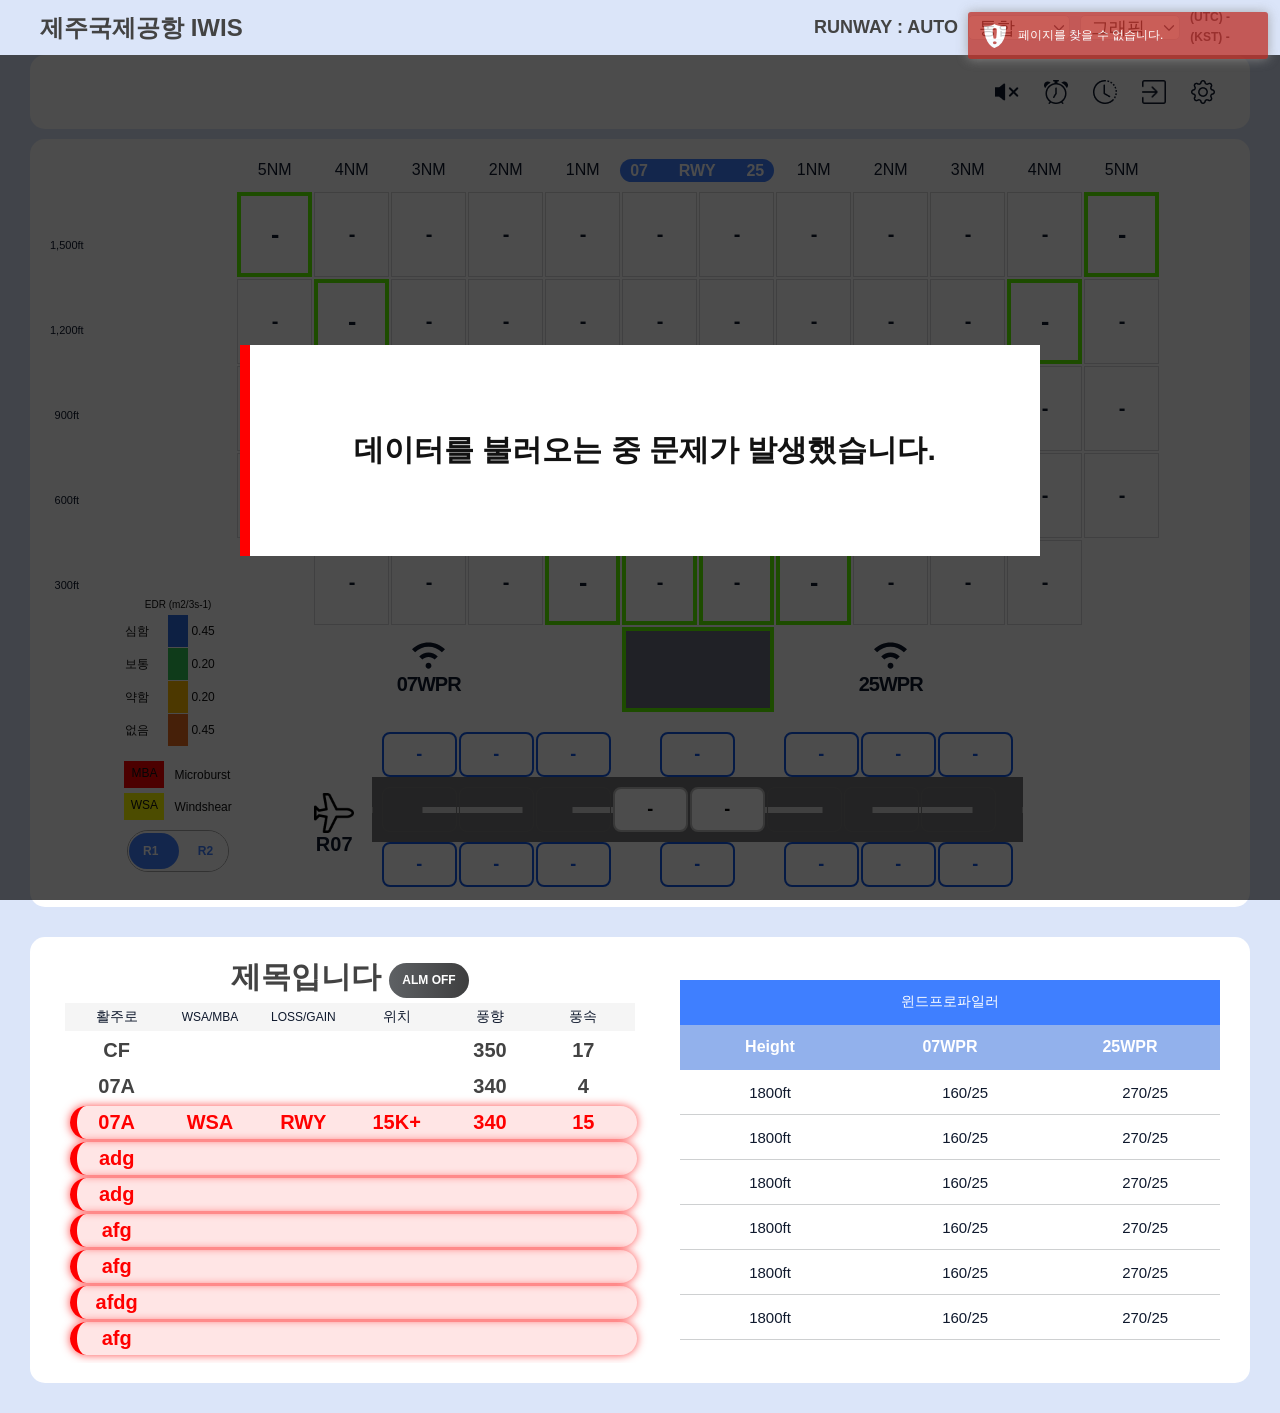
==== commit fa466091: "260811" ====
--- a/feed.html
+++ b/feed.html
@@ -955,95 +955,105 @@
                     <button type="button" class="btn_s btn_circle btn_darkb" id="btnRightHide" style="left : -40px;"><i
                             class="ico ico_s ico_close">close</i></button>
 
-                    <article class="real_time_area" style="height: 100%;">
-                        <div class="info_group">
-                            <header class="header_content" style="border: none;">
-                                <div class="tit tit_graphic" id="fHeader">
-                                    <span>CF</span>
-                                    <span>350</span>
-                                    <span>17</span>
-                                    <span>G0</span>
-                                    <span>1349</span>
-                                    <button class="on">ALM <span>ON</span></button>
+                    <article class="real_time_area">
+                                <div class="info_group">
+                                    
+
+                                    <!-- 희원 260811 -->
+                                    <header class="header_content" style="border: none;">
+                                        <div class="tit tit_graphic" id="fHeader">
+                                            <h1>제목입니다</h1>
+                                            
+                                            <button class="on">ALM <span>ON</span></button>
+                                        </div>
+
+                                    </header>
+                                    <article class="real_num type_s">
+                                        <ul class="rwy_title">
+                                            <li>활주로</li>
+                                            <li>WSA/MBA</li>
+                                            <li>LOSS/GAIN</li>
+                                            <li>위치</li>
+                                            <li>풍향</li>
+                                            <li>풍속</li>
+                                        </ul>
+                                        <!-- 희원 260811 (리스트 추가-) -->
+                                        <ul class="rwy_info"  id="fHeader">
+                                            <li>CF</li>
+                                            <li></li>
+                                            <li></li>
+                                            <li></li>
+                                            <li>350</li>
+                                            <li>17</li>
+                                        </ul>
+
+                                        <ul class="rwy_info">
+                                            <li>07A</li>
+                                            <li></li>
+                                            <li></li>
+                                            <li></li>
+                                            <li>340</li>
+                                            <li>4</li>
+                                        </ul>
+                                        <ul class="rwy_info alert">
+                                            <li>07A</li>
+                                            <li>WSA</li>
+                                            <li>RWY</li>
+                                            <li>15K+</li>
+                                            <li>340</li>
+                                            <li>15</li>
+                                        </ul>
+                                        <ul class="rwy_info alert">
+                                            <li>adg</li>
+                                            <li></li>
+                                            <li></li>
+                                            <li></li>
+                                            <li></li>
+                                            <li></li>
+                                        </ul>
+                                        <ul class="rwy_info alert">
+                                            <li>adg</li>
+                                            <li></li>
+                                            <li></li>
+                                            <li></li>
+                                            <li></li>
+                                            <li></li>
+                                        </ul>
+                                        <ul class="rwy_info alert">
+                                            <li>afg</li>
+                                            <li></li>
+                                            <li></li>
+                                            <li></li>
+                                            <li></li>
+                                            <li></li>
+                                        </ul>
+                                        <ul class="rwy_info alert">
+                                            <li>afg</li>
+                                            <li></li>
+                                            <li></li>
+                                            <li></li>
+                                            <li></li>
+                                            <li></li>
+                                        </ul>
+                                        <ul class="rwy_info  alert">
+                                            <li>afdg</li>
+                                            <li></li>
+                                            <li></li>
+                                            <li></li>
+                                            <li></li>
+                                            <li></li>
+                                        </ul>
+                                        <ul class="rwy_info alert">
+                                            <li>afg</li>
+                                            <li></li>
+                                            <li></li>
+                                            <li></li>
+                                            <li></li>
+                                            <li></li>
+                                        </ul>
+                                    </article>
                                 </div>
-
-                            </header>
-                            <article class="real_num type_s">
-                                <ul class="rwy_title">
-                                    <li>활주로</li>
-                                    <li>WSA/MBA</li>
-                                    <li>LOSS/GAIN</li>
-                                    <li>위치</li>
-                                    <li>풍향</li>
-                                    <li>풍속</li>
-                                </ul>
-                                <ul class="rwy_info">
-                                    <li>07A</li>
-                                    <li></li>
-                                    <li></li>
-                                    <li></li>
-                                    <li>340</li>
-                                    <li>4</li>
-                                </ul>
-                                <ul class="rwy_info alert">
-                                    <li>07A</li>
-                                    <li>WSA</li>
-                                    <li>RWY</li>
-                                    <li>15K+</li>
-                                    <li>340</li>
-                                    <li>15</li>
-                                </ul>
-                                <ul class="rwy_info alert">
-                                    <li>adg</li>
-                                    <li></li>
-                                    <li></li>
-                                    <li></li>
-                                    <li></li>
-                                    <li></li>
-                                </ul>
-                                <ul class="rwy_info alert">
-                                    <li>adg</li>
-                                    <li></li>
-                                    <li></li>
-                                    <li></li>
-                                    <li></li>
-                                    <li></li>
-                                </ul>
-                                <ul class="rwy_info alert">
-                                    <li>afg</li>
-                                    <li></li>
-                                    <li></li>
-                                    <li></li>
-                                    <li></li>
-                                    <li></li>
-                                </ul>
-                                <ul class="rwy_info alert">
-                                    <li>afg</li>
-                                    <li></li>
-                                    <li></li>
-                                    <li></li>
-                                    <li></li>
-                                    <li></li>
-                                </ul>
-                                <ul class="rwy_info  alert">
-                                    <li>afdg</li>
-                                    <li></li>
-                                    <li></li>
-                                    <li></li>
-                                    <li></li>
-                                    <li></li>
-                                </ul>
-                                <ul class="rwy_info alert">
-                                    <li>afg</li>
-                                    <li></li>
-                                    <li></li>
-                                    <li></li>
-                                    <li></li>
-                                    <li></li>
-                                </ul>
                             </article>
-                        </div>
-                    </article>
 
                     <div class="bottom_area">
                         <p class="toggle_btn">
--- a/css/jid.common.css
+++ b/css/jid.common.css
@@ -2661,6 +2661,14 @@
     overflow: hidden;
 }
 
+/* 희원 260811 css 추가 */
+.map_area .flex_division {
+    position: absolute;
+    z-index: 99999;
+    left: 50%;
+    transform: translate(-50%, 10px);
+}
+
 
 /* 희원 1210 */
 /* .d_2 {
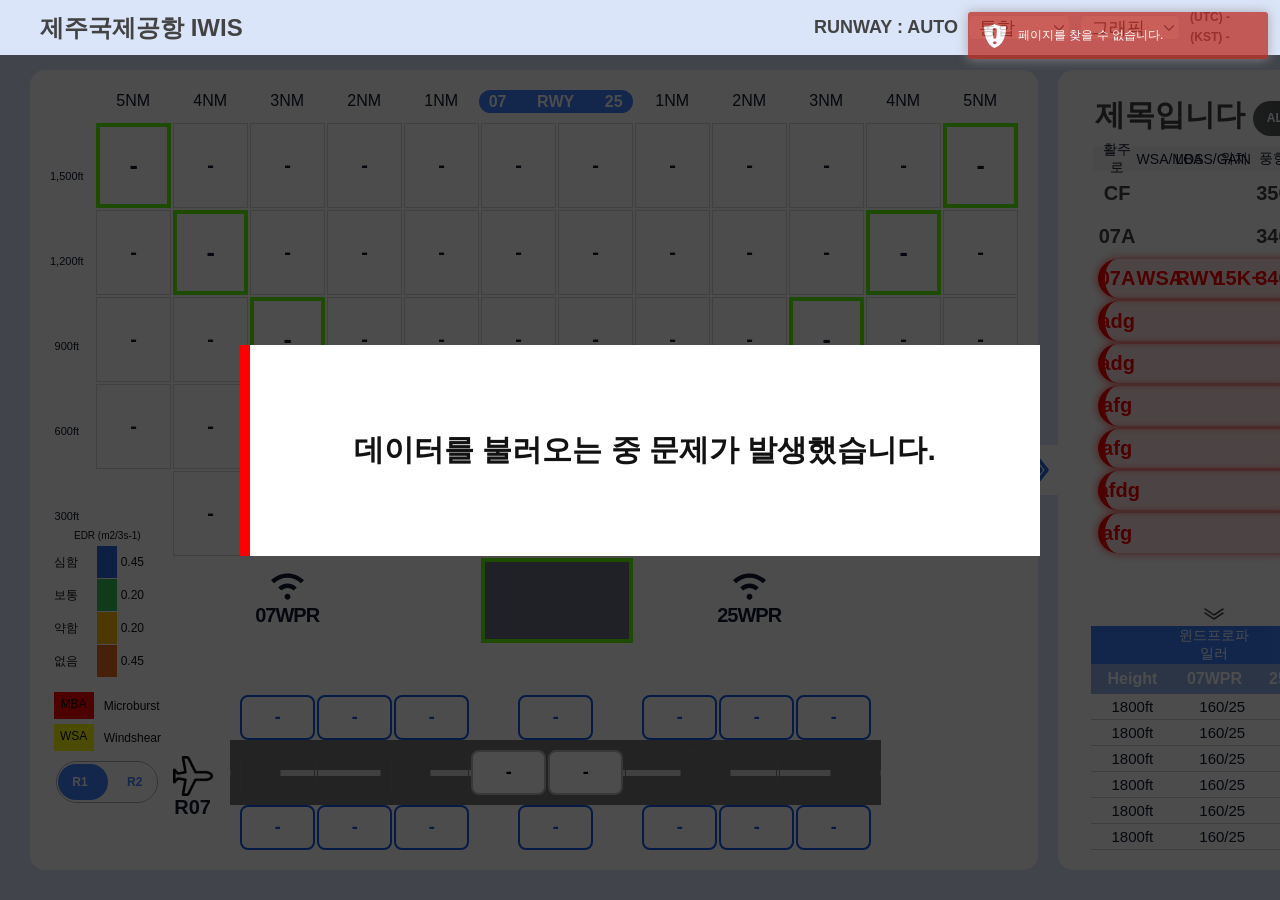
==== commit 311ecc84: "260811-06:00" ====
--- a/feed.html
+++ b/feed.html
@@ -240,7 +240,7 @@
 
 <body>
     <!-- 1208 -->
-    <div class="wrap graph">
+    <div class="wrap feed">
         <section class="real_time">
             <!-- header -->
             <div class="header">
--- a/css/jid.common.css
+++ b/css/jid.common.css
@@ -1485,6 +1485,13 @@
     /* 1208 */
     height: 100%;
     /* max-height: calc(100% - 125px); */
+
+    /* 희원 260811 (주석처리) */
+    /* overflow-y: hidden; */
+}
+
+/* 희원 260811 css추가 */
+.graph .real_time_area {
     overflow-y: hidden;
 }
 
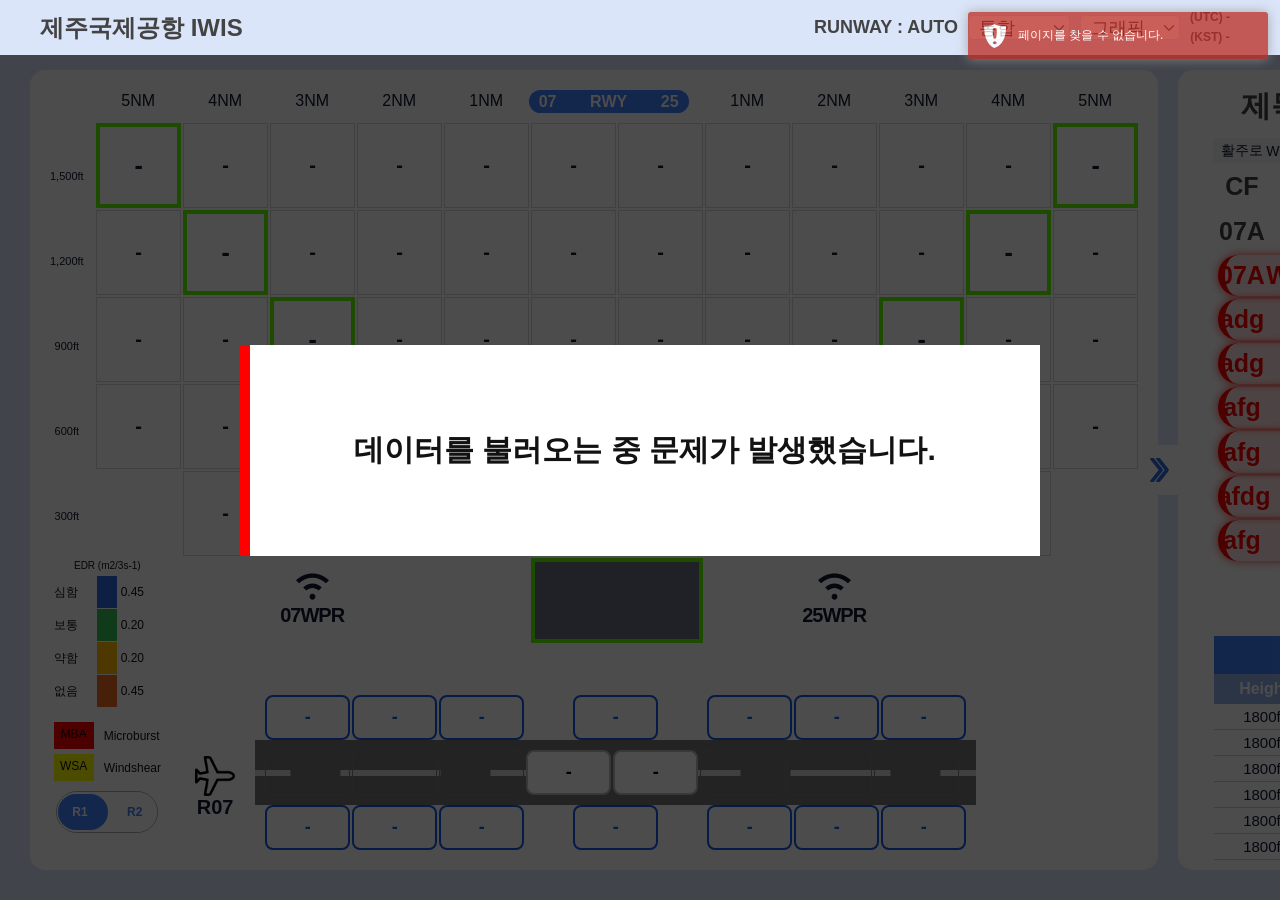
==== commit 2cb768a6: "overflow" ====
--- a/feed.html
+++ b/feed.html
@@ -950,7 +950,7 @@
 
                 <!-- right : 정보창 -->
                 <article class="contents" id="aRight"
-                    style="position: relative; width: 45%; margin: 15px 0 30px 0; padding: 20px; padding-right: 0 ;background-color: #2a2a2a;position: relative;border-radius: 15px 0 0 15px;z-index: 403;">
+                    style="position: relative; width: 45%; margin: 15px 0 30px 0; padding: 10px 20px; padding-right: 0 ;background-color: #2a2a2a;position: relative;border-radius: 15px 0 0 15px;z-index: 403;">
                     <!-- 클릭시 정보창(contents에 class명 is_hidden 추가) 닫힘 / info_contents 에 class명 is_only 추가-->
                     <button type="button" class="btn_s btn_circle btn_darkb" id="btnRightHide" style="left : -40px;"><i
                             class="ico ico_s ico_close">close</i></button>
--- a/css/responsive.css
+++ b/css/responsive.css
@@ -274,7 +274,7 @@
     .contents_map .contents {
         height: calc(100% - 30px);
         margin: 15px 30px 15px 20px;
-        border-radius: 15px !important;
+        Z-index: 100000;
     }
 
     .info_area {
@@ -566,388 +566,3 @@
 
 
 
-/* 넓이 기준 */
-@media screen and (max-width : 1750px) {
-    .tit {
-        gap: 8px;
-    }
-
-    .tit_graphic {
-        font-size: 28px;
-    }
-
-    .real_num.type_s {
-        font-size: 22px !important;
-    }
-}
-
-@media screen and (max-width : 1720px) {
-    .graph .rwy_title li:nth-child(2)::before {
-        content: "W/M";
-        visibility: visible;
-        font-size: 12px;
-    }
-
-    .graph .rwy_title li:nth-child(2) {
-        font-size: 0;
-    }
-
-    .graph .rwy_title li:nth-child(3)::before {
-        content: "L/G";
-        visibility: visible;
-        font-size: 12px;
-    }
-
-    .graph .rwy_title li:nth-child(3) {
-        font-size: 0;
-    }
-}
-
-@media screen and (max-width : 1680px) {
-    .airstrip_list>li {
-        width: 80px;
-    }
-
-    .rwy_list {
-        width: 164px;
-    }
-
-    .r_list>ul>li {
-        width: 80px;
-    }
-}
-
-@media screen and (max-width : 1640px) {
-    .airstrip_list>li {
-        width: 75px;
-    }
-
-    .rwy_list {
-        width: 154px;
-    }
-
-    .r_list>ul>li {
-        width: 75px;
-    }
-
-    .r_area .tit_r07,
-    .r_area .tit_r25 {
-        width: 75px;
-    }
-}
-
-@media screen and (max-width : 1560px) {
-    .graph {
-        height: auto;
-    }
-
-    .real_num.type_s {
-        font-size: 20px !important;
-    }
-
-    .graph .container {
-        flex-direction: column-reverse;
-    }
-
-    .graph .info_area {
-        order: 2;
-    }
-
-    .graph .main_content {
-        order: 1;
-    }
-
-    .graph .contents {
-        order: 0;
-    }
-
-    .graph .info_area {
-        width: auto;
-        margin: 0 30px 10px 30px;
-        padding: 15px 25px;
-        border-radius: 15px !important;
-        box-sizing: border-box;
-        flex-direction: row;
-    }
-
-    .info_area li {
-        margin-bottom: 0;
-    }
-
-    .graph .menu,
-    .graph .menu_setting {
-        flex-direction: initial;
-        gap: 5px;
-    }
-
-    .graph #btnRightShow,
-    .graph #btnRightHide {
-        display: none;
-    }
-
-    .graph .contents {
-        flex-direction: initial !important;
-        width: auto !important;
-        margin: 30px !important;
-        box-sizing: border-box;
-        box-sizing: border-box;
-        border-radius: 15px !important;
-    }
-
-    .graph .real_time_area,
-    .graph .bottom_area {
-        width: 50%;
-        align-content: center;
-    }
-
-    .graph .toggle_btn {
-        display: none;
-    }
-
-    .graph .listT th {
-        height: 45px;
-    }
-
-    .graph .listT td {
-        height: 45px;
-    }
-
-    .graph .container .main_content {
-        width: auto;
-        margin: 0 30px;
-    }
-
-    .tooltip_wrap {
-        margin: 0;
-    }
-
-    .graph .rwy_title li:nth-child(2)::before {
-        content: "WSA/MBA";
-        visibility: visible;
-        font-size: 12px;
-    }
-
-    .graph .rwy_title li:nth-child(2) {
-        font-size: 0;
-    }
-
-    .graph .rwy_title li:nth-child(3)::before {
-        content: "LOSS/GAIN";
-        visibility: visible;
-        font-size: 12px;
-    }
-
-    .graph .rwy_title li:nth-child(3) {
-        font-size: 0;
-    }
-
-    .graph .listT tbody tr:last-child {
-        display: table-row;
-    }
-
-    .graph .listT tbody tr:nth-child(5) {
-        display: table-row;
-    }
-
-    .graph .listT tbody tr:nth-child(4) {
-        display: table-row;
-    }
-
-    .graph .listT tbody tr:nth-child(3) {
-        display: table-row;
-    }
-
-    .graph .listT tbody tr:nth-child(2) {
-        display: table-row;
-    }
-
-    .graph .listT {
-        display: table;
-    }
-
-    .tooltip_wrap {
-        bottom: -440px;
-    }
-
-    .plumb_map {
-        overflow-y: hidden;
-    }
-}
-
-@media screen and (max-width : 1100px) {
-    .plumb_map {
-        overflow-x: scroll;
-        gap: 5px;
-    }
-}
-
-@media screen and (max-width : 850px) {
-    .graph .rwy_title li:nth-child(2)::before {
-        content: "W/M";
-        visibility: visible;
-        font-size: 12px;
-    }
-
-    .graph .rwy_title li:nth-child(2) {
-        font-size: 0;
-    }
-
-    .graph .rwy_title li:nth-child(3)::before {
-        content: "L/G";
-        visibility: visible;
-        font-size: 12px;
-    }
-
-    .graph .rwy_title li:nth-child(3) {
-        font-size: 0;
-    }
-}
-
-
-
-
-/* 희원 12010 */
-/* @media screen and (max-height: 850px) {
-    .container {
-        height: auto !important;
-        flex-direction: column-reverse;
-
-    }
-
-    .info_area {
-        width: auto;
-        margin: 0 30px 10px 30px !important;
-        padding: 15px 25px;
-        border-radius: 15px !important;
-        box-sizing: border-box;
-        flex-direction: row;
-        margin: 0;
-    }
-
-    .menu,
-    .menu_setting {
-        flex-direction: initial;
-        gap: 5px;
-    }
-
-    .contents_map .contents {
-        margin: 15px 30px 15px 10px;
-        border-radius: 15px !important;
-    }
-
-    #btnRightShow,
-    #btnRightHide {
-        display: none;
-    }
-
-    .contents_map {
-        flex-direction: column-reverse;
-    }
-
-    .contents_map .contents {
-        width: auto;
-        flex-direction: initial;
-        margin: 30px;
-        border-radius: 15px !important;
-    }
-
-    .real_time_area,
-    .bottom_area {
-        width: 50%;
-        align-content: center;
-    }
-
-    .toggle_btn {
-        display: none;
-    }
-
-    .listT th {
-        height: 45px;
-    }
-
-    .listT td {
-        height: 45px;
-    }
-
-    .play_footer {
-        height: 80px;
-    }
-
-    .map_area {
-        border-radius: 15px;
-        aspect-ratio: 16 / 6.8;
-        margin: 0 30px;
-        width: 96%;
-        height: 100%;
-        overflow: visible;
-    }
-
-    #dMap {
-        border-radius: 15px;
-    }
-
-
-    .info_area {
-        order: 2;
-    }
-
-    .contents {
-        order: 0;
-    }
-
-    .map_area {
-        order: 1;
-    }
-
-
-
-    
-    .graph .contents {
-        flex-direction: initial !important;
-        width: auto !important;
-        margin: 30px !important;
-        box-sizing: border-box;
-        box-sizing: border-box;
-        border-radius: 15px !important;
-    }
-
-    .graph .real_time_area,
-    .graph .bottom_area {
-        width: 50%;
-        align-content: center;
-    }
-
-    .graph .toggle_btn {
-        display: none;
-    }
-
-    .graph .listT th {
-        height: 45px;
-    }
-
-    .graph .listT td {
-        height: 45px;
-    }
-
-    .graph .container .main_content {
-        width: auto;
-        margin: 0 30px;
-    }
-
-    .tooltip_wrap {
-        margin: 0;
-    }
-
-    .graph .info_area {
-        order: 2;
-    }
-
-    .graph .main_content {
-        order: 1;
-    }
-
-    .graph .contents {
-        order: 0;
-    }
-
-} */
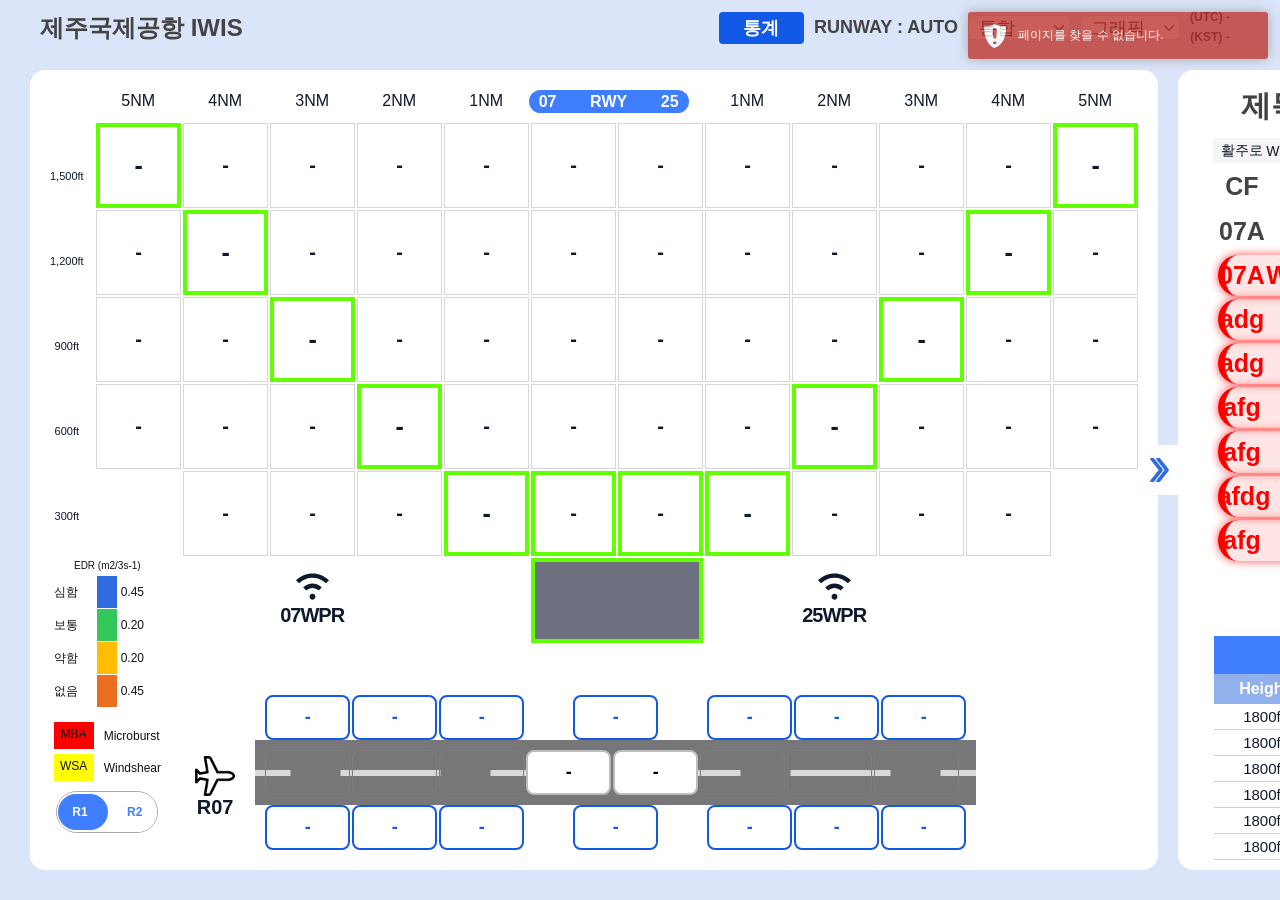
==== commit b586d32c: "2660814" ====
--- a/feed.html
+++ b/feed.html
@@ -22,6 +22,10 @@
     <link rel="stylesheet" href="css/lib/jquery.datetimepicker.min.css" type="text/css" />
     <link rel="stylesheet" href="css/lib/jquery-ui.min.css" type="text/css" />
     <link rel="stylesheet" href="css/light.css" type="text/css" />
+
+    <!-- 희원 260731 -->
+    <link rel="stylesheet" href="./css/m_Responsive.css">
+    <script src="./js/m_Responsive.js" defer></script>
 
     <!-- 1205 -->
     <link rel="stylesheet" href="./css/responsive.css">
@@ -154,6 +158,17 @@
             display: flex;
             flex-direction: column;
             justify-content: space-between;
+
+            /* 희원 260813 CSS 추가 */
+            position: relative;
+            width: 45%;
+            margin: 15px 0 30px 0;
+            padding: 10px 20px;
+            padding-right: 0;
+            background-color: #2a2a2a;
+            position: relative;
+            border-radius: 15px 0 0 15px;
+            z-index: 403;
         }
 
 
@@ -249,6 +264,9 @@
                     <p class="title">제주국제공항 IWIS</p>
                 </a>
                 <div>
+                    <!-- 260814 희원 (통계 버튼 추가) -->
+                    <span class="round_tit count_page_bnt">통계</span>
+
                     <p class="runway">RUNWAY : <span id="sRwyMode">AUTO</span></p>
                     <select id="device_content">
                         <option value="total">통합</option>
@@ -949,111 +967,110 @@
                 </div>
 
                 <!-- right : 정보창 -->
-                <article class="contents" id="aRight"
-                    style="position: relative; width: 45%; margin: 15px 0 30px 0; padding: 10px 20px; padding-right: 0 ;background-color: #2a2a2a;position: relative;border-radius: 15px 0 0 15px;z-index: 403;">
+                <article class="contents" id="aRight">
                     <!-- 클릭시 정보창(contents에 class명 is_hidden 추가) 닫힘 / info_contents 에 class명 is_only 추가-->
                     <button type="button" class="btn_s btn_circle btn_darkb" id="btnRightHide" style="left : -40px;"><i
                             class="ico ico_s ico_close">close</i></button>
 
                     <article class="real_time_area">
-                                <div class="info_group">
-                                    
-
-                                    <!-- 희원 260811 -->
-                                    <header class="header_content" style="border: none;">
-                                        <div class="tit tit_graphic" id="fHeader">
-                                            <h1>제목입니다</h1>
-                                            
-                                            <button class="on">ALM <span>ON</span></button>
-                                        </div>
-
-                                    </header>
-                                    <article class="real_num type_s">
-                                        <ul class="rwy_title">
-                                            <li>활주로</li>
-                                            <li>WSA/MBA</li>
-                                            <li>LOSS/GAIN</li>
-                                            <li>위치</li>
-                                            <li>풍향</li>
-                                            <li>풍속</li>
-                                        </ul>
-                                        <!-- 희원 260811 (리스트 추가-) -->
-                                        <ul class="rwy_info"  id="fHeader">
-                                            <li>CF</li>
-                                            <li></li>
-                                            <li></li>
-                                            <li></li>
-                                            <li>350</li>
-                                            <li>17</li>
-                                        </ul>
-
-                                        <ul class="rwy_info">
-                                            <li>07A</li>
-                                            <li></li>
-                                            <li></li>
-                                            <li></li>
-                                            <li>340</li>
-                                            <li>4</li>
-                                        </ul>
-                                        <ul class="rwy_info alert">
-                                            <li>07A</li>
-                                            <li>WSA</li>
-                                            <li>RWY</li>
-                                            <li>15K+</li>
-                                            <li>340</li>
-                                            <li>15</li>
-                                        </ul>
-                                        <ul class="rwy_info alert">
-                                            <li>adg</li>
-                                            <li></li>
-                                            <li></li>
-                                            <li></li>
-                                            <li></li>
-                                            <li></li>
-                                        </ul>
-                                        <ul class="rwy_info alert">
-                                            <li>adg</li>
-                                            <li></li>
-                                            <li></li>
-                                            <li></li>
-                                            <li></li>
-                                            <li></li>
-                                        </ul>
-                                        <ul class="rwy_info alert">
-                                            <li>afg</li>
-                                            <li></li>
-                                            <li></li>
-                                            <li></li>
-                                            <li></li>
-                                            <li></li>
-                                        </ul>
-                                        <ul class="rwy_info alert">
-                                            <li>afg</li>
-                                            <li></li>
-                                            <li></li>
-                                            <li></li>
-                                            <li></li>
-                                            <li></li>
-                                        </ul>
-                                        <ul class="rwy_info  alert">
-                                            <li>afdg</li>
-                                            <li></li>
-                                            <li></li>
-                                            <li></li>
-                                            <li></li>
-                                            <li></li>
-                                        </ul>
-                                        <ul class="rwy_info alert">
-                                            <li>afg</li>
-                                            <li></li>
-                                            <li></li>
-                                            <li></li>
-                                            <li></li>
-                                            <li></li>
-                                        </ul>
-                                    </article>
+                        <div class="info_group">
+
+
+                            <!-- 희원 260811 -->
+                            <header class="header_content" style="border: none;">
+                                <div class="tit tit_graphic" id="fHeader">
+                                    <h1>제목입니다</h1>
+
+                                    <button class="on">ALM <span>ON</span></button>
                                 </div>
+
+                            </header>
+                            <article class="real_num type_s">
+                                <ul class="rwy_title">
+                                    <li>활주로</li>
+                                    <li>WSA/MBA</li>
+                                    <li>LOSS/GAIN</li>
+                                    <li>위치</li>
+                                    <li>풍향</li>
+                                    <li>풍속</li>
+                                </ul>
+                                <!-- 희원 260811 (리스트 추가-) -->
+                                <ul class="rwy_info" id="fHeader">
+                                    <li>CF</li>
+                                    <li></li>
+                                    <li></li>
+                                    <li></li>
+                                    <li>350</li>
+                                    <li>17</li>
+                                </ul>
+
+                                <ul class="rwy_info">
+                                    <li>07A</li>
+                                    <li></li>
+                                    <li></li>
+                                    <li></li>
+                                    <li>340</li>
+                                    <li>4</li>
+                                </ul>
+                                <ul class="rwy_info alert">
+                                    <li>07A</li>
+                                    <li>WSA</li>
+                                    <li>RWY</li>
+                                    <li>15K+</li>
+                                    <li>340</li>
+                                    <li>15</li>
+                                </ul>
+                                <ul class="rwy_info alert">
+                                    <li>adg</li>
+                                    <li></li>
+                                    <li></li>
+                                    <li></li>
+                                    <li></li>
+                                    <li></li>
+                                </ul>
+                                <ul class="rwy_info alert">
+                                    <li>adg</li>
+                                    <li></li>
+                                    <li></li>
+                                    <li></li>
+                                    <li></li>
+                                    <li></li>
+                                </ul>
+                                <ul class="rwy_info alert">
+                                    <li>afg</li>
+                                    <li></li>
+                                    <li></li>
+                                    <li></li>
+                                    <li></li>
+                                    <li></li>
+                                </ul>
+                                <ul class="rwy_info alert">
+                                    <li>afg</li>
+                                    <li></li>
+                                    <li></li>
+                                    <li></li>
+                                    <li></li>
+                                    <li></li>
+                                </ul>
+                                <ul class="rwy_info  alert">
+                                    <li>afdg</li>
+                                    <li></li>
+                                    <li></li>
+                                    <li></li>
+                                    <li></li>
+                                    <li></li>
+                                </ul>
+                                <ul class="rwy_info alert">
+                                    <li>afg</li>
+                                    <li></li>
+                                    <li></li>
+                                    <li></li>
+                                    <li></li>
+                                    <li></li>
+                                </ul>
                             </article>
+                        </div>
+                    </article>
 
                     <div class="bottom_area">
                         <p class="toggle_btn">
@@ -1155,7 +1172,7 @@
                 </article>
 
                 <!-- sidbar -->
-                <ul class="info_area" style="border-radius: 0 15px 15px 0;">
+                <ul class="info_area">
                     <button type="button" class="btn_s btn_circle page_open" id="btnRightShow" style="left: -40px;"><i
                             class="ico ico_m ico_open">open</i></button>
                     <!-- 클릭 시 정보창 오픈 -->
@@ -1209,9 +1226,9 @@
             <input type="hidden" id="iAtcpdIsUtc" value="Y" />
             <input type="hidden" id="iWpIsUtc" value="Y" />
             <input type="hidden" id="iRadarIsUtc" value="Y" />
-            <div class="modal" id="dError">
+            <!-- <div class="modal" id="dError">
                 <p class="box_error">서버통신실패</p>
-            </div>
+            </div> -->
             <button type="button" class="btn btn_view btn_green" value="combined" style="display:none;">통합</button>
 
 
--- a/css/jid.common.css
+++ b/css/jid.common.css
@@ -54,7 +54,6 @@
 button {
     box-sizing: border-box;
     font-size: 14px;
-
 }
 
 th,
@@ -177,7 +176,6 @@
 input,
 button {
     border-radius: 0;
-    /* -webkit-appearance:none; */
     border: 0;
 }
 
@@ -198,11 +196,6 @@
 
 label {
     vertical-align: middle;
-}
-
-
-body {
-    /* overflow-y: hidden; */
 }
 
 /* html5 */
@@ -225,7 +218,6 @@
 }
 
 /* font */
-
 /* 250908 수정 */
 @font-face {
     font-family: "NotoSans";
@@ -261,8 +253,9 @@
 
 body {
     font-family: "NotoSans", sans-serif;
-}
-
+    scrollbar-width: thin;
+    background: #DBE5F9;
+}
 
 select {
     padding: 0 30px 0 10px;
@@ -272,45 +265,7 @@
     background: url('/images/ico_select.png') no-repeat center right;
 }
 
-.input {
-    padding: 0px 12px;
-    height: 36px;
-    line-height: 34px;
-    border-radius: 4px;
-    border: 1px solid #D1D8E2;
-    background-color: #fff;
-}
-
-.input.type_pw,
-.input.type_id {
-    padding-left: 64px;
-    height: 50px;
-    line-height: 50px;
-    background-repeat: no-repeat;
-    background-position: 20px center;
-}
-
-.input.type_pw::placeholder,
-.input.type_id::placeholder {
-    color: #A8B1C2;
-    font-size: 16px
-}
-
-.input.type_pw {
-    background-image: url('/images/ico_pw.svg');
-}
-
-.input.type_id {
-    background-image: url('/images/ico_id.svg');
-}
-
-.checkbox,
-input[type="checkbox"] {
-    margin: 0 10px;
-    transform: scale(1.5);
-    vertical-align: middle;
-}
-
+/* 0813: select 관련 속성 하나로 통합 정리 */
 select {
     min-width: 100px;
     height: 25px;
@@ -319,28 +274,58 @@
     color: #000;
     background: #fff url('../images/icon/icon_down.png') no-repeat 95% center;
     background-size: 12px 12px;
-}
-
-select:disabled {
-    color: #BCBFC3;
-    border: 1px solid #040816 !important;
-    background-color: #4D5059;
-}
-
-select::-ms-expand {
-    display: none;
-}
-
-select {
-
     -webkit-appearance: none;
     -moz-appearance: none;
     appearance: none;
 }
 
+select::-ms-expand {
+    display: none;
+}
+
 select:disabled {
+    color: #BCBFC3;
     border: 1px solid #040816;
     background-color: #8B92A0;
+}
+
+.input {
+    padding: 0px 12px;
+    height: 36px;
+    line-height: 34px;
+    border-radius: 4px;
+    border: 1px solid #D1D8E2;
+    background-color: #fff;
+}
+
+.input.type_pw,
+.input.type_id {
+    padding-left: 64px;
+    height: 50px;
+    line-height: 50px;
+    background-repeat: no-repeat;
+    background-position: 20px center;
+}
+
+.input.type_pw::placeholder,
+.input.type_id::placeholder {
+    color: #A8B1C2;
+    font-size: 16px
+}
+
+.input.type_pw {
+    background-image: url('/images/ico_pw.svg');
+}
+
+.input.type_id {
+    background-image: url('/images/ico_id.svg');
+}
+
+.checkbox,
+input[type="checkbox"] {
+    margin: 0 10px;
+    transform: scale(1.5);
+    vertical-align: middle;
 }
 
 .select_type02 {
@@ -402,11 +387,6 @@
 }
 
 /* scroll */
-body {
-    scrollbar-width: thin;
-    background: #DBE5F9;
-}
-
 ::-webkit-scrollbar {
     width: 10px;
     height: 10px;
@@ -423,16 +403,11 @@
 }
 
 /* login */
-.login_ wrap {
+.login_wrap {
+    display: flex;
     width: 100%;
     height: 100vh;
     max-height: 1080px;
-}
-
-.login_wrap {
-    display: flex;
-    width: 100%;
-    height: 100vh;
     background: url('/images/login_bg.png') no-repeat center center;
     background-size: cover;
 }
@@ -524,14 +499,11 @@
 
 .wrap {
     margin: 0 auto;
-    /* 1114 주석처리 */
-    /* min-width: 1910px; */
     height: 100%;
-    /* 1208 */
-    /* min-height: 880px; */
 }
 
 .container {
+    width: 100%;
     display: flex;
     justify-content: space-around;
     height: calc(100% - 55px) !important;
@@ -561,10 +533,7 @@
     height: 24px;
 }
 
-.ico_alram {
-    background-image: url('../images/icon/icon_alarm.png');
-}
-
+.ico_alram,
 .ico_alraming {
     background-image: url('../images/icon/icon_alarm.png');
 }
@@ -590,7 +559,6 @@
 .ico_close {
     background-image: url('../images/icon/icon_right.png');
 }
-
 
 .ico_down {
     background-image: url('../images/icon/icon_downWind.png');
@@ -628,7 +596,7 @@
     background-image: url('/images/ico_t.svg');
 }
 
-/* 250819 -이미지 변경 및 object-fit: cover 설정 */
+/* 250819 - 이미지 변경 및 object-fit: cover 설정 */
 .btn_pop_clo>i {
     width: 32px;
     height: 32px;
@@ -787,6 +755,16 @@
     z-index: 0;
 }
 
+.btn_darkb:disabled {
+    border-color: #646B79;
+    background-color: #8B92A0;
+}
+
+.btn_darkb:hover .ico_del,
+.btn_darkb.is_active .ico_del {
+    background-image: url('/images/ico_del_over.svg')
+}
+
 .page_open {
     position: absolute;
     right: -15px;
@@ -804,16 +782,6 @@
     z-index: 402;
 }
 
-.btn_darkb:disabled {
-    border-color: #646B79;
-    background-color: #8B92A0;
-}
-
-.btn_darkb:hover .ico_del,
-.btn_darkb.is_active .ico_del {
-    background-image: url('/images/ico_del_over.svg')
-}
-
 .ico_01 {
     background-image: url('../images/icon/icon_text.png')
 }
@@ -906,10 +874,7 @@
 
 /* container */
 .header {
-    /* 1119 */
     height: 55px !important;
-    /* line-height: 32PX; */
-
     z-index: 5000;
     display: flex;
     justify-content: space-between;
@@ -939,12 +904,10 @@
 
 .header p {
     font-weight: 700;
-    /* 1114 (30-> 24) */
     font-size: 24px;
     color: #fff;
 }
 
-/* 1114 (20 -> 18) */
 .header .runway {
     font-size: 18px;
 }
@@ -959,10 +922,6 @@
     background-color: #232323;
 }
 
-.container {
-    width: 100%;
-}
-
 .header_content {
     height: 10%;
     display: flex;
@@ -977,11 +936,7 @@
 
 .container .main_content {
     width: 100%;
-
-    /* 1208 */
-    /* height: auto; */
     flex: 1;
-
     margin: 15px 20px 30px 30px;
     border-radius: 15px;
     background-color: #2a2a2a;
@@ -990,11 +945,9 @@
 /* 250904 수정 */
 .tit {
     display: flex;
-    /* 1117 추가 */
     width: 100%;
     justify-content: center;
     gap: 15px;
-
     font-size: 42px;
     font-weight: 900;
     color: #00BFFF;
@@ -1014,11 +967,16 @@
 
 .tit .on {
     background: linear-gradient(to right, #00c26e, #00a958);
-    ;
 }
 
 .tit .off {
     background: linear-gradient(to right, #5e6164, #3e3e3f);
+}
+
+.tit.type_s {
+    height: 60px;
+    line-height: 58px;
+    font-size: 30px
 }
 
 .real_num {
@@ -1037,38 +995,27 @@
 .real_num>ul {
     display: flex;
     align-items: center;
-}
-
-.real_num>ul>li {
-    /* 1208 */
-    /* height: 140%; */
-    width: calc(100% / 6);
-    /* 1114 min-width 삭제 */
-    text-align: center;
-    /* 250812 */
-    align-content: center;
-}
-
-.real_num>ul.alert {
-    color: #FF0000;
-    font-weight: 800;
-}
-
-.real_num>ul {
     color: #00BFFF;
-    /* 1203 */
     max-height: 85px;
     height: 100%;
     margin-bottom: 3px;
     padding: 5px;
-
     box-sizing: border-box;
-    /* 250903 */
     font-weight: 800;
 }
 
+.real_num>ul>li {
+    width: calc(100% / 6);
+    text-align: center;
+    align-content: center;
+}
+
+.real_num>ul.alert {
+    color: #FF0000;
+    font-weight: 800;
+}
+
 .real_num .rwy_title {
-    /* 1208 5-> 8 */
     height: 8%;
     text-align: center;
     font-size: 16px;
@@ -1076,26 +1023,18 @@
     color: #fff
 }
 
-.tit.type_s {
-    height: 60px;
-    line-height: 58px;
-    font-size: 30px
-}
-
-/* 1208 */
 .real_num.type_s {
     font-size: 40px;
     font-weight: 500;
 }
 
+.real_num.type_s+.real_num.type_s {
+    margin-top: 27px;
+}
+
 article.real_num.type_s {
     height: 82%;
     font-size: 25px;
-}
-
-/*.real_num.type_s + .real_num.type_s {margin-top:70px;}*/
-.real_num.type_s+.real_num.type_s {
-    margin-top: 27px;
 }
 
 .footer {
@@ -1123,18 +1062,15 @@
 }
 
 .info_area {
-    /* 1208 */
     height: auto;
     display: flex;
     flex-direction: column;
-    /* 1208 */
     justify-content: end;
     position: relative;
     align-items: center;
     margin: 15px 30px 30px 0px;
     padding: 25px 20px;
     background-color: #2A2A2A;
-    /* 1208 */
     border-radius: 0 15px 15px 0;
 }
 
@@ -1142,7 +1078,6 @@
     margin-bottom: 5px;
 }
 
-/* 1208 */
 .menu,
 .menu_setting {
     display: flex;
@@ -1183,7 +1118,6 @@
 .sidebar-toggle {
     position: absolute;
     left: -20px;
-    /* 패널 너비 밖으로 살짝 튀어나오게 */
     top: 40%;
     transform: translateY(-50%);
     width: 40px;
@@ -1202,11 +1136,6 @@
     background-color: #3a3a3a;
 }
 
-/* .menu {
-    position: relative;
-    z-index: 510;
-} */
-
 /* 토글 버튼 */
 .mode-toggle {
     display: inline-flex;
@@ -1261,10 +1190,6 @@
     padding: 0 15px;
     font-weight: bold;
     color: #fff;
-}
-
-.label-off {
-    color: #3f7fff
 }
 
 .slider:before {
@@ -1285,6 +1210,10 @@
     z-index: 1;
 }
 
+.label-off {
+    color: #3f7fff
+}
+
 input:checked+.slider:before {
     transform: translateX(48px);
 }
@@ -1311,9 +1240,6 @@
     font-size: 14px;
 }
 
-/*  250908 - 여기까지 */
-
-
 /* map */
 .contents_map {
     position: relative;
@@ -1325,14 +1251,26 @@
 
 .map_area {
     position: relative;
-    /* 1208 */
     flex: 1;
-
-    height: 100%
+    height: 100%;
+    overflow: hidden;
 }
 
 .map_area>* {
     position: absolute;
+}
+
+.map_area>img {
+    object-fit: cover;
+    width: 100%;
+}
+
+/* 희원 260811 css 추가 */
+.map_area .flex_division {
+    position: absolute;
+    z-index: 99999;
+    left: 50%;
+    transform: translate(-50%, 10px);
 }
 
 .contents_map .contents {
@@ -1340,15 +1278,12 @@
     justify-content: space-between;
     flex-direction: column;
     position: relative;
-    /* 1208 */
     width: 43%;
+    padding: 20px;
     padding-right: 0;
-
     height: calc(100% - 45px);
-    padding: 20px;
     background-color: #2A2A2A;
     margin: 15px 0 30px 20px;
-    /* 1119 */
     z-index: 403;
 }
 
@@ -1361,7 +1296,6 @@
     left: 20px;
 }
 
-/* 1208 */
 .map_area .color_info button {
     padding: 5px 10px
 }
@@ -1472,7 +1406,6 @@
 .flex_division {
     display: flex;
     align-items: center;
-    /* 1208 */
     justify-content: space-between;
     gap: 5px;
 }
@@ -1481,12 +1414,9 @@
     flex: 1
 }
 
+/* 희원 260811: overflow-y 주석처리 */
 .real_time_area {
-    /* 1208 */
     height: 100%;
-    /* max-height: calc(100% - 125px); */
-
-    /* 희원 260811 (주석처리) */
     /* overflow-y: hidden; */
 }
 
@@ -1506,16 +1436,12 @@
 .toggle_btn {
     margin: 0 auto;
     text-align: center;
-    /* 1208 */
-    /* padding-bottom: 5px; */
     cursor: pointer;
 }
 
 .play_footer {
     display: flex;
     align-items: center;
-    /* 1208 */
-    /* margin: 10px 0 0 0; */
     padding: 0 82px 0 40px;
     height: 40px;
 }
@@ -1526,127 +1452,11 @@
 
 /* 시간바 */
 .time {
+    position: absolute;
+    padding: 0px 5px;
     font-size: 16px;
     font-weight: 700;
     color: #272727;
-}
-
-.time_bar .inner .time_date>span {
-    font-size: 14px;
-    font-weight: 700;
-}
-
-.time_bar {
-    display: flex;
-    align-items: flex-start;
-}
-
-.ply_btn {
-    display: flex;
-    overflow: hidden;
-}
-
-.ply_btn>button {
-    width: 32px;
-    height: 32px;
-    font-size: 0;
-    vertical-align: middle;
-    border-radius: 0;
-    background-repeat: no-repeat;
-    background-position: center center;
-}
-
-.ply_btn .prev {
-    background-image: url('../images/icon/icon_prev.png')
-}
-
-/* .ply_btn .prev.on,
-.ply_btn .prev:hover {
-    background-image: url('../images/icon/icon_prev.png')
-} */
-
-.ply_btn .play {
-    background-image: url('../images/icon/icon_play_on.png')
-}
-
-/* .ply_btn .play.on,
-.ply_btn .play:hover {
-    background-image: url('/images/ico_play_on.svg')
-} */
-
-.ply_btn .pause {
-    background-image: url('../images/icon/icon_pause.png')
-}
-
-/* .ply_btn .pause.on,
-.ply_btn .pause:hover {
-    background-image: url('/images/ico_pause_on.svg')
-} */
-
-.ply_btn .next {
-    background-image: url('../images/icon/icon_next.png')
-}
-
-/* .ply_btn .next.on,
-.ply_btn .next:hover {
-    background-image: url('/images/ico_next_p_on.svg')
-} */
-
-.time_bar .inner {
-    position: relative;
-    align-items: center;
-}
-
-.time_bar input[type="range"] {
-    -webkit-appearance: none;
-    overflow: hidden;
-    width: 200px;
-    height: 8px;
-    cursor: pointer;
-    background-color: #fff;
-    border-radius: 8px;
-    /* iOS */
-}
-
-.time_bar input[type="range"]:focus {
-    outline: none;
-}
-
-.time_bar input[type="range"]::-webkit-slider-thumb {
-    -webkit-appearance: none;
-    width: 10px;
-    height: 10px;
-    background-color: #fff;
-    cursor: pointer;
-    box-shadow: -100vw 0 60px 100vw #57B855, -50vw 0 100px 100vw #22AEDB, 0 0 140px 90px #0ff;
-}
-
-.time_bar .inner .time_date {
-    margin-top: 20px;
-    display: flex;
-    justify-content: space-between;
-}
-
-.time_bar .inner .time_date>span {
-    display: block;
-    text-align: center;
-    font-size: 12px;
-    color: #073763;
-}
-
-.time_bar .time_txt {
-    margin-left: 10px;
-    font-size: 16px;
-    color: #D7DAE0;
-}
-
-.time_bar .time {
-    position: absolute;
-}
-
-.time {
-    padding: 0px 5px;
-    font-size: 16px;
     border-radius: 3px;
     background-color: #fff;
 }
@@ -1663,6 +1473,91 @@
     border-color: #fff transparent transparent transparent;
 }
 
+.time_bar {
+    display: flex;
+    align-items: flex-start;
+}
+
+.time_bar .inner {
+    position: relative;
+    align-items: center;
+}
+
+.time_bar .inner .time_date {
+    margin-top: 20px;
+    display: flex;
+    justify-content: space-between;
+}
+
+.time_bar .inner .time_date>span {
+    display: block;
+    text-align: center;
+    font-size: 12px;
+    font-weight: 700;
+    color: #073763;
+}
+
+.time_bar .time_txt {
+    margin-left: 10px;
+    font-size: 16px;
+    color: #D7DAE0;
+}
+
+.time_bar input[type="range"] {
+    -webkit-appearance: none;
+    overflow: hidden;
+    width: 200px;
+    height: 8px;
+    cursor: pointer;
+    background-color: #fff;
+    border-radius: 8px;
+    /* iOS */
+}
+
+.time_bar input[type="range"]:focus {
+    outline: none;
+}
+
+.time_bar input[type="range"]::-webkit-slider-thumb {
+    -webkit-appearance: none;
+    width: 10px;
+    height: 10px;
+    background-color: #fff;
+    cursor: pointer;
+    box-shadow: -100vw 0 60px 100vw #57B855, -50vw 0 100px 100vw #22AEDB, 0 0 140px 90px #0ff;
+}
+
+.ply_btn {
+    display: flex;
+    overflow: hidden;
+}
+
+.ply_btn>button {
+    width: 32px;
+    height: 32px;
+    font-size: 0;
+    vertical-align: middle;
+    border-radius: 0;
+    background-repeat: no-repeat;
+    background-position: center center;
+}
+
+.ply_btn .prev {
+    background-image: url('../images/icon/icon_prev.png')
+}
+
+.ply_btn .play {
+    background-image: url('../images/icon/icon_play_on.png')
+}
+
+.ply_btn .pause {
+    background-image: url('../images/icon/icon_pause.png')
+}
+
+.ply_btn .next {
+    background-image: url('../images/icon/icon_next.png')
+}
+
 .info_contents {
     z-index: 2220;
     position: absolute;
@@ -1703,30 +1598,42 @@
 
 /* 연직 */
 .plumb_area {
-    /* display: none; */
     flex-direction: column;
     padding: 20px 40px 0;
     height: 100%;
-    background-image: linear-gradient(to right, #F0F0F0, #fff);
+    background-image: none;
 }
 
 .plumb_area .footer {
-    margin: auto -40px 0;
+    margin: auto 0 0;
+    border-top: 1px solid #646B79;
+}
+
+.plumb_area .footer .foot_tit>* {
+    display: inline-block;
+    vertical-align: middle;
+}
+
+.plumb_area .footer .foot_tit>button {
+    margin-right: 40px;
+}
+
+.plumb_area .footer .ico_error {
+    width: 32px;
+    height: 32px;
+    background-size: contain;
 }
 
 .tit_area {
     display: flex;
     align-items: center;
     gap: 50px;
+    font-size: 17px;
+    font-weight: 900;
 }
 
 .tit_area h1 {
     font-size: 30px;
-}
-
-.tit_area {
-    font-size: 17px;
-    font-weight: 900;
 }
 
 .arrow_dir {
@@ -1859,10 +1766,7 @@
     background-color: #D2B357;
 }
 
-.plumb_color.orange.step7 {
-    background-color: #C9A53A;
-}
-
+.plumb_color.orange.step7,
 .plumb_color.orange.step8 {
     background-color: #C9A53A;
 }
@@ -1924,7 +1828,6 @@
 .plumb_state::before {
     content: '';
     display: block;
-    ;
     width: 20px;
     height: 20px;
     background-position: center center;
@@ -2019,6 +1922,12 @@
     font-weight: 500;
 }
 
+.listT th {
+    color: #fff;
+    font-size: 16px;
+    height: 30px;
+    background-color: #242424;
+}
 
 .listT td {
     color: #fff;
@@ -2026,17 +1935,6 @@
     font-weight: 500;
     text-align: center;
     border-bottom: 1px solid #CED0D1;
-}
-
-.listT th {
-    color: #fff;
-    font-size: 16px;
-    height: 30px;
-    background-color: #242424;
-}
-
-.listT td {
-    /* 1208 5->3 */
     padding: 3px;
     width: 100%;
     height: 100%;
@@ -2056,8 +1954,6 @@
     vertical-align: middle;
 }
 
-
-
 .sel_btn {
     margin-top: 4px;
     display: flex;
@@ -2069,7 +1965,7 @@
     flex: 1;
 }
 
-/*  popup */
+/* popup */
 .pop_up {
     display: none;
     position: absolute;
@@ -2092,17 +1988,19 @@
 }
 
 .pop_tit {
+    margin-bottom: 30px;
+    text-align: center;
+    font-size: 36px;
     font-weight: 700;
-    font-size: 28px;
+    border-bottom: 1px solid #121212;
 }
 
 .pop_contents {
-    display: flex;
+    display: none;
     align-items: flex-start;
     gap: 20px;
     width: 100%;
     height: 520px;
-    display: none;
 }
 
 .pop_contents.is_active {
@@ -2137,7 +2035,7 @@
     position: relative;
     margin: auto;
     width: 1600px;
-    /* 250819 - 높이를 100%으로 설정*/
+    /* 250819 - 높이를 100%으로 설정 */
     height: 100%;
     padding: 30px;
     border-radius: 8px;
@@ -2157,19 +2055,12 @@
     width: 100%;
 }
 
-.pop_up .pop_tit {
-    margin-bottom: 30px;
-    text-align: center;
-    font-size: 36px;
-    border-bottom: 1px solid #121212;
-}
-
 /* 250819 */
 .pop_up.type_l .pop_clo {
     right: 40px;
 }
 
-/* 250819  - 이미지 변동*/
+/* 250819 - 이미지 변동 */
 .pop_up.type_l .btn_pop_clo>i {
     background-image: url('../images/setting_close.png');
 }
@@ -2210,11 +2101,10 @@
     max-width: unset;
     height: 100vh;
     min-height: unset;
-    display: flex;
+    display: none;
     border-radius: 0;
     background: rgba(0, 0, 0, .7);
     z-index: 2001;
-    display: none;
 }
 
 .pop_up.type_s>.inner {
@@ -2292,6 +2182,11 @@
     color: #000;
 }
 
+.runway_air {
+    display: flex;
+    align-items: center;
+}
+
 .runway_air.posi_ab {
     position: absolute;
     width: 500px;
@@ -2304,11 +2199,6 @@
 
 .runway_air.posi_ab>.airplane {
     transform: rotate(180deg);
-}
-
-.runway_air {
-    display: flex;
-    align-items: center;
 }
 
 .runway_air .runway_line {
@@ -2331,7 +2221,6 @@
 
 .pop_up .sub_tit input[type="checkbox"] {
     margin-right: 15px;
-    ;
     transform: scale(1.5);
 }
 
@@ -2426,6 +2315,18 @@
     align-items: stretch;
 }
 
+.both_flex .box_tit {
+    margin: 10px 0;
+}
+
+.both_flex .real_num_box {
+    flex: 1;
+}
+
+.both_flex .box_style {
+    flex: 1;
+}
+
 .box_tit {
     height: 40px;
     line-height: 36px;
@@ -2435,22 +2336,14 @@
     background-color: #F0F0F0;
 }
 
-.both_flex .box_tit {
-    margin: 10px 0;
-}
-
-/* 250819 - 패등 수정(40-> 30) */
+.box_tit~.box_tit {
+    margin-top: 30px;
+}
+
+/* 250819 - 패딩 수정(40 -> 30) */
 .real_num_box {
     background-color: #2a2a2a;
     padding: 30px;
-}
-
-.both_flex .real_num_box {
-    flex: 1;
-}
-
-.box_tit~.box_tit {
-    margin-top: 30px;
 }
 
 .list_style {
@@ -2491,11 +2384,20 @@
     margin-right: 20px;
 }
 
-.both_flex .box_style {
+.box_style {
+    display: flex;
+    padding: 27px 20px 20px;
+    border: 1px solid #D7DAE0;
+}
+
+.box_style>.inner {
     flex: 1;
-}
-
-/* .box_style.type_top {flex-direction: column;} */
+    display: flex;
+    align-items: center;
+    justify-content: center;
+    gap: 0 20px;
+}
+
 .box_style.type_top>.inner {
     align-items: flex-start;
 }
@@ -2520,18 +2422,17 @@
     justify-content: center;
 }
 
-.box_style {
-    display: flex;
-    padding: 27px 20px 20px;
-    border: 1px solid #D7DAE0;
-}
-
-.box_style>.inner {
-    flex: 1;
-    display: flex;
-    align-items: center;
-    justify-content: center;
-    gap: 0 20px;
+.box_style+.btn_area {
+    margin-top: 10px;
+}
+
+.box_style02 {
+    padding: 30px 20px;
+    border: 1px solid #BCBFC3;
+}
+
+.box_style02+.btn_area {
+    margin-top: 10px;
 }
 
 .sub_tit_02 {
@@ -2566,20 +2467,6 @@
     margin-top: 4px;
 }
 
-.box_style+.btn_area {
-    margin-top: 10px;
-}
-
-.box_style02 {
-    /* flex:1; */
-    padding: 30px 20px;
-    border: 1px solid #BCBFC3;
-}
-
-.box_style02+.btn_area {
-    margin-top: 10px;
-}
-
 .paletteT th,
 .paletteT td {
     padding: 5px;
@@ -2625,19 +2512,14 @@
 
 /* modal */
 .modal {
-    z-index: 11;
+    z-index: 410;
     position: fixed;
     top: 0;
     left: 0;
     width: 100%;
     height: 100%;
-    display: flex;
+    display: none;
     background-color: rgba(0, 0, 0, .7);
-
-    /* 1119 */
-    height: 100%;
-    display: none;
-    z-index: 410;
 }
 
 .box_error {
@@ -2654,87 +2536,33 @@
     border-left: 10px solid #FF0000;
 }
 
-/* .box_error::before {
-    content: '';
-    display: inline-block;
-    width: 100px;
-    height: 100px;
-    background: url('/images/ico_failure.svg') no-repeat center center;
-} */
-
-
-/* 2024.09.07 - 연직 */
-.map_area {
-    overflow: hidden;
-}
-
-/* 희원 260811 css 추가 */
-.map_area .flex_division {
-    position: absolute;
-    z-index: 99999;
-    left: 50%;
-    transform: translate(-50%, 10px);
-}
-
-
-/* 희원 1210 */
-/* .d_2 {
-    background-color: #00a958;
-} */
-
 .d_3 {
     display: none;
-    /* 희원 1210 */
-    /* background-color: pink; */
-}
-
-.map_area>img {
-    object-fit: cover;
-    width: 100%;
-}
-
-.plumb_area {
-
-    background-image: none;
-}
-
-.plumb_area .footer {
-    margin: auto 0 0;
-    border-top: 1px solid #646B79;
-}
-
-.plumb_area .footer .foot_tit>* {
-    display: inline-block;
-    vertical-align: middle;
-}
-
-.plumb_area .footer .foot_tit>button {
-    margin-right: 40px;
-}
-
-.plumb_area .footer .ico_error {
-    width: 32px;
-    height: 32px;
-    background-size: contain;
 }
 
 .plumb_map {
     flex: 1;
     position: relative;
-}
-
-
-/* 1208 */
+    height: 100%;
+    padding: 20px;
+    display: flex;
+    align-items: flex-start;
+    justify-content: space-between;
+}
+
 .plumb_map>div:nth-child(2) {
-    /* position: relative; */
     width: 0;
-    /* height: 100%; */
     display: flex;
     flex-direction: column;
     justify-content: space-between;
     align-items: start;
 }
 
+.plumb_contents {
+    height: 100%;
+    width: 100%;
+}
+
 .plumb_contents .contents {
     background-color: red;
 }
@@ -2752,7 +2580,7 @@
 
 .plumb_contents .real_num.type_s {
     font-size: 32px;
-    font-weight: 700
+    font-weight: 700;
 }
 
 .plumb_contents .real_num>ul>li {
@@ -2760,20 +2588,68 @@
     line-height: 58px;
 }
 
-.plumb_map {
-    /* 1208 */
-    /* position: relative; */
-    height: 100%;
-    padding: 20px;
-    display: flex;
-    align-items: flex-start;
-    justify-content: space-between;
+.plumb_contents .airstrip .tag_list {
+    bottom: 50px;
+    left: 0;
+}
+
+.plumb_contents .edr_list .edr_graph {
+    display: flex;
+    flex-direction: column;
+    align-items: center;
+    margin-top: 0;
+}
+
+.plumb_contents.is_info .edr_list .edr_graph .tag_list {
+    order: 2;
+    margin-top: 35px;
+}
+
+.plumb_contents.is_info .edr_graph .graph_list>ul>li>span {
+    width: 35px;
+}
+
+.plumb_contents.is_info .edr_graph .graph_list>ul>li>em {
+    height: 25px;
+}
+
+.plumb_contents.is_info .edr_list>p+ {
+    position: absolute;
+    top: 0;
+    left: -250px;
+}
+
+.plumb_contents.is_info .edr_graph .graph_list.type02>p {
+    margin-top: 30px;
 }
 
 .wpr_area {
     display: flex;
     align-items: flex-start;
     height: 100%;
+}
+
+.wpr_area.type02 {
+    height: unset;
+}
+
+.wpr_area.type02 .height_list,
+.wpr_area.type02 .wpr_list {
+    height: unset;
+}
+
+.height_list,
+.wpr_list {
+    display: flex;
+    flex-direction: column;
+}
+
+.height_list>ul,
+.wpr_list>ul {
+    flex: 1;
+    gap: 2px;
+    display: flex;
+    flex-direction: column;
 }
 
 .height_list>ul>li,
@@ -2784,10 +2660,6 @@
     font-size: 16px;
     text-align: center;
     border-bottom: 1px solid #BCBFC3;
-}
-
-.height_list>ul>li,
-.wpr_list>ul>li {
     display: flex;
     flex-direction: column;
     justify-content: flex-end;
@@ -2797,6 +2669,10 @@
 .height_list>ul>li:first-child,
 .wpr_list>ul>li:first-child {
     border-top: 1px solid #BCBFC3;
+}
+
+.height_list>ul>li {
+    background-color: #49494B;
 }
 
 .height_list .tit,
@@ -2810,26 +2686,6 @@
     font-weight: 500;
     border-radius: 20px;
     background-color: #F0F0F0;
-
-}
-
-.height_list,
-.wpr_list {
-    display: flex;
-    flex-direction: column;
-
-}
-
-.height_list>ul,
-.wpr_list>ul {
-    flex: 1;
-    gap: 2px;
-    display: flex;
-    flex-direction: column;
-}
-
-.height_list>ul>li {
-    background-color: #49494B;
 }
 
 /* 250818 연직 높이표시 */
@@ -2890,6 +2746,77 @@
     left: -150px;
 }
 
+.airstrip .point {
+    position: relative;
+    font-size: 25px;
+    font-weight: 700;
+    border: 4px solid #61FF00;
+}
+
+.airstrip .point2 {
+    position: relative;
+}
+
+.airstrip .point3 {
+    border: none;
+    color: #FFFF;
+    height: 80px !important;
+}
+
+.airstrip .wind_point,
+.airstrip .wind_point2 {
+    position: absolute;
+    top: 0;
+    left: 0;
+    width: 100%;
+    height: 100%;
+    display: flex;
+    flex-direction: column;
+    align-items: center;
+    justify-content: center;
+    font-size: 25px;
+    font-weight: 700;
+    text-align: center;
+}
+
+.airstrip .wind_point3 {
+    position: absolute;
+    top: 0;
+    left: 0;
+    width: 100%;
+    height: 100%;
+    display: flex;
+    flex-direction: column;
+    align-items: center;
+    justify-content: center;
+    font-size: 16px;
+    font-weight: 700;
+    text-align: center;
+    border-radius: 8px;
+}
+
+.airstrip .wind_point::before,
+.airstrip .wind_point3::before {
+    content: '';
+    display: inline-block;
+    width: 20px;
+    height: 20px;
+    background: url('/images/ico_wind_black.svg') no-repeat center 0;
+    margin-bottom: 5px;
+}
+
+.airstrip .wind_point2::before {
+    content: '';
+    display: inline-block;
+    width: 20px;
+    height: 20px;
+    margin-bottom: 5px;
+}
+
+.box_airstrip.wind_point {
+    border: 4px solid #61FF00;
+}
+
 .wpr_erd {
     display: flex;
     flex-direction: column;
@@ -2902,15 +2829,6 @@
     top: 510px;
     right: 40px;
     margin-top: 20px;
-}
-
-.wpr_area.type02 {
-    height: unset;
-}
-
-.wpr_area.type02 .height_list,
-.wpr_area.type02 .wpr_list {
-    height: unset;
 }
 
 .round_tit {
@@ -2928,13 +2846,19 @@
     cursor: pointer;
 }
 
+/* 260814 희원 */
+.count_page_bnt:hover {
+    background-color: rgba(255, 255, 255, 0.5);
+    border : 1px solid #1259E7;
+    color: #1259E7;
+}
+
 .round_tit.line_type {
     color: #1259E7;
     border: 1px solid #1259E7;
     background-color: #fff;
 }
 
-/* 1208 */
 .tooltip_wrap {
     position: relative;
     display: flex;
@@ -2943,328 +2867,6 @@
     gap: 5px;
     left: -40px;
     bottom: -460px;
-}
-
-.edr_graph {
-    /* 1208 */
-    display: flex;
-    flex-direction: column;
-    justify-content: end;
-    gap: 10px;
-    align-items: center;
-    /* margin-top: 20px; */
-    /* padding: 20px;
-    background-color: #fff;
-    border-radius: 15px;
-    border: 1px solid #9EA1A4; */
-    /* z-index: 90000000; */
-}
-
-/* 1208 */
-.toggle_btn_feed {
-    align-items: center;
-    text-align: center;
-}
-
-.mba,
-.wsa {
-    display: flex;
-    flex-direction: start;
-    gap: 10px;
-    align-items: center;
-    margin-top: 5px;
-}
-
-.mba div,
-.wsa div {
-    width: 40px;
-    height: 27px;
-    padding: 5px;
-    text-align: center;
-}
-
-.edr_graph .graph_list {
-    font-size: 12px;
-}
-
-.edr_graph .graph_list>ul>li {
-    margin-top: 1px;
-}
-
-.edr_graph .graph_list>ul>li>* {
-    display: inline-block;
-    vertical-align: middle;
-}
-
-.edr_graph .graph_list>ul>li>span {
-    /* 1208 */
-    width: 40px;
-    text-align: left;
-}
-
-.edr_graph .graph_list>ul>li>em {
-    display: inline-block;
-    width: 20px;
-    height: 45px;
-    background: linear-gradient(180deg, rgba(224, 241, 206, 1) 0%, rgba(143, 207, 73, 1) 100%);
-}
-
-.edr_graph .graph_list .blue_gra>em {
-    background: linear-gradient(180deg, #E8F8FD 0%, #0E82A6 100%);
-}
-
-.edr_graph .graph_list .brown_gra>em {
-    background: linear-gradient(180deg, #FFF9E8 0%, #B88800 100%);
-}
-
-.edr_graph .graph_list .gray_gra>em {
-    background: linear-gradient(180deg, #CCD2DF 0%, #5D6E95 100%);
-}
-
-.edr_graph .graph_list.type02>ul>li>em {
-    /* 1208 */
-    height: 32px;
-}
-
-.edr_graph .graph_list.type02>p {
-    margin-bottom: 5px;
-    font-size: 10px;
-    ;
-    text-align: center;
-}
-
-.edr_graph .graph_list.type02 .level_0>em {
-    background: #EB6D1F none;
-}
-
-.edr_graph .graph_list.type02 .level_1>em {
-    background: #FFBC00 none;
-}
-
-.edr_graph .graph_list.type02 .level_2>em {
-    background: #34C759 none;
-}
-
-.edr_graph .graph_list.type02 .level_3>em {
-    background: #2E6CDF none;
-}
-
-.edr_graph .graph_list.type02 .level_custom {
-    height: 4px;
-}
-
-.edr_graph .graph_list.type02 .level_custom>em {
-    height: 4px;
-}
-
-
-
-.tag_s {
-    display: inline-block;
-    width: 60px;
-    height: 20px;
-    line-height: 18px;
-    font-size: 14px;
-    color: #fff;
-    text-align: center;
-    background-color: #FF4D00;
-}
-
-.tag_s.yell {
-    background-color: #FFBC00;
-}
-
-.tag_s+.tag_s {
-    margin-top: 4px;
-}
-
-.airship_graph {
-    display: flex;
-    align-items: flex-start;
-    justify-content: center;
-}
-
-.airstrip_detail:not(first-child) {
-    margin-left: 2px;
-}
-
-.airstrip_detail .tit {
-    display: block;
-    margin-bottom: 10px;
-    height: 23px;
-    line-height: 21px;
-    text-align: center;
-    color: #fff;
-    font-size: 16px;
-    text-align: center;
-}
-
-.airstrip_list>li {
-    display: flex;
-    flex-direction: column;
-    align-items: center;
-    justify-content: center;
-    width: 90px;
-    height: 90px;
-    letter-spacing: -1px;
-    font-size: 20px;
-    font-weight: 700;
-    /*background-color: #E4CF91;*/
-    border: 1px solid #D7D7D9;
-}
-
-.airstrip_list>li+li {
-    margin-top: 2px;
-}
-
-.airstrip_list>li.point:after {
-    content: '';
-    position: absolute;
-    top: 0;
-    left: 0;
-    display: block;
-    width: 100%;
-    height: 100%;
-    background: url('/images/dot_line.png') no-repeat 0 0;
-}
-
-.airstrip_list.type02>li.point:after {
-    background: url('/images/dot_line_02.png') no-repeat 0 bottom;
-}
-
-.airstrip_list.bot>li {
-    font-size: 20px;
-
-}
-
-.airstrip_list.bot>li.point:after {
-    background: url('/images/dot_line_bot.png') no-repeat 0 bottom;
-}
-
-.rwy_list {
-    display: flex;
-    width: 184px;
-    align-items: flex-start;
-    flex-wrap: wrap;
-}
-
-.rwy_list .airstrip_list {
-    margin-left: 2px;
-    text-align: center;
-}
-
-.rwy_list .tit {
-    margin-bottom: 10px;
-    display: flex;
-    align-items: center;
-    justify-content: space-between;
-    padding: 0 10px;
-    width: 160px;
-    height: 23px;
-    font-size: 16px;
-    color: #000;
-    font-weight: 700;
-    border-radius: 15px;
-    background-color: #fff;
-}
-
-.airstrip_list.darkb_bg>li {
-    background-color: #2B8FB0;
-}
-
-.airstrip_list.blue_bg>li {
-    background-color: #97CBDC;
-}
-
-.box_airstrip {
-    margin: 2px 0 0 2px;
-    width: 182px;
-    height: 90px;
-    background-color: #6C707F;
-    background-image: url('/images/air_line.png') !important;
-    background-repeat: no-repeat !important;
-    background-position: center center !important;
-    position: relative;
-}
-
-.airstrip .point {
-    position: relative;
-    font-size: 25px;
-    font-weight: 700;
-    border: 4px solid #61FF00;
-}
-
-.airstrip .point2 {
-    position: relative;
-}
-
-.airstrip .point3 {
-    border: none;
-    color: #FFFF;
-    height: 80px !important;
-}
-
-.airstrip .wind_point {
-    position: absolute;
-    top: 0;
-    left: 0;
-    width: 100%;
-    height: 100%;
-    display: flex;
-    flex-direction: column;
-    align-items: center;
-    justify-content: center;
-    font-size: 25px;
-    font-weight: 700;
-    text-align: center;
-}
-
-.airstrip .wind_point2 {
-    position: absolute;
-    top: 0;
-    left: 0;
-    width: 100%;
-    height: 100%;
-    display: flex;
-    flex-direction: column;
-    align-items: center;
-    justify-content: center;
-    font-size: 25px;
-    font-weight: 700;
-    text-align: center;
-}
-
-.airstrip .wind_point3 {
-    position: absolute;
-    top: 0;
-    left: 0;
-    width: 100%;
-    height: 100%;
-    display: flex;
-    flex-direction: column;
-    align-items: center;
-    justify-content: center;
-    font-size: 16px;
-    font-weight: 700;
-    text-align: center;
-    border-radius: 8px;
-}
-
-.airstrip .wind_point::before {
-    content: '';
-    display: inline-block;
-    width: 20px;
-    height: 20px;
-    background: url('/images/ico_wind_black.svg') no-repeat center 0;
-    margin-bottom: 5px;
-}
-
-.airstrip .wind_point2::before {
-    content: '';
-    display: inline-block;
-    width: 20px;
-    height: 20px;
-    margin-bottom: 5px;
 }
 
 .tooltip {
@@ -3282,17 +2884,230 @@
     cursor: pointer;
 }
 
-.airstrip .wind_point3::before {
-    content: '';
+.edr_graph {
+    display: flex;
+    flex-direction: column;
+    justify-content: end;
+    gap: 10px;
+    align-items: center;
+}
+
+.toggle_btn_feed {
+    align-items: center;
+    text-align: center;
+}
+
+.mba,
+.wsa {
+    display: flex;
+    flex-direction: start;
+    gap: 10px;
+    align-items: center;
+    margin-top: 5px;
+}
+
+.mba div,
+.wsa div {
+    width: 40px;
+    height: 27px;
+    padding: 5px;
+    text-align: center;
+}
+
+.edr_graph .graph_list {
+    font-size: 12px;
+}
+
+.edr_graph .graph_list>ul>li {
+    margin-top: 1px;
+}
+
+.edr_graph .graph_list>ul>li>* {
+    display: inline-block;
+    vertical-align: middle;
+}
+
+.edr_graph .graph_list>ul>li>span {
+    width: 40px;
+    text-align: left;
+}
+
+.edr_graph .graph_list>ul>li>em {
     display: inline-block;
     width: 20px;
+    height: 45px;
+    background: linear-gradient(180deg, rgba(224, 241, 206, 1) 0%, rgba(143, 207, 73, 1) 100%);
+}
+
+.edr_graph .graph_list .blue_gra>em {
+    background: linear-gradient(180deg, #E8F8FD 0%, #0E82A6 100%);
+}
+
+.edr_graph .graph_list .brown_gra>em {
+    background: linear-gradient(180deg, #FFF9E8 0%, #B88800 100%);
+}
+
+.edr_graph .graph_list .gray_gra>em {
+    background: linear-gradient(180deg, #CCD2DF 0%, #5D6E95 100%);
+}
+
+.edr_graph .graph_list.type02>ul>li>em {
+    height: 32px;
+}
+
+.edr_graph .graph_list.type02>p {
+    margin-bottom: 5px;
+    font-size: 10px;
+    text-align: center;
+}
+
+.edr_graph .graph_list.type02 .level_0>em {
+    background: #EB6D1F none;
+}
+
+.edr_graph .graph_list.type02 .level_1>em {
+    background: #FFBC00 none;
+}
+
+.edr_graph .graph_list.type02 .level_2>em {
+    background: #34C759 none;
+}
+
+.edr_graph .graph_list.type02 .level_3>em {
+    background: #2E6CDF none;
+}
+
+.edr_graph .graph_list.type02 .level_custom {
+    height: 4px;
+}
+
+.edr_graph .graph_list.type02 .level_custom>em {
+    height: 4px;
+}
+
+.tag_s {
+    display: inline-block;
+    width: 60px;
     height: 20px;
-    background: url('/images/ico_wind_black.svg') no-repeat center 0;
-    margin-bottom: 5px;
-}
-
-.box_airstrip.wind_point {
-    border: 4px solid #61FF00;
+    line-height: 18px;
+    font-size: 14px;
+    color: #fff;
+    text-align: center;
+    background-color: #FF4D00;
+}
+
+.tag_s.yell {
+    background-color: #FFBC00;
+}
+
+.tag_s+.tag_s {
+    margin-top: 4px;
+}
+
+.airship_graph {
+    display: flex;
+    align-items: flex-start;
+    justify-content: center;
+}
+
+.airstrip_detail:not(first-child) {
+    margin-left: 2px;
+}
+
+.airstrip_detail .tit {
+    display: block;
+    margin-bottom: 10px;
+    height: 23px;
+    line-height: 21px;
+    text-align: center;
+    color: #fff;
+    font-size: 16px;
+}
+
+.airstrip_list>li {
+    display: flex;
+    flex-direction: column;
+    align-items: center;
+    justify-content: center;
+    width: 90px;
+    height: 90px;
+    letter-spacing: -1px;
+    font-size: 20px;
+    font-weight: 700;
+    border: 1px solid #D7D7D9;
+}
+
+.airstrip_list>li+li {
+    margin-top: 2px;
+}
+
+.airstrip_list>li.point:after {
+    content: '';
+    position: absolute;
+    top: 0;
+    left: 0;
+    display: block;
+    width: 100%;
+    height: 100%;
+    background: url('/images/dot_line.png') no-repeat 0 0;
+}
+
+.airstrip_list.type02>li.point:after {
+    background: url('/images/dot_line_02.png') no-repeat 0 bottom;
+}
+
+.airstrip_list.bot>li {
+    font-size: 20px;
+}
+
+.airstrip_list.bot>li.point:after {
+    background: url('/images/dot_line_bot.png') no-repeat 0 bottom;
+}
+
+.airstrip_list.darkb_bg>li {
+    background-color: #2B8FB0;
+}
+
+.airstrip_list.blue_bg>li {
+    background-color: #97CBDC;
+}
+
+.rwy_list {
+    display: flex;
+    width: 184px;
+    align-items: flex-start;
+    flex-wrap: wrap;
+}
+
+.rwy_list .airstrip_list {
+    margin-left: 2px;
+    text-align: center;
+}
+
+.rwy_list .tit {
+    margin-bottom: 10px;
+    display: flex;
+    align-items: center;
+    justify-content: space-between;
+    padding: 0 10px;
+    width: 160px;
+    height: 23px;
+    font-size: 16px;
+    color: #000;
+    font-weight: 700;
+    border-radius: 15px;
+    background-color: #fff;
+}
+
+.box_airstrip {
+    margin: 2px 0 0 2px;
+    width: 182px;
+    height: 90px;
+    background-color: #6C707F;
+    background-image: url('/images/air_line.png') !important;
+    background-repeat: no-repeat !important;
+    background-position: center center !important;
+    position: relative;
 }
 
 .r_area {
@@ -3302,10 +3117,6 @@
     align-items: center;
     justify-content: center;
 }
-
-/* .hidden {
-    visibility: hidden;
-} */
 
 .r_area .airflight {
     width: 25%;
@@ -3328,6 +3139,18 @@
 .r_area .tit_r25 img {
     width: 40px;
     height: 40px;
+}
+
+.r_area .air_leftside>span {
+    position: absolute;
+    top: 0;
+    left: -70%;
+}
+
+.r_area .air_rightside>span {
+    position: absolute;
+    top: 0;
+    right: -70%;
 }
 
 .r_list>ul {
@@ -3354,20 +3177,10 @@
     background-color: #fff;
 }
 
-/* 
-.r_list>ul:first-of-type,
-.r_list>ul:last-of-type {
-    padding-left: 92px;
-} */
-
 .r_list>ul:first-of-type>li:nth-child(4),
 .r_list>ul:last-of-type>li:nth-child(4) {
     margin: 0 47px;
 }
-
-/* .r_list>ul:last-of-type>li:first-child {
-    margin-left: auto;
-} */
 
 .r_list .red_line {
     border: 1px dashed #FF0000;
@@ -3413,7 +3226,6 @@
 
 .radio_type span {
     display: inline-block;
-    margin: left 2px;
     vertical-align: middle;
     cursor: pointer;
 }
@@ -3429,61 +3241,7 @@
     margin-top: 10px;
 }
 
-/* is_info */
-.plumb_contents {
-    height: 100%;
-    width: 100%;
-}
-
-.plumb_contents .airstrip .tag_list {
-    bottom: 50px;
-    left: 0;
-}
-
-
-.plumb_contents .edr_list .edr_graph {
-    display: flex;
-    flex-direction: column;
-    align-items: center;
-    margin-top: 0;
-}
-
-.plumb_contents.is_info .edr_list .edr_graph .tag_list {
-    order: 2;
-    margin-top: 35px;
-}
-
-.plumb_contents.is_info .edr_graph .graph_list>ul>li>span {
-    width: 35px;
-}
-
-.plumb_contents.is_info .edr_graph .graph_list>ul>li>em {
-    height: 25px;
-}
-
-.plumb_contents.is_info .edr_list>p+ {
-    position: absolute;
-    top: 0;
-    left: -250px;
-}
-
-.plumb_contents.is_info .edr_graph .graph_list.type02>p {
-    margin-top: 30px;
-}
-
-.r_area .air_leftside>span {
-    position: absolute;
-    top: 0;
-    left: -70%;
-}
-
-.r_area .air_rightside>span {
-    position: absolute;
-    top: 0;
-    right: -70%;
-}
-
-/*241222 설정 사용활주로 버튼추가*/
+/* 241222 설정 사용활주로 버튼추가 */
 .btnRwy {
     color: #fff;
     font-size: 28px;
@@ -3513,15 +3271,10 @@
 /* 2024.12.28 Graph dropdown 추가 */
 .details_list {
     position: relative;
-    /* 1114 200-> 100 */
     min-width: 100px;
     color: #000;
     font-size: 18px;
     font-weight: 500;
-}
-
-.details_list summary::-webkit-details-marker {
-    display: none;
 }
 
 .details_list summary {
@@ -3534,6 +3287,10 @@
     background-size: 12px 12px;
     align-content: center;
     border: 1px solid #D1D8E2;
+}
+
+.details_list summary::-webkit-details-marker {
+    display: none;
 }
 
 .details_list>ul {
@@ -3576,10 +3333,6 @@
 }
 
 /* 2025.02.08 */
-/* .wrap.type2,
-.wrap.type2 .plumb_area {
-    min-height: 900px;
-} */
 .type2 {
     display: none;
 }
@@ -3625,7 +3378,6 @@
     height: unset;
 }
 
-
 @media screen and (min-height:1100px) {
 
     .wrap.type2,
@@ -3648,13 +3400,11 @@
     .wrap.type2 .container {
         height: 100%;
     }
-
 }
 
 /* 2025.04.27 문숫자 alert 공통 */
 article.real_num {
     position: relative;
-    /* 1114 */
     padding: 0 15px;
 }
 
@@ -3663,7 +3413,6 @@
 }
 
 article.real_num>ul.alert::after {
-    background-color: rgba(255, 0, 0, 0.1);
     content: "";
     position: absolute;
     bottom: 0px;
@@ -3671,16 +3420,14 @@
     height: 100%;
     align-items: center;
     font-weight: 900;
-    transition: all 0.3s ease;
     border-radius: 20px;
     border-left: 7px solid #FF0000;
-    /* 1114 범위 20px -> 10px */
+    background-color: rgba(255, 0, 0, 0.1);
     box-shadow: 0 0 10px rgba(255, 0, 0, 0.7);
     pointer-events: none;
     opacity: var(--show-after, 1);
     transition: opacity 0.3s ease;
     animation: alert-blink-animation 1s steps(1, start) infinite;
-
 }
 
 @keyframes alert-blink-animation {
@@ -3697,26 +3444,22 @@
     }
 }
 
-/* 250925 */
-/* 라이트 모드일 때 적용될 스타일 */
+/* 250925 - 라이트 모드일 때 적용될 스타일 */
 @media (prefers-color-scheme: light) {
 
-    /* 1208 */
     .real_num>ul {
         color: #434343;
     }
 
-    /* 1119 */
     .main_content {
         background-color: #fff !important;
     }
 
-    /* 1120 */
     .graphic_main_content {
         background-color: #DBE5F9 !important;
     }
 
-    /* 문숫자--------------------- */
+    /* 문숫자 --------------------- */
     .real_num .rwy_title {
         background-color: #F5F5F5;
         color: #0F192D;
@@ -3803,7 +3546,6 @@
     }
 
     /* 알림 아이콘 */
-
     .ico_alraming {
         background-image: url('../images/icon/icon_dark_alarm.png');
     }
@@ -3821,10 +3563,7 @@
         background-image: url("../images/icon/icon_dark_setting.png");
     }
 
-    /* -------------------------- */
-
     /* 그래픽 -------------------------- */
-
     .btn_darkb,
     .page_open {
         background-color: #fff;
@@ -3858,7 +3597,6 @@
         background-image: url("../images/icon/icon_light_next.png");
     }
 
-    /* 1208 */
     .tit {
         color: #434343;
     }
@@ -3893,7 +3631,6 @@
         color: #0F192D;
     }
 
-
     .radio_type input[type="radio"]:checked {
         border: 4px solid #3f7fff;
     }
@@ -3923,7 +3660,6 @@
         fill: #0F192D;
     }
 
-    /* 1117 */
     .height_list>ul>li,
     .wpr_list>ul>li {
         background-color: #DBE5F9;
@@ -3944,7 +3680,6 @@
         background-color: #fff;
     }
 
-    /* 1117 */
     .toggle {
         border-radius: 40px;
         border: 1px solid #aaa;
@@ -3955,7 +3690,6 @@
         border: 1px solid #aaa;
     }
 
-    /* 1117 */
     .r_area .tit_r07,
     .r_area .tit_r25 {
         color: #0f192d;
--- a/css/m_Responsive.css
+++ b/css/m_Responsive.css
@@ -0,0 +1,147 @@
+/* Mobile */
+@media (min-width: 576px) {}
+
+/* Tablet */
+@media (max-width: 768px) {
+    .header {
+        padding: 10px 20px;
+    }
+
+    .header .title {
+        font-size: 0 !important;
+    }
+
+    .header .title::after {
+        content: "IWIS" !important;
+        font-size: 30px !important;
+    }
+
+    .info_area {
+        border-radius: 15px !important;
+        padding: 8px !important;
+        margin: 0 20px 10px 20px !important;
+    }
+
+    .contents_map {
+        position: relative !important;
+    }
+
+    .contents_map .contents {
+        position: absolute !important;
+        width: 100% !important;
+        bottom: -93%;
+        margin: 0 !important;
+        border-radius: 32px 32px 0 0 !important;
+        box-shadow: 0 -7px 20px rgba(0, 0, 0, 0.05) !important;
+        padding: 30px 20px 20px 20px !important;
+        transition: bottom .3s ease;
+
+        touch-action: none;
+        cursor: grab;
+    }
+
+    .contents_map .contents:active {
+        cursor: grabbing;
+    }
+
+    .map_area .position_info {
+        bottom: 40px;
+    }
+
+    .map_area .flex_division {
+        width: 95%;
+    }
+
+
+    .leaflet-touch .leaflet-bar {
+        top: 40px;
+    }
+
+    .map_area .num_info {
+        top: 120px;
+    }
+
+    #btnRightShow {
+        display: none;
+    }
+
+
+    /* INDEX */
+    .index .container .main_content {
+        margin: 0 20px 30px 20px !important;
+    }
+
+    .real_num .rwy_title {
+        height: 35px;
+    }
+
+    /* FEED */
+    .feed .main_content {
+        margin: 0 !important;
+        overflow-x: auto !important;
+    }
+
+    .feed .airstrip {
+        justify-content: start;
+        gap: 12px;
+    }
+
+    .airstrip_detail .tit,
+    .rwy_list .tit span {
+        font-size: 14px !important;
+    }
+
+    .feed .contents {
+        display: none;
+        position: absolute !important;
+        width: 100% !important;
+        bottom: 0;
+        margin: 0 !important;
+        border-radius: 32px 32px 0 0 !important;
+        box-shadow: 0 -7px 20px rgba(0, 0, 0, 0.05) !important;
+        padding: 30px 20px 20px 20px !important;
+        transition: bottom .3s ease;
+        touch-action: none;
+        cursor: grab;
+
+        background-color: pink !important;
+    }
+
+    .feed .main_content {
+        border-radius: 0;
+        margin: 0;
+    }
+
+    .wpr_area {
+        display: none !important;
+    }
+
+    .airship_graph {
+        padding-right: 20px !important;
+    }
+
+    .rwy_list,
+    .box_airstrip {
+        width : 145px !important;
+    }
+
+    .airstrip_list>li,
+    .r_list>ul>li {
+            width: 70px !important;
+    }
+
+    .airstrip_list>li,
+    .height_area>ul>li {
+        height: 80px !important;
+    }
+
+    .tooltip_wrap {
+        DISPLAY: NONE;
+    }
+}
+
+@media (max-width: 1024px) {
+    .info_area {
+        border-radius: 15px !important;
+    }
+}
--- a/css/responsive.css
+++ b/css/responsive.css
@@ -3,6 +3,7 @@
 @media screen and (max-width: 1100px) {
     .container {
         flex-direction: column-reverse;
+        justify-content: start;
     }
 
     .container .main_content {
@@ -25,7 +26,6 @@
         margin-bottom: 0;
     }
 
-
     .menu,
     .menu_setting {
         display: flex;
@@ -33,18 +33,13 @@
         gap: 5px;
     }
 
-    .container {
-        justify-content: start;
+    .real_num {
+        font-size: 32px;
     }
 
     .real_num>ul {
         height: calc(85% / 8);
     }
-
-    .real_num {
-        font-size: 32px;
-    }
-
 }
 
 @media screen and (max-width: 800px) {
@@ -53,29 +48,23 @@
     }
 }
 
+/* 0813: 동일한 max-width: 650px 미디어쿼리 두 개를 하나로 병합 */
 @media screen and (max-width: 650px) {
     .tit {
-        font-size: 35px;
-    }
-}
-
-@media screen and (max-width: 650px) {
+        font-size: 30px;
+    }
+
+    .real_num {
+        font-size: 30px;
+    }
+
     .real_num .rwy_title {
         font-size: 14px;
-    }
-
-    .tit {
-        font-size: 30px;
-    }
-
-    .real_num {
-        font-size: 30px;
     }
 
     .btn_m {
         width: 30px;
         height: 30px;
-
     }
 }
 
@@ -109,8 +98,6 @@
     .real_num {
         font-size: 22px;
     }
-
-
 }
 
 @media screen and (max-width: 450px) {
@@ -121,9 +108,9 @@
 
 
 /* 높이기준 반응형 */
-@media screen and (max-height : 800px) {
+@media screen and (max-height: 800px) {
     .info_area {
-        padding: 15PX 25PX;
+        padding: 15px 25px;
     }
 
     .btn_m {
@@ -136,13 +123,13 @@
     }
 }
 
-@media screen and (max-height : 760px) {
+@media screen and (max-height: 760px) {
     .real_num {
         font-size: 30px;
     }
 }
 
-@media screen and (max-height : 690px) {
+@media screen and (max-height: 690px) {
     .tit {
         font-size: 32px;
     }
@@ -158,7 +145,7 @@
     }
 }
 
-@media screen and (max-height : 620px) {
+@media screen and (max-height: 620px) {
     .tit {
         font-size: 25px;
     }
@@ -182,14 +169,13 @@
         background-size: 24px 24px;
     }
 
-
     .menu,
     .menu_setting {
         gap: 5px;
     }
 }
 
-@media screen and (max-height : 550px) {
+@media screen and (max-height: 550px) {
     .real_num {
         font-size: 22px;
     }
@@ -241,7 +227,7 @@
     } */
 
     .play_footer {
-        height: 35px
+        height: 35px;
     }
 }
 
@@ -260,7 +246,7 @@
 }
 
 /* 넓이기준 */
-@media screen and (max-width : 1100px) {
+@media screen and (max-width: 1100px) {
     .container .graphic_main_content {
         height: 90%;
         overflow: hidden;
@@ -274,11 +260,7 @@
     .contents_map .contents {
         height: calc(100% - 30px);
         margin: 15px 30px 15px 20px;
-        Z-index: 100000;
-    }
-
-    .info_area {
-        border-radius: 15px !important;
+        z-index: 100000;
     }
 
     .page_open {
@@ -286,8 +268,7 @@
     }
 }
 
-
-@media screen and (max-width : 1000px) {
+@media screen and (max-width: 1000px) {
     .contents_map .contents {
         margin: 15px 30px 15px 10px;
     }
@@ -308,6 +289,9 @@
         padding: 5px 10px !important;
     }
 
+    .rwy_title li:nth-child(2) {
+        font-size: 0;
+    }
 
     .rwy_title li:nth-child(2)::before {
         content: "W/M";
@@ -315,7 +299,7 @@
         font-size: 12px;
     }
 
-    .rwy_title li:nth-child(2) {
+    .rwy_title li:nth-child(3) {
         font-size: 0;
     }
 
@@ -324,13 +308,9 @@
         visibility: visible;
         font-size: 12px;
     }
-
-    .rwy_title li:nth-child(3) {
-        font-size: 0;
-    }
-}
-
-@media screen and (max-width : 950px) {
+}
+
+@media screen and (max-width: 950px) {
     .box_error {
         margin: auto;
         padding: 40px 30px;
@@ -340,24 +320,27 @@
     }
 }
 
-
-@media screen and (max-width : 900px) {
+@media screen and (max-width: 900px) {
+    .tit {
+        gap: 3px;
+    }
+
+    .tit_graphic {
+        font-size: 24px !important;
+    }
 
     article.real_num.type_s {
         font-size: 18px !important;
     }
 
-    .tit {
-        gap: 3px;
-    }
-
-    .tit_graphic {
-        font-size: 24px !important;
+    article.real_num>ul.alert::after {
+        border-radius: 10px;
+        border-left: 3px solid #FF0000;
     }
 
     .listT th {
         font-size: 14px;
-        height: 20px
+        height: 20px;
     }
 
     .listT td {
@@ -378,14 +361,9 @@
         min-width: 90px;
         font-size: 15px;
     }
-
-    article.real_num>ul.alert::after {
-        border-radius: 10px;
-        border-left: 3px solid #FF0000;
-    }
-}
-
-@media screen and (max-width : 750px) {
+}
+
+@media screen and (max-width: 750px) {
     .tit_graphic {
         font-size: 20px !important;
     }
@@ -394,7 +372,7 @@
 
 /* -------연직------ */
 /* 높이기준 */
-@media screen and (max-height : 920px) {
+@media screen and (max-height: 920px) {
     .airstrip_list>li {
         width: 85px;
         height: 85px;
@@ -424,7 +402,7 @@
     }
 }
 
-@media screen and (max-height : 880px) {
+@media screen and (max-height: 880px) {
     .airstrip_list>li {
         width: 80px;
         height: 80px;
@@ -469,15 +447,13 @@
     }
 }
 
-
-@media screen and (max-height : 860px) {
+@media screen and (max-height: 860px) {
     .real_num>ul {
         margin-bottom: 1px;
     }
 }
 
-
-@media screen and (max-height : 840px) {
+@media screen and (max-height: 840px) {
 
     .airstrip_list>li,
     .height_area>ul>li,
@@ -490,7 +466,7 @@
     }
 }
 
-@media screen and (max-height : 810px) {
+@media screen and (max-height: 810px) {
 
     .airstrip_list>li,
     .height_area>ul>li,
@@ -503,7 +479,7 @@
     }
 }
 
-@media screen and (max-height : 790px) {
+@media screen and (max-height: 790px) {
 
     .airstrip_list>li,
     .height_area>ul>li {
@@ -519,13 +495,13 @@
     }
 }
 
-@media screen and (max-height : 770px) {
+@media screen and (max-height: 770px) {
     .tooltip_wrap {
         bottom: -380px;
     }
 }
 
-@media screen and (max-height : 750px) {
+@media screen and (max-height: 750px) {
     .plumb_contents {
         overflow: hidden;
     }
@@ -544,11 +520,6 @@
         bottom: -440px;
     }
 
-    /* .edr_graph,
-    .toggle_btn_feed {
-        left: -60px;
-    } */
-
     .r_area {
         margin: 20px 0;
     }
@@ -562,7 +533,4 @@
     .rwy_list .tit {
         margin-bottom: 10px;
     }
-}
-
-
-
+}
